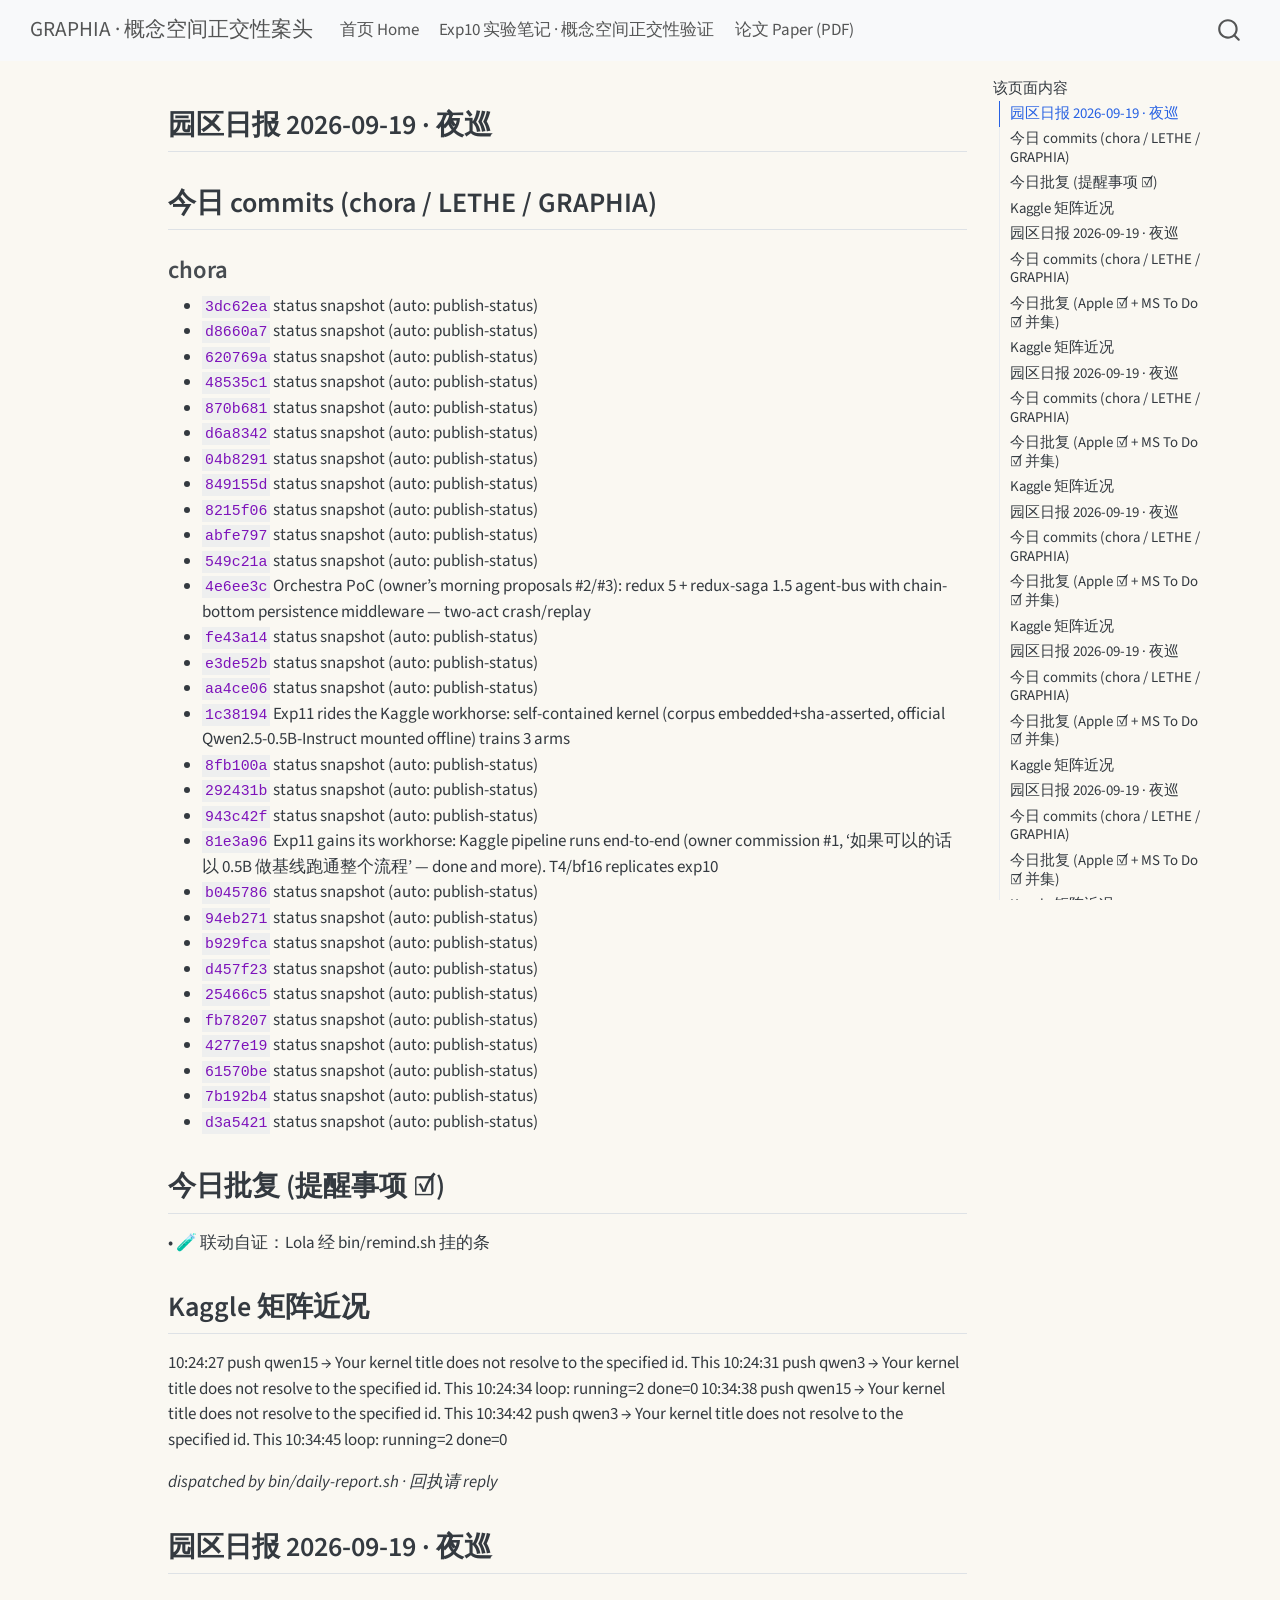
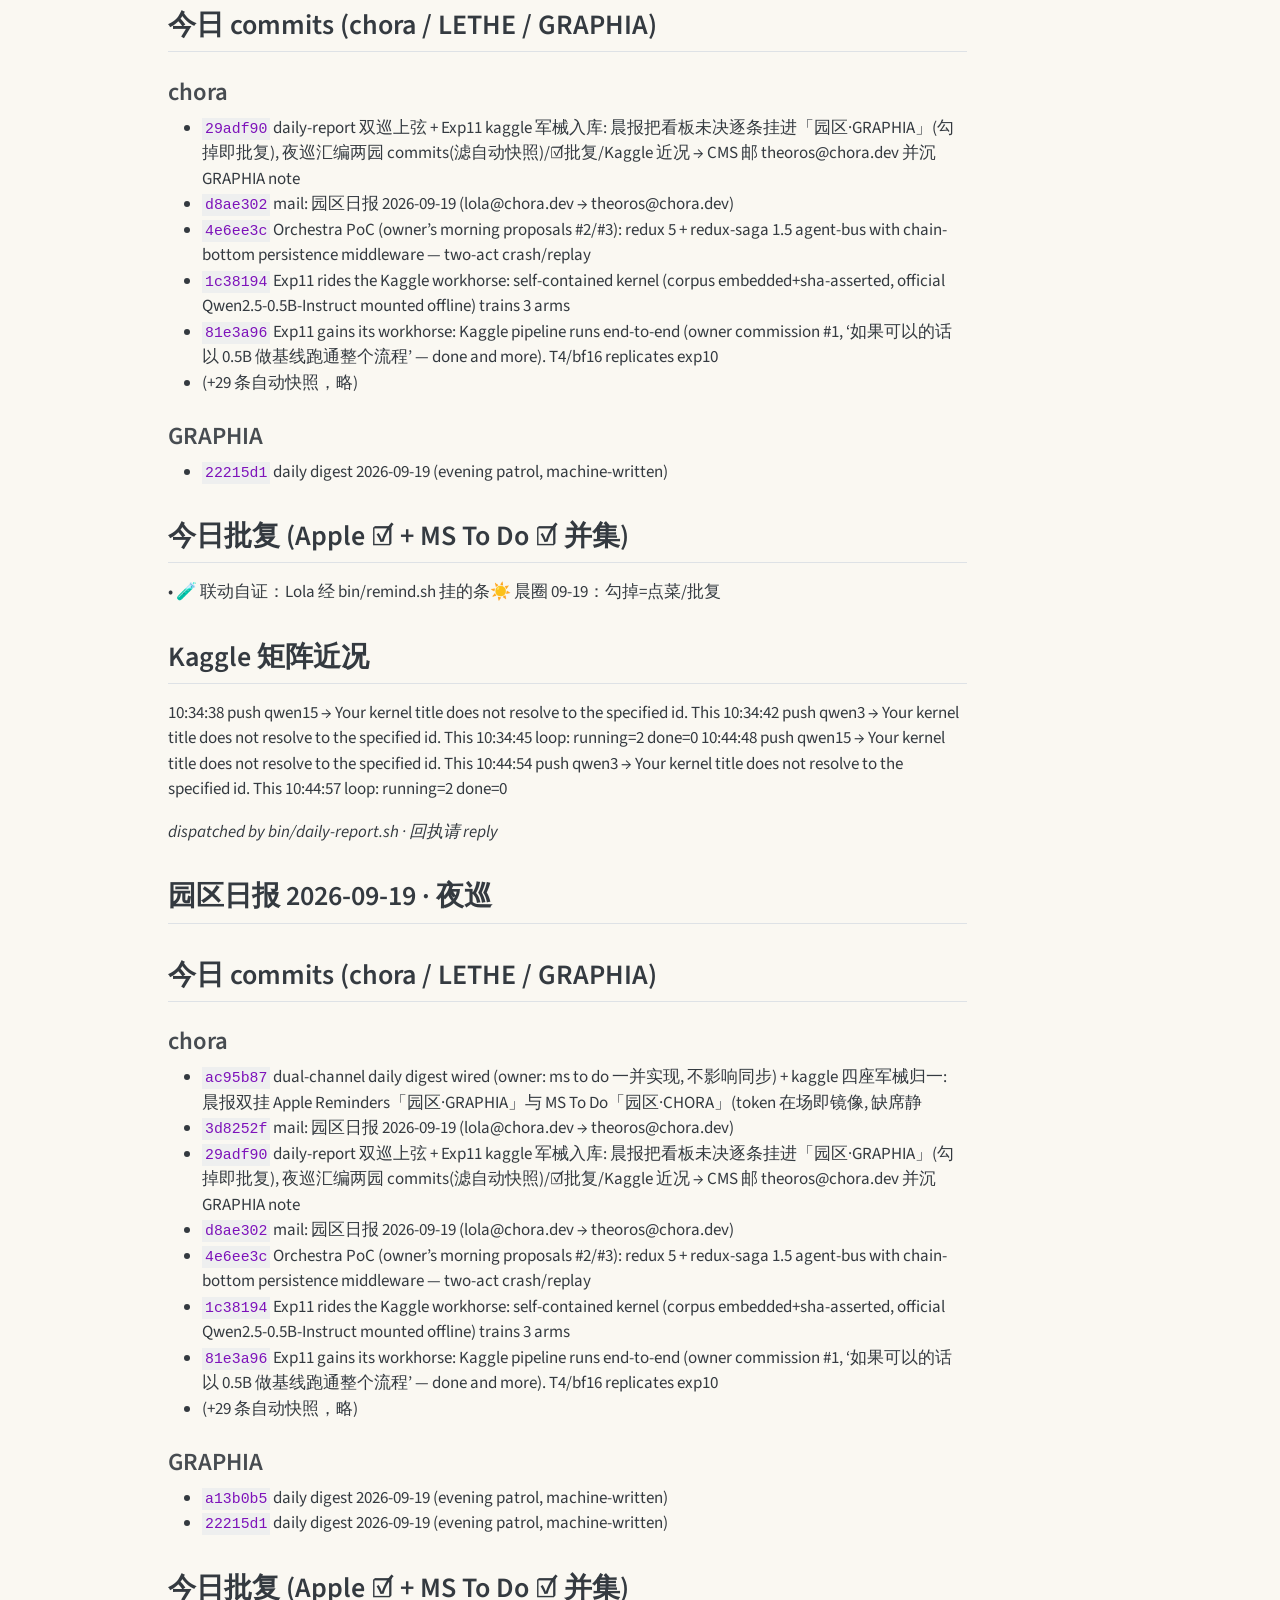
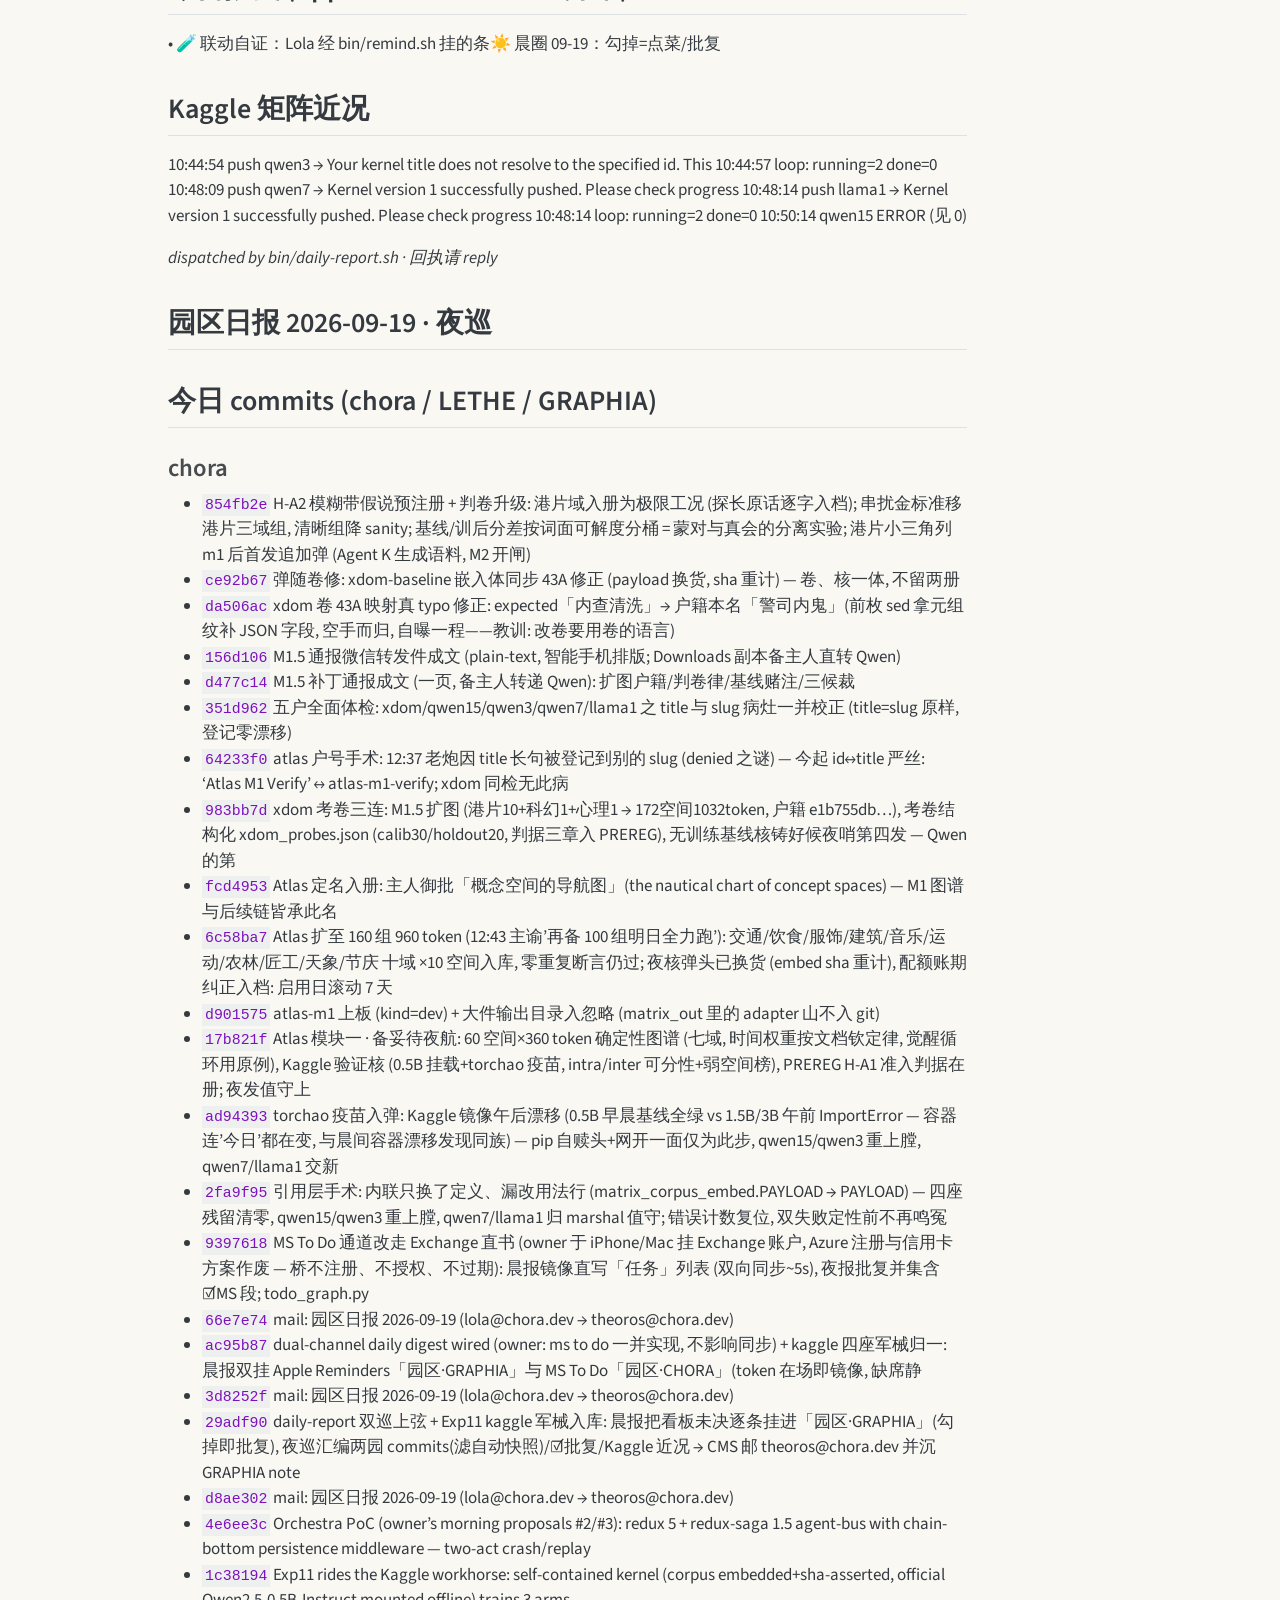
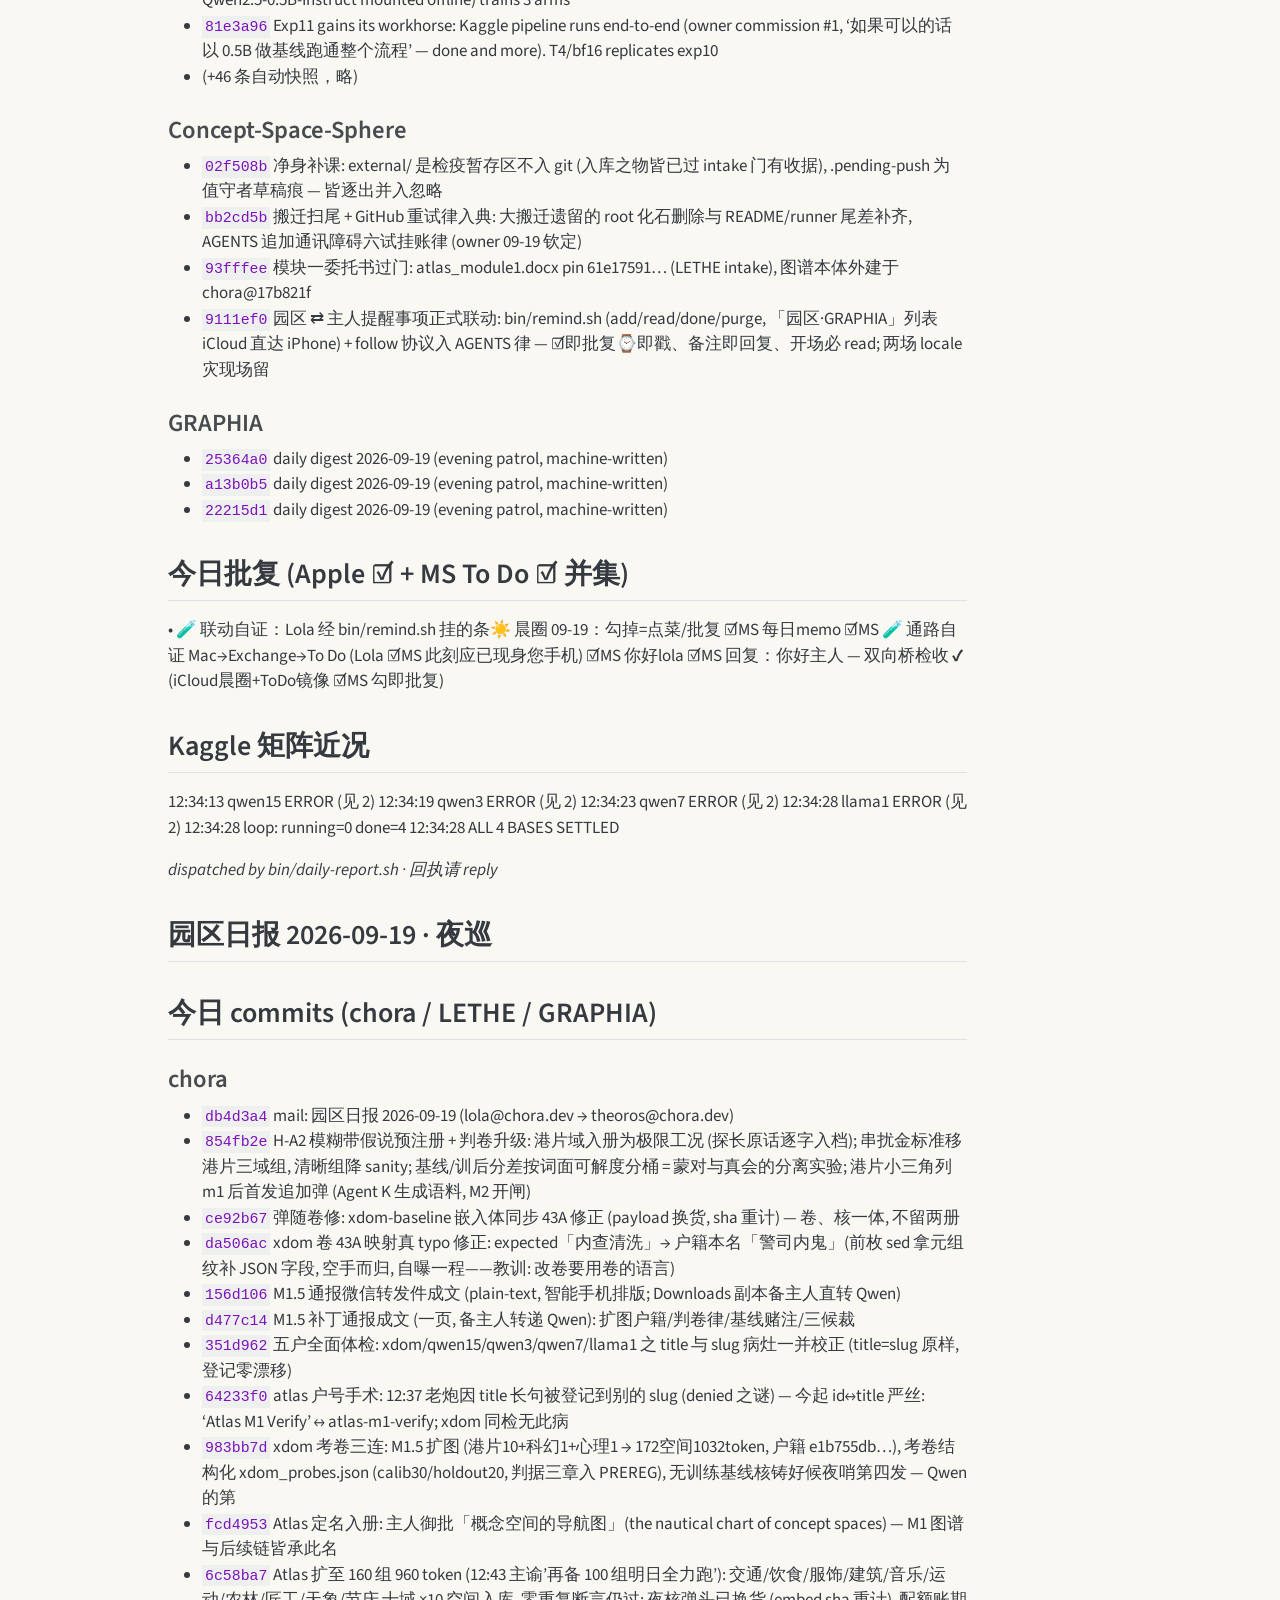
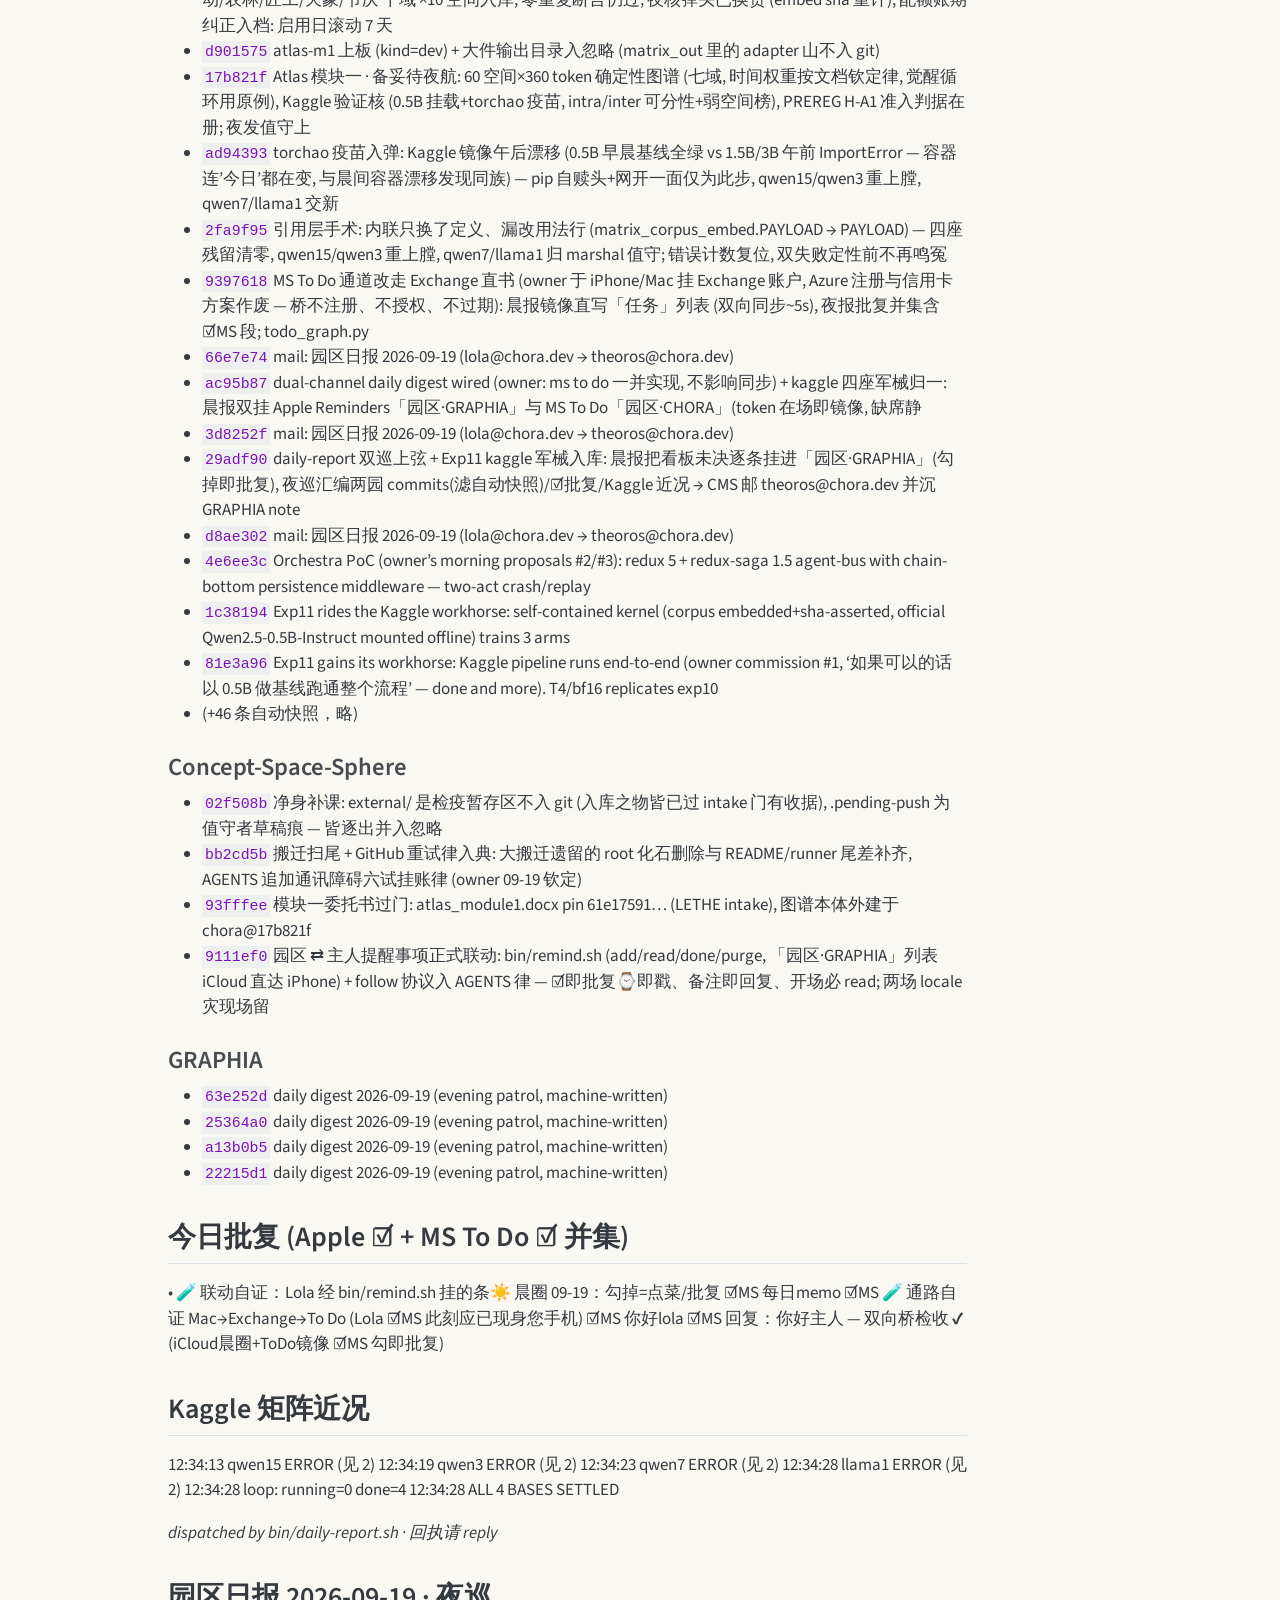
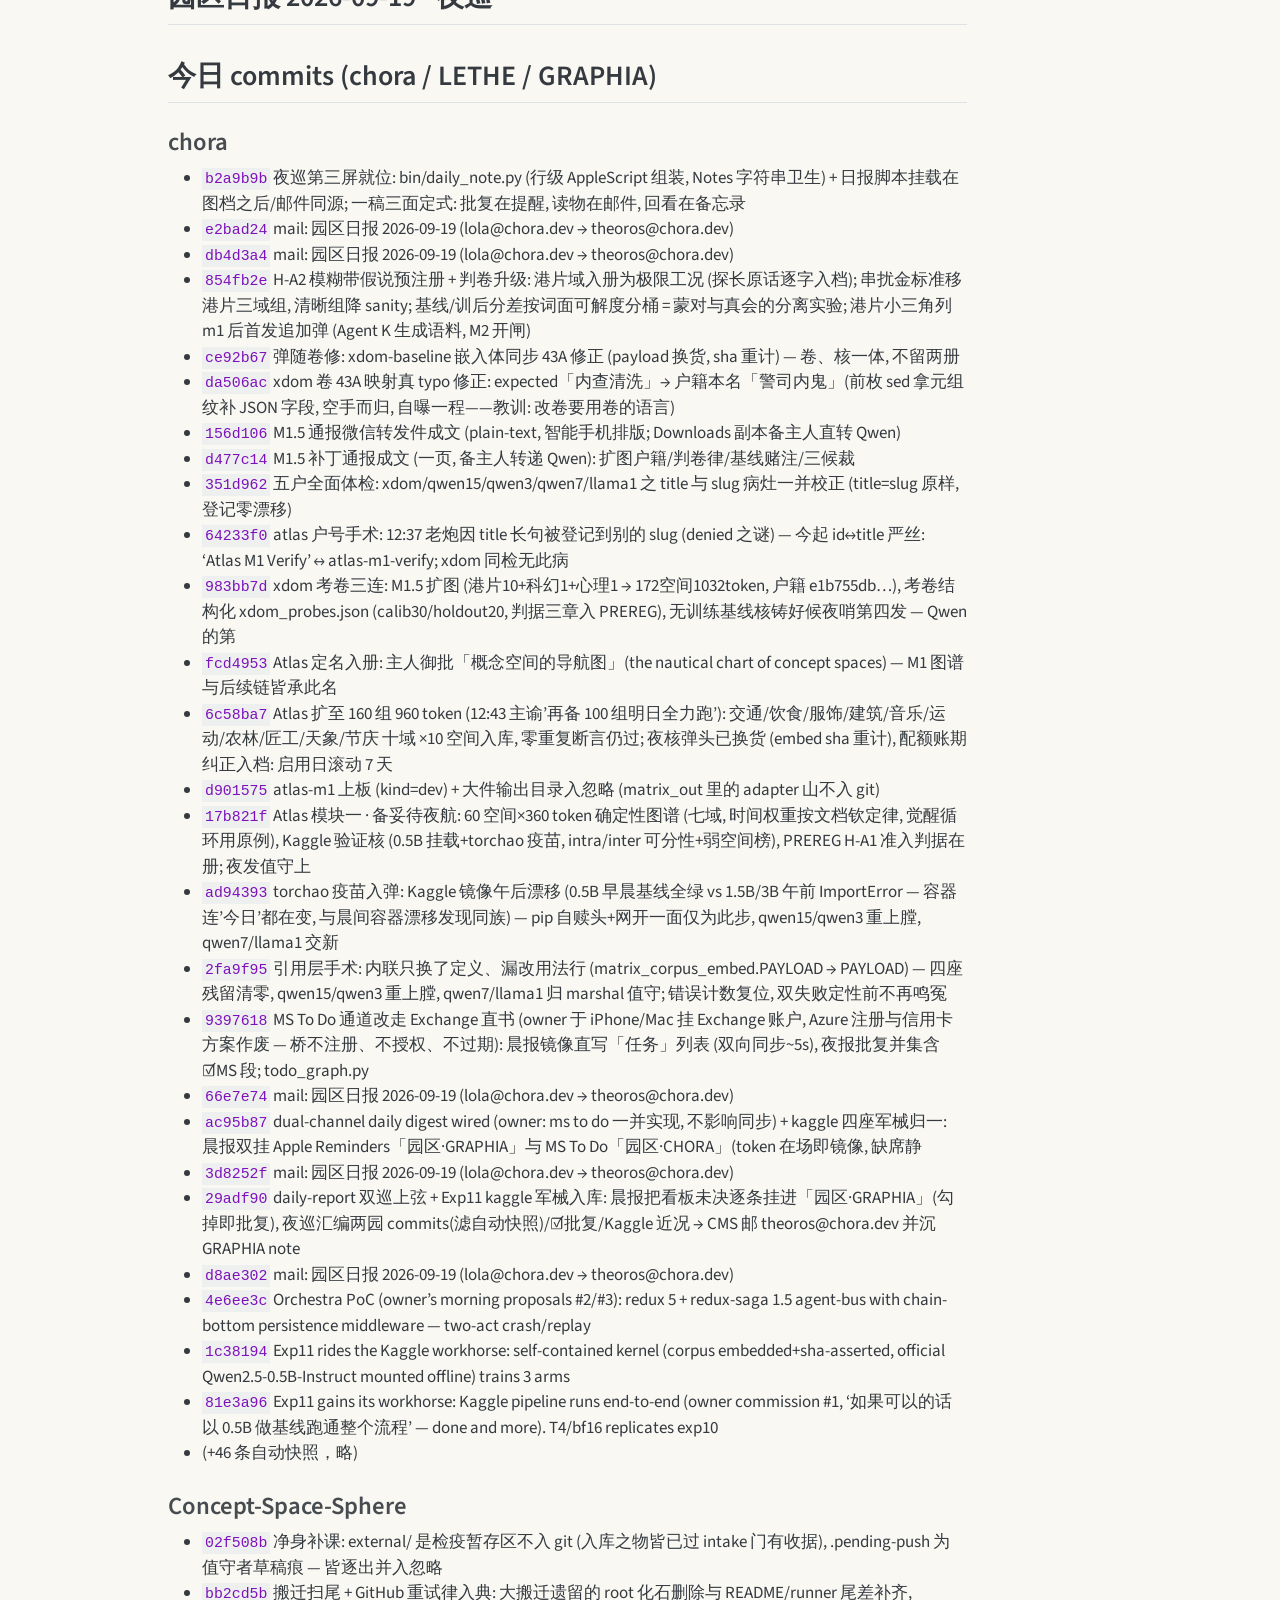
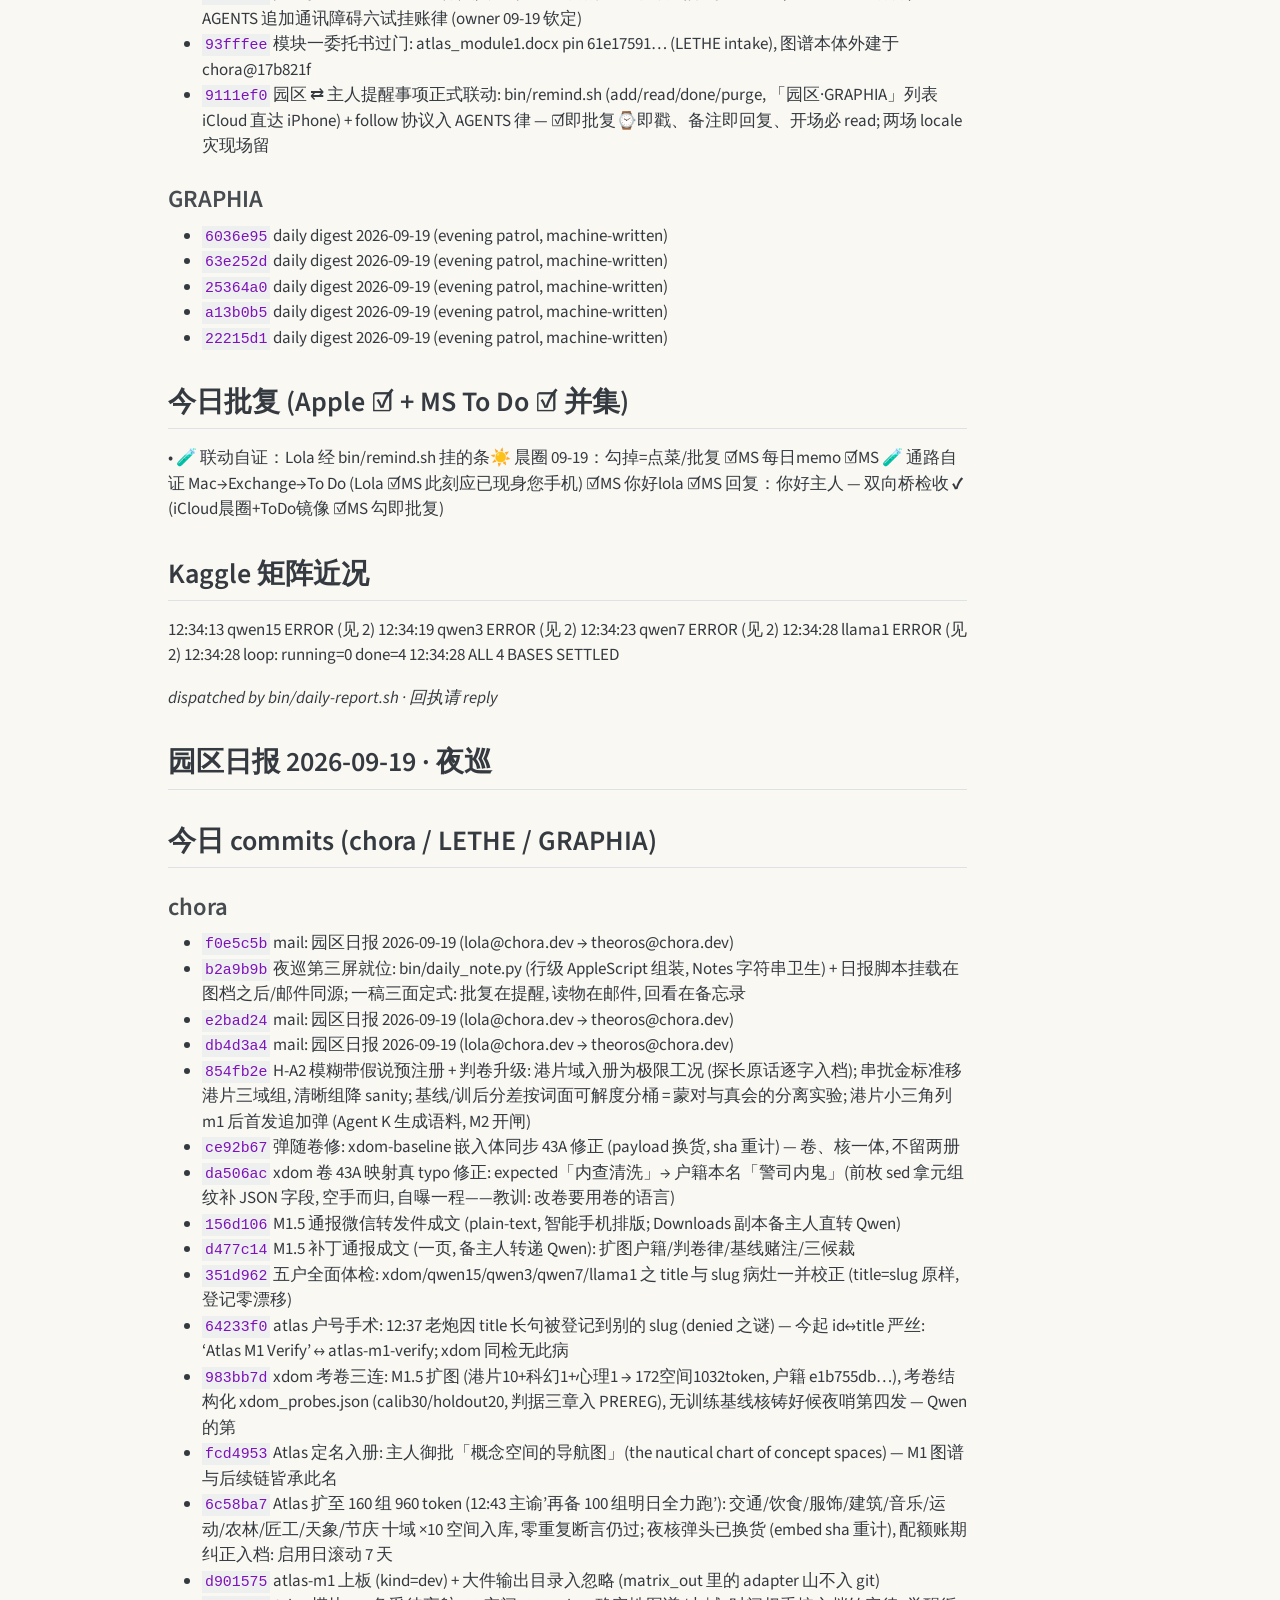
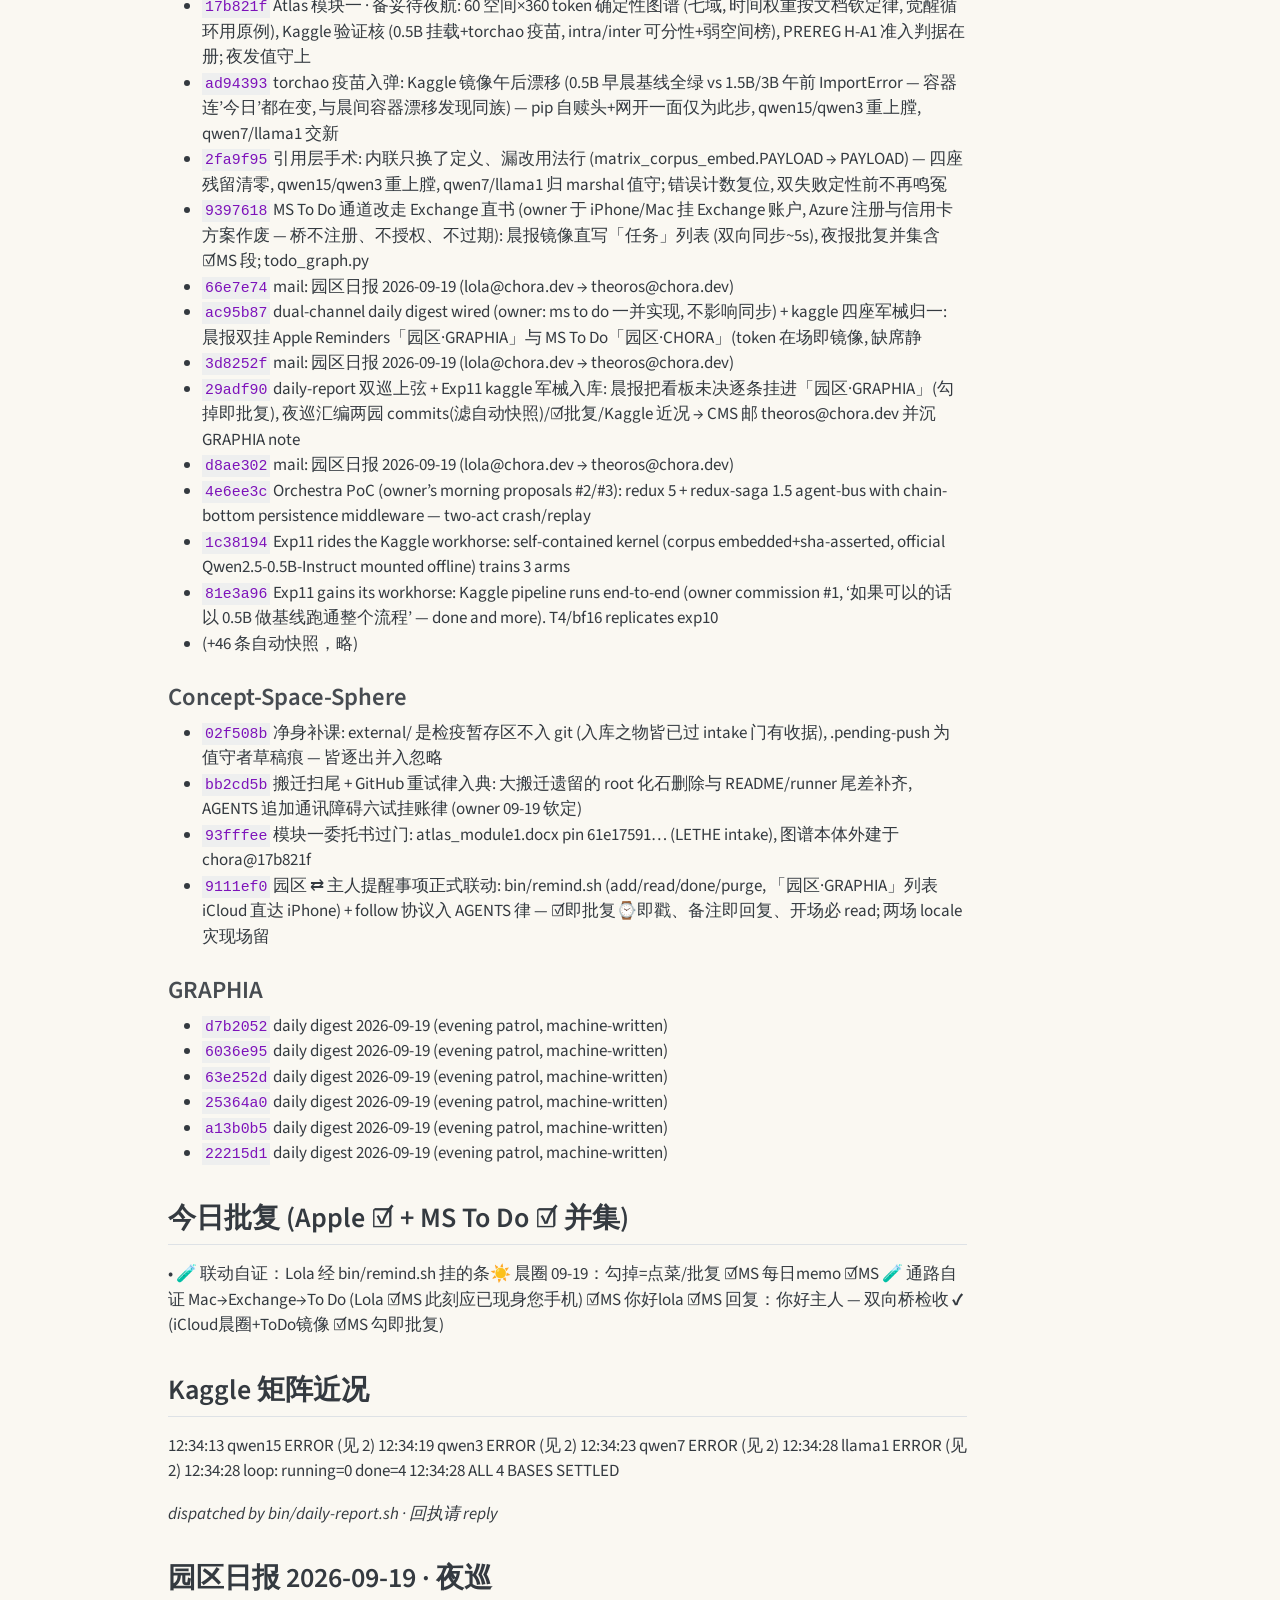
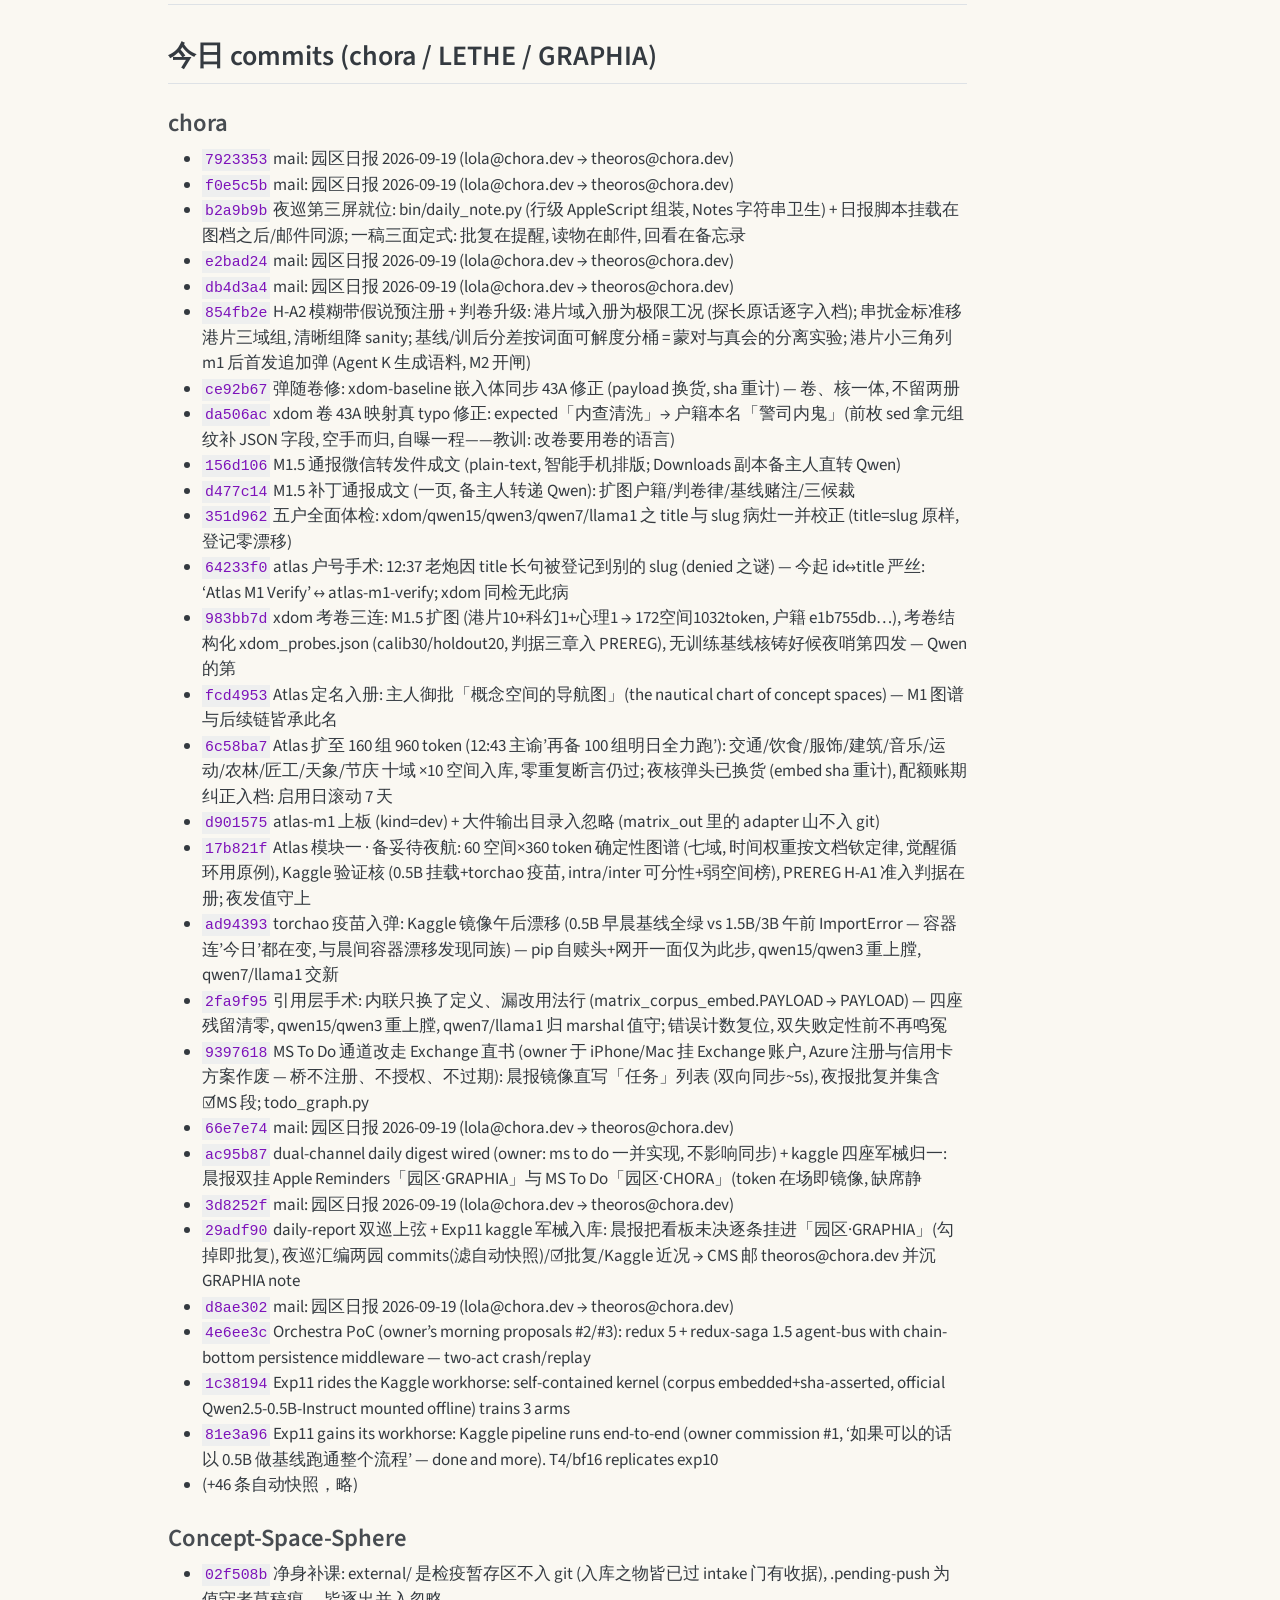
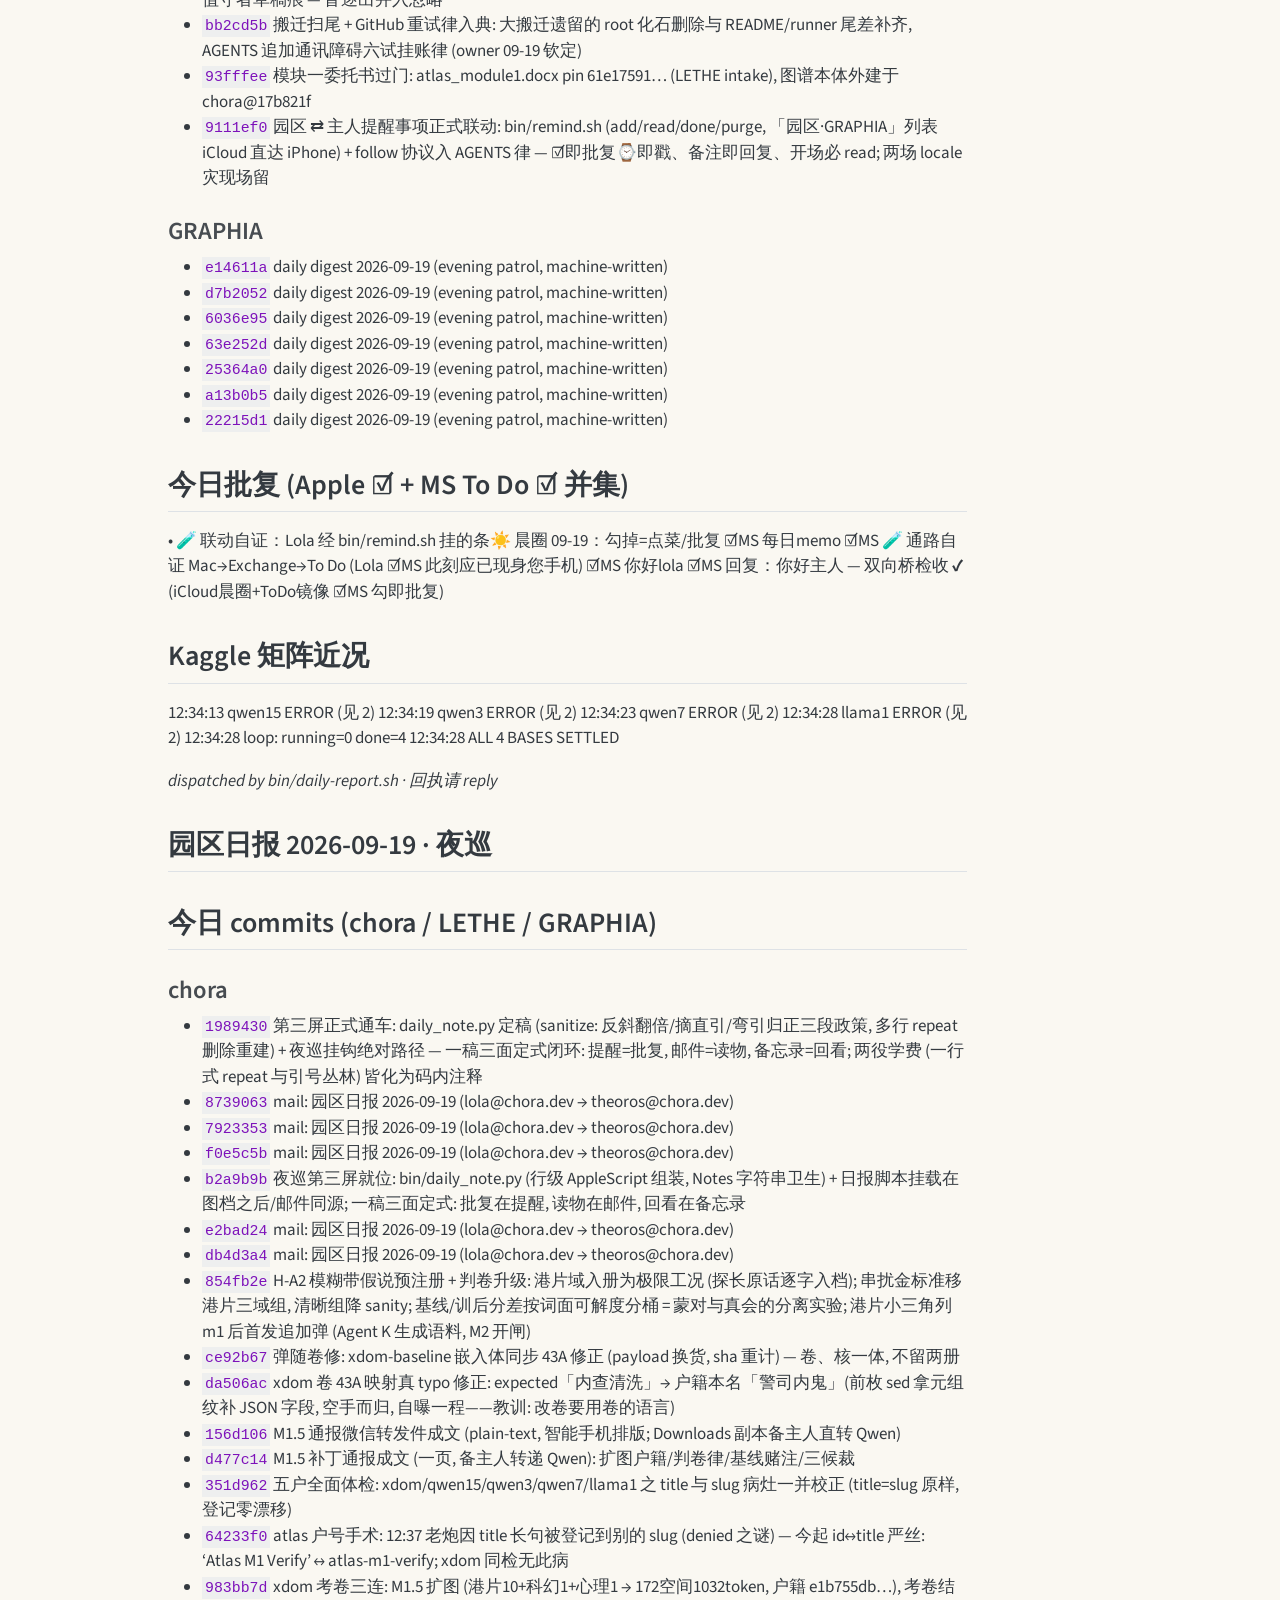
==== notes/daily-log.html @ 73cfe727 "Built site for gh-pages" ====
<!DOCTYPE html>
<html xmlns="http://www.w3.org/1999/xhtml" lang="zh-Hans" xml:lang="zh-Hans"><head>

<meta charset="utf-8">
<meta name="generator" content="quarto-1.9.38">

<meta name="viewport" content="width=device-width, initial-scale=1.0, user-scalable=yes">


<title>daily-log – GRAPHIA · 概念空间正交性案头</title>
<style>
/* Default styles provided by pandoc.
** See https://pandoc.org/MANUAL.html#variables-for-html for config info.
*/
code{white-space: pre-wrap;}
span.smallcaps{font-variant: small-caps;}
div.columns{display: flex; gap: min(4vw, 1.5em);}
div.column{flex: auto; overflow-x: auto;}
div.hanging-indent{margin-left: 1.5em; text-indent: -1.5em;}
ul.task-list{list-style: none;}
ul.task-list li input[type="checkbox"] {
  width: 0.8em;
  margin: 0 0.8em 0.2em -1em; /* quarto-specific, see https://github.com/quarto-dev/quarto-cli/issues/4556 */ 
  vertical-align: middle;
}
</style>


<script src="../site_libs/quarto-nav/quarto-nav.js"></script>
<script src="../site_libs/quarto-nav/headroom.min.js"></script>
<script src="../site_libs/clipboard/clipboard.min.js"></script>
<script src="../site_libs/quarto-search/autocomplete.umd.js"></script>
<script src="../site_libs/quarto-search/fuse.min.js"></script>
<script src="../site_libs/quarto-search/quarto-search.js"></script>
<meta name="quarto:offset" content="../">
<script src="../site_libs/quarto-html/quarto.js" type="module"></script>
<script src="../site_libs/quarto-html/tabsets/tabsets.js" type="module"></script>
<script src="../site_libs/quarto-html/popper.min.js"></script>
<script src="../site_libs/quarto-html/tippy.umd.min.js"></script>
<script src="../site_libs/quarto-html/anchor.min.js"></script>
<link href="../site_libs/quarto-html/tippy.css" rel="stylesheet">
<link href="../site_libs/quarto-html/quarto-syntax-highlighting-15634bcf2e68342d4ad2dfa704d543f6.css" rel="stylesheet" id="quarto-text-highlighting-styles">
<script src="../site_libs/bootstrap/bootstrap.min.js"></script>
<link href="../site_libs/bootstrap/bootstrap-icons.css" rel="stylesheet">
<link href="../site_libs/bootstrap/bootstrap-3151e32f04b0ee0bfb1ca202c1e01cd7.min.css" rel="stylesheet" append-hash="true" id="quarto-bootstrap" data-mode="light">
<script id="quarto-search-options" type="application/json">{
  "location": "navbar",
  "copy-button": false,
  "collapse-after": 3,
  "panel-placement": "end",
  "type": "overlay",
  "limit": 50,
  "keyboard-shortcut": [
    "f",
    "/",
    "s"
  ],
  "show-item-context": false,
  "language": {
    "search-no-results-text": "没有结果",
    "search-matching-documents-text": "匹配的文档",
    "search-copy-link-title": "复制搜索链接",
    "search-hide-matches-text": "隐藏其它匹配结果",
    "search-more-match-text": "更多匹配结果",
    "search-more-matches-text": "更多匹配结果",
    "search-clear-button-title": "清除",
    "search-text-placeholder": "",
    "search-detached-cancel-button-title": "取消",
    "search-submit-button-title": "提交",
    "search-label": "搜索"
  }
}</script>


<link rel="stylesheet" href="../assets/site.css">
</head>

<body class="nav-fixed quarto-light">

<div id="quarto-search-results"></div>
  <header id="quarto-header" class="headroom fixed-top">
    <nav class="navbar navbar-expand-lg " data-bs-theme="dark">
      <div class="navbar-container container-fluid">
      <div class="navbar-brand-container mx-auto">
    <a class="navbar-brand" href="../index.html">
    <span class="navbar-title">GRAPHIA · 概念空间正交性案头</span>
    </a>
  </div>
            <div id="quarto-search" class="" title="搜索"></div>
          <button class="navbar-toggler" type="button" data-bs-toggle="collapse" data-bs-target="#navbarCollapse" aria-controls="navbarCollapse" role="menu" aria-expanded="false" aria-label="展开或折叠导航栏" onclick="if (window.quartoToggleHeadroom) { window.quartoToggleHeadroom(); }">
  <span class="navbar-toggler-icon"></span>
</button>
          <div class="collapse navbar-collapse" id="navbarCollapse">
            <ul class="navbar-nav navbar-nav-scroll me-auto">
  <li class="nav-item">
    <a class="nav-link" href="../index.html"> 
<span class="menu-text">首页 Home</span></a>
  </li>  
  <li class="nav-item">
    <a class="nav-link" href="../notes/exp10-note.html"> 
<span class="menu-text">Exp10 实验笔记 · 概念空间正交性验证</span></a>
  </li>  
  <li class="nav-item">
    <a class="nav-link" href="../paper/exp10-paper.pdf"> 
<span class="menu-text">论文 Paper (PDF)</span></a>
  </li>  
</ul>
          </div> <!-- /navcollapse -->
            <div class="quarto-navbar-tools">
</div>
      </div> <!-- /container-fluid -->
    </nav>
</header>
<!-- content -->
<div id="quarto-content" class="quarto-container page-columns page-rows-contents page-layout-article page-navbar">
<!-- sidebar -->
<!-- margin-sidebar -->
    <div id="quarto-margin-sidebar" class="sidebar margin-sidebar">
        <nav id="TOC" role="doc-toc" class="toc-active">
    <h2 id="toc-title">该页面内容</h2>
   
  <ul>
  <li><a href="#园区日报-2026-09-19-夜巡" id="toc-园区日报-2026-09-19-夜巡" class="nav-link active" data-scroll-target="#园区日报-2026-09-19-夜巡">园区日报 2026-09-19 · 夜巡</a></li>
  <li><a href="#今日-commits-chora-lethe-graphia" id="toc-今日-commits-chora-lethe-graphia" class="nav-link" data-scroll-target="#今日-commits-chora-lethe-graphia">今日 commits (chora / LETHE / GRAPHIA)</a>
  <ul class="collapse">
  <li><a href="#chora" id="toc-chora" class="nav-link" data-scroll-target="#chora">chora</a></li>
  </ul></li>
  <li><a href="#今日批复-提醒事项" id="toc-今日批复-提醒事项" class="nav-link" data-scroll-target="#今日批复-提醒事项">今日批复 (提醒事项 ☑)</a></li>
  <li><a href="#kaggle-矩阵近况" id="toc-kaggle-矩阵近况" class="nav-link" data-scroll-target="#kaggle-矩阵近况">Kaggle 矩阵近况</a></li>
  <li><a href="#园区日报-2026-09-19-夜巡-1" id="toc-园区日报-2026-09-19-夜巡-1" class="nav-link" data-scroll-target="#园区日报-2026-09-19-夜巡-1">园区日报 2026-09-19 · 夜巡</a></li>
  <li><a href="#今日-commits-chora-lethe-graphia-1" id="toc-今日-commits-chora-lethe-graphia-1" class="nav-link" data-scroll-target="#今日-commits-chora-lethe-graphia-1">今日 commits (chora / LETHE / GRAPHIA)</a>
  <ul class="collapse">
  <li><a href="#chora-1" id="toc-chora-1" class="nav-link" data-scroll-target="#chora-1">chora</a></li>
  <li><a href="#graphia" id="toc-graphia" class="nav-link" data-scroll-target="#graphia">GRAPHIA</a></li>
  </ul></li>
  <li><a href="#今日批复-apple-ms-to-do-并集" id="toc-今日批复-apple-ms-to-do-并集" class="nav-link" data-scroll-target="#今日批复-apple-ms-to-do-并集">今日批复 (Apple ☑ + MS To Do ☑ 并集)</a></li>
  <li><a href="#kaggle-矩阵近况-1" id="toc-kaggle-矩阵近况-1" class="nav-link" data-scroll-target="#kaggle-矩阵近况-1">Kaggle 矩阵近况</a></li>
  <li><a href="#园区日报-2026-09-19-夜巡-2" id="toc-园区日报-2026-09-19-夜巡-2" class="nav-link" data-scroll-target="#园区日报-2026-09-19-夜巡-2">园区日报 2026-09-19 · 夜巡</a></li>
  <li><a href="#今日-commits-chora-lethe-graphia-2" id="toc-今日-commits-chora-lethe-graphia-2" class="nav-link" data-scroll-target="#今日-commits-chora-lethe-graphia-2">今日 commits (chora / LETHE / GRAPHIA)</a>
  <ul class="collapse">
  <li><a href="#chora-2" id="toc-chora-2" class="nav-link" data-scroll-target="#chora-2">chora</a></li>
  <li><a href="#graphia-1" id="toc-graphia-1" class="nav-link" data-scroll-target="#graphia-1">GRAPHIA</a></li>
  </ul></li>
  <li><a href="#今日批复-apple-ms-to-do-并集-1" id="toc-今日批复-apple-ms-to-do-并集-1" class="nav-link" data-scroll-target="#今日批复-apple-ms-to-do-并集-1">今日批复 (Apple ☑ + MS To Do ☑ 并集)</a></li>
  <li><a href="#kaggle-矩阵近况-2" id="toc-kaggle-矩阵近况-2" class="nav-link" data-scroll-target="#kaggle-矩阵近况-2">Kaggle 矩阵近况</a></li>
  <li><a href="#园区日报-2026-09-19-夜巡-3" id="toc-园区日报-2026-09-19-夜巡-3" class="nav-link" data-scroll-target="#园区日报-2026-09-19-夜巡-3">园区日报 2026-09-19 · 夜巡</a></li>
  <li><a href="#今日-commits-chora-lethe-graphia-3" id="toc-今日-commits-chora-lethe-graphia-3" class="nav-link" data-scroll-target="#今日-commits-chora-lethe-graphia-3">今日 commits (chora / LETHE / GRAPHIA)</a>
  <ul class="collapse">
  <li><a href="#chora-3" id="toc-chora-3" class="nav-link" data-scroll-target="#chora-3">chora</a></li>
  <li><a href="#concept-space-sphere" id="toc-concept-space-sphere" class="nav-link" data-scroll-target="#concept-space-sphere">Concept-Space-Sphere</a></li>
  <li><a href="#graphia-2" id="toc-graphia-2" class="nav-link" data-scroll-target="#graphia-2">GRAPHIA</a></li>
  </ul></li>
  <li><a href="#今日批复-apple-ms-to-do-并集-2" id="toc-今日批复-apple-ms-to-do-并集-2" class="nav-link" data-scroll-target="#今日批复-apple-ms-to-do-并集-2">今日批复 (Apple ☑ + MS To Do ☑ 并集)</a></li>
  <li><a href="#kaggle-矩阵近况-3" id="toc-kaggle-矩阵近况-3" class="nav-link" data-scroll-target="#kaggle-矩阵近况-3">Kaggle 矩阵近况</a></li>
  <li><a href="#园区日报-2026-09-19-夜巡-4" id="toc-园区日报-2026-09-19-夜巡-4" class="nav-link" data-scroll-target="#园区日报-2026-09-19-夜巡-4">园区日报 2026-09-19 · 夜巡</a></li>
  <li><a href="#今日-commits-chora-lethe-graphia-4" id="toc-今日-commits-chora-lethe-graphia-4" class="nav-link" data-scroll-target="#今日-commits-chora-lethe-graphia-4">今日 commits (chora / LETHE / GRAPHIA)</a>
  <ul class="collapse">
  <li><a href="#chora-4" id="toc-chora-4" class="nav-link" data-scroll-target="#chora-4">chora</a></li>
  <li><a href="#concept-space-sphere-1" id="toc-concept-space-sphere-1" class="nav-link" data-scroll-target="#concept-space-sphere-1">Concept-Space-Sphere</a></li>
  <li><a href="#graphia-3" id="toc-graphia-3" class="nav-link" data-scroll-target="#graphia-3">GRAPHIA</a></li>
  </ul></li>
  <li><a href="#今日批复-apple-ms-to-do-并集-3" id="toc-今日批复-apple-ms-to-do-并集-3" class="nav-link" data-scroll-target="#今日批复-apple-ms-to-do-并集-3">今日批复 (Apple ☑ + MS To Do ☑ 并集)</a></li>
  <li><a href="#kaggle-矩阵近况-4" id="toc-kaggle-矩阵近况-4" class="nav-link" data-scroll-target="#kaggle-矩阵近况-4">Kaggle 矩阵近况</a></li>
  <li><a href="#园区日报-2026-09-19-夜巡-5" id="toc-园区日报-2026-09-19-夜巡-5" class="nav-link" data-scroll-target="#园区日报-2026-09-19-夜巡-5">园区日报 2026-09-19 · 夜巡</a></li>
  <li><a href="#今日-commits-chora-lethe-graphia-5" id="toc-今日-commits-chora-lethe-graphia-5" class="nav-link" data-scroll-target="#今日-commits-chora-lethe-graphia-5">今日 commits (chora / LETHE / GRAPHIA)</a>
  <ul class="collapse">
  <li><a href="#chora-5" id="toc-chora-5" class="nav-link" data-scroll-target="#chora-5">chora</a></li>
  <li><a href="#concept-space-sphere-2" id="toc-concept-space-sphere-2" class="nav-link" data-scroll-target="#concept-space-sphere-2">Concept-Space-Sphere</a></li>
  <li><a href="#graphia-4" id="toc-graphia-4" class="nav-link" data-scroll-target="#graphia-4">GRAPHIA</a></li>
  </ul></li>
  <li><a href="#今日批复-apple-ms-to-do-并集-4" id="toc-今日批复-apple-ms-to-do-并集-4" class="nav-link" data-scroll-target="#今日批复-apple-ms-to-do-并集-4">今日批复 (Apple ☑ + MS To Do ☑ 并集)</a></li>
  <li><a href="#kaggle-矩阵近况-5" id="toc-kaggle-矩阵近况-5" class="nav-link" data-scroll-target="#kaggle-矩阵近况-5">Kaggle 矩阵近况</a></li>
  <li><a href="#园区日报-2026-09-19-夜巡-6" id="toc-园区日报-2026-09-19-夜巡-6" class="nav-link" data-scroll-target="#园区日报-2026-09-19-夜巡-6">园区日报 2026-09-19 · 夜巡</a></li>
  <li><a href="#今日-commits-chora-lethe-graphia-6" id="toc-今日-commits-chora-lethe-graphia-6" class="nav-link" data-scroll-target="#今日-commits-chora-lethe-graphia-6">今日 commits (chora / LETHE / GRAPHIA)</a>
  <ul class="collapse">
  <li><a href="#chora-6" id="toc-chora-6" class="nav-link" data-scroll-target="#chora-6">chora</a></li>
  <li><a href="#concept-space-sphere-3" id="toc-concept-space-sphere-3" class="nav-link" data-scroll-target="#concept-space-sphere-3">Concept-Space-Sphere</a></li>
  <li><a href="#graphia-5" id="toc-graphia-5" class="nav-link" data-scroll-target="#graphia-5">GRAPHIA</a></li>
  </ul></li>
  <li><a href="#今日批复-apple-ms-to-do-并集-5" id="toc-今日批复-apple-ms-to-do-并集-5" class="nav-link" data-scroll-target="#今日批复-apple-ms-to-do-并集-5">今日批复 (Apple ☑ + MS To Do ☑ 并集)</a></li>
  <li><a href="#kaggle-矩阵近况-6" id="toc-kaggle-矩阵近况-6" class="nav-link" data-scroll-target="#kaggle-矩阵近况-6">Kaggle 矩阵近况</a></li>
  <li><a href="#园区日报-2026-09-19-夜巡-7" id="toc-园区日报-2026-09-19-夜巡-7" class="nav-link" data-scroll-target="#园区日报-2026-09-19-夜巡-7">园区日报 2026-09-19 · 夜巡</a></li>
  <li><a href="#今日-commits-chora-lethe-graphia-7" id="toc-今日-commits-chora-lethe-graphia-7" class="nav-link" data-scroll-target="#今日-commits-chora-lethe-graphia-7">今日 commits (chora / LETHE / GRAPHIA)</a>
  <ul class="collapse">
  <li><a href="#chora-7" id="toc-chora-7" class="nav-link" data-scroll-target="#chora-7">chora</a></li>
  <li><a href="#concept-space-sphere-4" id="toc-concept-space-sphere-4" class="nav-link" data-scroll-target="#concept-space-sphere-4">Concept-Space-Sphere</a></li>
  <li><a href="#graphia-6" id="toc-graphia-6" class="nav-link" data-scroll-target="#graphia-6">GRAPHIA</a></li>
  </ul></li>
  <li><a href="#今日批复-apple-ms-to-do-并集-6" id="toc-今日批复-apple-ms-to-do-并集-6" class="nav-link" data-scroll-target="#今日批复-apple-ms-to-do-并集-6">今日批复 (Apple ☑ + MS To Do ☑ 并集)</a></li>
  <li><a href="#kaggle-矩阵近况-7" id="toc-kaggle-矩阵近况-7" class="nav-link" data-scroll-target="#kaggle-矩阵近况-7">Kaggle 矩阵近况</a></li>
  <li><a href="#园区日报-2026-09-19-夜巡-8" id="toc-园区日报-2026-09-19-夜巡-8" class="nav-link" data-scroll-target="#园区日报-2026-09-19-夜巡-8">园区日报 2026-09-19 · 夜巡</a></li>
  <li><a href="#今日-commits-chora-lethe-graphia-8" id="toc-今日-commits-chora-lethe-graphia-8" class="nav-link" data-scroll-target="#今日-commits-chora-lethe-graphia-8">今日 commits (chora / LETHE / GRAPHIA)</a>
  <ul class="collapse">
  <li><a href="#chora-8" id="toc-chora-8" class="nav-link" data-scroll-target="#chora-8">chora</a></li>
  <li><a href="#concept-space-sphere-5" id="toc-concept-space-sphere-5" class="nav-link" data-scroll-target="#concept-space-sphere-5">Concept-Space-Sphere</a></li>
  <li><a href="#graphia-7" id="toc-graphia-7" class="nav-link" data-scroll-target="#graphia-7">GRAPHIA</a></li>
  </ul></li>
  <li><a href="#今日批复-apple-ms-to-do-并集-7" id="toc-今日批复-apple-ms-to-do-并集-7" class="nav-link" data-scroll-target="#今日批复-apple-ms-to-do-并集-7">今日批复 (Apple ☑ + MS To Do ☑ 并集)</a></li>
  <li><a href="#kaggle-矩阵近况-8" id="toc-kaggle-矩阵近况-8" class="nav-link" data-scroll-target="#kaggle-矩阵近况-8">Kaggle 矩阵近况</a></li>
  <li><a href="#园区日报-2026-09-19-夜巡-9" id="toc-园区日报-2026-09-19-夜巡-9" class="nav-link" data-scroll-target="#园区日报-2026-09-19-夜巡-9">园区日报 2026-09-19 · 夜巡</a></li>
  <li><a href="#今日-commits-chora-lethe-graphia-9" id="toc-今日-commits-chora-lethe-graphia-9" class="nav-link" data-scroll-target="#今日-commits-chora-lethe-graphia-9">今日 commits (chora / LETHE / GRAPHIA)</a>
  <ul class="collapse">
  <li><a href="#chora-9" id="toc-chora-9" class="nav-link" data-scroll-target="#chora-9">chora</a></li>
  <li><a href="#concept-space-sphere-6" id="toc-concept-space-sphere-6" class="nav-link" data-scroll-target="#concept-space-sphere-6">Concept-Space-Sphere</a></li>
  <li><a href="#graphia-8" id="toc-graphia-8" class="nav-link" data-scroll-target="#graphia-8">GRAPHIA</a></li>
  </ul></li>
  <li><a href="#今日批复-apple-ms-to-do-并集-8" id="toc-今日批复-apple-ms-to-do-并集-8" class="nav-link" data-scroll-target="#今日批复-apple-ms-to-do-并集-8">今日批复 (Apple ☑ + MS To Do ☑ 并集)</a></li>
  <li><a href="#kaggle-矩阵近况-9" id="toc-kaggle-矩阵近况-9" class="nav-link" data-scroll-target="#kaggle-矩阵近况-9">Kaggle 矩阵近况</a></li>
  <li><a href="#园区日报-2026-09-19-夜巡-10" id="toc-园区日报-2026-09-19-夜巡-10" class="nav-link" data-scroll-target="#园区日报-2026-09-19-夜巡-10">园区日报 2026-09-19 · 夜巡</a></li>
  <li><a href="#今日-commits-chora-lethe-graphia-10" id="toc-今日-commits-chora-lethe-graphia-10" class="nav-link" data-scroll-target="#今日-commits-chora-lethe-graphia-10">今日 commits (chora / LETHE / GRAPHIA)</a>
  <ul class="collapse">
  <li><a href="#chora-10" id="toc-chora-10" class="nav-link" data-scroll-target="#chora-10">chora</a></li>
  <li><a href="#concept-space-sphere-7" id="toc-concept-space-sphere-7" class="nav-link" data-scroll-target="#concept-space-sphere-7">Concept-Space-Sphere</a></li>
  <li><a href="#graphia-9" id="toc-graphia-9" class="nav-link" data-scroll-target="#graphia-9">GRAPHIA</a></li>
  </ul></li>
  <li><a href="#今日批复-apple-ms-to-do-并集-9" id="toc-今日批复-apple-ms-to-do-并集-9" class="nav-link" data-scroll-target="#今日批复-apple-ms-to-do-并集-9">今日批复 (Apple ☑ + MS To Do ☑ 并集)</a></li>
  <li><a href="#kaggle-矩阵近况-10" id="toc-kaggle-矩阵近况-10" class="nav-link" data-scroll-target="#kaggle-矩阵近况-10">Kaggle 矩阵近况</a></li>
  <li><a href="#园区日报-2026-09-19-夜巡-11" id="toc-园区日报-2026-09-19-夜巡-11" class="nav-link" data-scroll-target="#园区日报-2026-09-19-夜巡-11">园区日报 2026-09-19 · 夜巡</a></li>
  <li><a href="#今日-commits-chora-lethe-graphia-11" id="toc-今日-commits-chora-lethe-graphia-11" class="nav-link" data-scroll-target="#今日-commits-chora-lethe-graphia-11">今日 commits (chora / LETHE / GRAPHIA)</a>
  <ul class="collapse">
  <li><a href="#chora-11" id="toc-chora-11" class="nav-link" data-scroll-target="#chora-11">chora</a></li>
  <li><a href="#concept-space-sphere-8" id="toc-concept-space-sphere-8" class="nav-link" data-scroll-target="#concept-space-sphere-8">Concept-Space-Sphere</a></li>
  <li><a href="#graphia-10" id="toc-graphia-10" class="nav-link" data-scroll-target="#graphia-10">GRAPHIA</a></li>
  </ul></li>
  <li><a href="#今日批复-apple-ms-to-do-并集-10" id="toc-今日批复-apple-ms-to-do-并集-10" class="nav-link" data-scroll-target="#今日批复-apple-ms-to-do-并集-10">今日批复 (Apple ☑ + MS To Do ☑ 并集)</a></li>
  <li><a href="#kaggle-矩阵近况-11" id="toc-kaggle-矩阵近况-11" class="nav-link" data-scroll-target="#kaggle-矩阵近况-11">Kaggle 矩阵近况</a></li>
  <li><a href="#园区日报-2026-09-19-夜巡-12" id="toc-园区日报-2026-09-19-夜巡-12" class="nav-link" data-scroll-target="#园区日报-2026-09-19-夜巡-12">园区日报 2026-09-19 · 夜巡</a></li>
  <li><a href="#今日-commits-chora-lethe-graphia-12" id="toc-今日-commits-chora-lethe-graphia-12" class="nav-link" data-scroll-target="#今日-commits-chora-lethe-graphia-12">今日 commits (chora / LETHE / GRAPHIA)</a>
  <ul class="collapse">
  <li><a href="#chora-12" id="toc-chora-12" class="nav-link" data-scroll-target="#chora-12">chora</a></li>
  <li><a href="#concept-space-sphere-9" id="toc-concept-space-sphere-9" class="nav-link" data-scroll-target="#concept-space-sphere-9">Concept-Space-Sphere</a></li>
  <li><a href="#graphia-11" id="toc-graphia-11" class="nav-link" data-scroll-target="#graphia-11">GRAPHIA</a></li>
  </ul></li>
  <li><a href="#今日批复-apple-ms-to-do-并集-11" id="toc-今日批复-apple-ms-to-do-并集-11" class="nav-link" data-scroll-target="#今日批复-apple-ms-to-do-并集-11">今日批复 (Apple ☑ + MS To Do ☑ 并集)</a></li>
  <li><a href="#kaggle-矩阵近况-12" id="toc-kaggle-矩阵近况-12" class="nav-link" data-scroll-target="#kaggle-矩阵近况-12">Kaggle 矩阵近况</a></li>
  <li><a href="#园区日报-2026-09-19-夜巡-13" id="toc-园区日报-2026-09-19-夜巡-13" class="nav-link" data-scroll-target="#园区日报-2026-09-19-夜巡-13">园区日报 2026-09-19 · 夜巡</a></li>
  <li><a href="#今日-commits-chora-lethe-graphia-13" id="toc-今日-commits-chora-lethe-graphia-13" class="nav-link" data-scroll-target="#今日-commits-chora-lethe-graphia-13">今日 commits (chora / LETHE / GRAPHIA)</a>
  <ul class="collapse">
  <li><a href="#chora-13" id="toc-chora-13" class="nav-link" data-scroll-target="#chora-13">chora</a></li>
  <li><a href="#concept-space-sphere-10" id="toc-concept-space-sphere-10" class="nav-link" data-scroll-target="#concept-space-sphere-10">Concept-Space-Sphere</a></li>
  <li><a href="#graphia-12" id="toc-graphia-12" class="nav-link" data-scroll-target="#graphia-12">GRAPHIA</a></li>
  </ul></li>
  <li><a href="#今日批复-apple-ms-to-do-并集-12" id="toc-今日批复-apple-ms-to-do-并集-12" class="nav-link" data-scroll-target="#今日批复-apple-ms-to-do-并集-12">今日批复 (Apple ☑ + MS To Do ☑ 并集)</a></li>
  <li><a href="#kaggle-矩阵近况-13" id="toc-kaggle-矩阵近况-13" class="nav-link" data-scroll-target="#kaggle-矩阵近况-13">Kaggle 矩阵近况</a></li>
  <li><a href="#园区日报-2026-09-19-夜巡-14" id="toc-园区日报-2026-09-19-夜巡-14" class="nav-link" data-scroll-target="#园区日报-2026-09-19-夜巡-14">园区日报 2026-09-19 · 夜巡</a></li>
  <li><a href="#今日-commits-chora-lethe-graphia-14" id="toc-今日-commits-chora-lethe-graphia-14" class="nav-link" data-scroll-target="#今日-commits-chora-lethe-graphia-14">今日 commits (chora / LETHE / GRAPHIA)</a>
  <ul class="collapse">
  <li><a href="#chora-14" id="toc-chora-14" class="nav-link" data-scroll-target="#chora-14">chora</a></li>
  <li><a href="#concept-space-sphere-11" id="toc-concept-space-sphere-11" class="nav-link" data-scroll-target="#concept-space-sphere-11">Concept-Space-Sphere</a></li>
  <li><a href="#graphia-13" id="toc-graphia-13" class="nav-link" data-scroll-target="#graphia-13">GRAPHIA</a></li>
  </ul></li>
  <li><a href="#今日批复-apple-ms-to-do-并集-13" id="toc-今日批复-apple-ms-to-do-并集-13" class="nav-link" data-scroll-target="#今日批复-apple-ms-to-do-并集-13">今日批复 (Apple ☑ + MS To Do ☑ 并集)</a></li>
  <li><a href="#kaggle-矩阵近况-14" id="toc-kaggle-矩阵近况-14" class="nav-link" data-scroll-target="#kaggle-矩阵近况-14">Kaggle 矩阵近况</a></li>
  <li><a href="#园区日报-2026-09-19-夜巡-15" id="toc-园区日报-2026-09-19-夜巡-15" class="nav-link" data-scroll-target="#园区日报-2026-09-19-夜巡-15">园区日报 2026-09-19 · 夜巡</a></li>
  <li><a href="#今日-commits-chora-lethe-graphia-15" id="toc-今日-commits-chora-lethe-graphia-15" class="nav-link" data-scroll-target="#今日-commits-chora-lethe-graphia-15">今日 commits (chora / LETHE / GRAPHIA)</a>
  <ul class="collapse">
  <li><a href="#chora-15" id="toc-chora-15" class="nav-link" data-scroll-target="#chora-15">chora</a></li>
  <li><a href="#concept-space-sphere-12" id="toc-concept-space-sphere-12" class="nav-link" data-scroll-target="#concept-space-sphere-12">Concept-Space-Sphere</a></li>
  <li><a href="#graphia-14" id="toc-graphia-14" class="nav-link" data-scroll-target="#graphia-14">GRAPHIA</a></li>
  </ul></li>
  <li><a href="#今日批复-apple-ms-to-do-并集-14" id="toc-今日批复-apple-ms-to-do-并集-14" class="nav-link" data-scroll-target="#今日批复-apple-ms-to-do-并集-14">今日批复 (Apple ☑ + MS To Do ☑ 并集)</a></li>
  <li><a href="#kaggle-矩阵近况-15" id="toc-kaggle-矩阵近况-15" class="nav-link" data-scroll-target="#kaggle-矩阵近况-15">Kaggle 矩阵近况</a></li>
  <li><a href="#园区日报-2026-09-20-夜巡" id="toc-园区日报-2026-09-20-夜巡" class="nav-link" data-scroll-target="#园区日报-2026-09-20-夜巡">园区日报 2026-09-20 · 夜巡</a></li>
  <li><a href="#今日-commits-chora-lethe-graphia-16" id="toc-今日-commits-chora-lethe-graphia-16" class="nav-link" data-scroll-target="#今日-commits-chora-lethe-graphia-16">今日 commits (chora / LETHE / GRAPHIA)</a>
  <ul class="collapse">
  <li><a href="#chora-16" id="toc-chora-16" class="nav-link" data-scroll-target="#chora-16">chora</a></li>
  <li><a href="#concept-space-sphere-13" id="toc-concept-space-sphere-13" class="nav-link" data-scroll-target="#concept-space-sphere-13">Concept-Space-Sphere</a></li>
  </ul></li>
  <li><a href="#今日批复-apple-ms-to-do-并集-15" id="toc-今日批复-apple-ms-to-do-并集-15" class="nav-link" data-scroll-target="#今日批复-apple-ms-to-do-并集-15">今日批复 (Apple ☑ + MS To Do ☑ 并集)</a></li>
  <li><a href="#外界哨位" id="toc-外界哨位" class="nav-link" data-scroll-target="#外界哨位">外界哨位</a></li>
  </ul>
</nav>
    </div>
<!-- main -->
<main class="content" id="quarto-document-content"><header id="title-block-header" class="quarto-title-block"></header>




<section id="园区日报-2026-09-19-夜巡" class="level2">
<h2 class="anchored" data-anchor-id="园区日报-2026-09-19-夜巡">园区日报 2026-09-19 · 夜巡</h2>
</section>
<section id="今日-commits-chora-lethe-graphia" class="level2">
<h2 class="anchored" data-anchor-id="今日-commits-chora-lethe-graphia">今日 commits (chora / LETHE / GRAPHIA)</h2>
<section id="chora" class="level3">
<h3 class="anchored" data-anchor-id="chora">chora</h3>
<ul>
<li><code>3dc62ea</code> status snapshot (auto: publish-status)</li>
<li><code>d8660a7</code> status snapshot (auto: publish-status)</li>
<li><code>620769a</code> status snapshot (auto: publish-status)</li>
<li><code>48535c1</code> status snapshot (auto: publish-status)</li>
<li><code>870b681</code> status snapshot (auto: publish-status)</li>
<li><code>d6a8342</code> status snapshot (auto: publish-status)</li>
<li><code>04b8291</code> status snapshot (auto: publish-status)</li>
<li><code>849155d</code> status snapshot (auto: publish-status)</li>
<li><code>8215f06</code> status snapshot (auto: publish-status)</li>
<li><code>abfe797</code> status snapshot (auto: publish-status)</li>
<li><code>549c21a</code> status snapshot (auto: publish-status)</li>
<li><code>4e6ee3c</code> Orchestra PoC (owner’s morning proposals #2/#3): redux 5 + redux-saga 1.5 agent-bus with chain-bottom persistence middleware — two-act crash/replay</li>
<li><code>fe43a14</code> status snapshot (auto: publish-status)</li>
<li><code>e3de52b</code> status snapshot (auto: publish-status)</li>
<li><code>aa4ce06</code> status snapshot (auto: publish-status)</li>
<li><code>1c38194</code> Exp11 rides the Kaggle workhorse: self-contained kernel (corpus embedded+sha-asserted, official Qwen2.5-0.5B-Instruct mounted offline) trains 3 arms</li>
<li><code>8fb100a</code> status snapshot (auto: publish-status)</li>
<li><code>292431b</code> status snapshot (auto: publish-status)</li>
<li><code>943c42f</code> status snapshot (auto: publish-status)</li>
<li><code>81e3a96</code> Exp11 gains its workhorse: Kaggle pipeline runs end-to-end (owner commission #1, ‘如果可以的话以 0.5B 做基线跑通整个流程’ — done and more). T4/bf16 replicates exp10</li>
<li><code>b045786</code> status snapshot (auto: publish-status)</li>
<li><code>94eb271</code> status snapshot (auto: publish-status)</li>
<li><code>b929fca</code> status snapshot (auto: publish-status)</li>
<li><code>d457f23</code> status snapshot (auto: publish-status)</li>
<li><code>25466c5</code> status snapshot (auto: publish-status)</li>
<li><code>fb78207</code> status snapshot (auto: publish-status)</li>
<li><code>4277e19</code> status snapshot (auto: publish-status)</li>
<li><code>61570be</code> status snapshot (auto: publish-status)</li>
<li><code>7b192b4</code> status snapshot (auto: publish-status)</li>
<li><code>d3a5421</code> status snapshot (auto: publish-status)</li>
</ul>
</section>
</section>
<section id="今日批复-提醒事项" class="level2">
<h2 class="anchored" data-anchor-id="今日批复-提醒事项">今日批复 (提醒事项 ☑)</h2>
<p>• 🧪 联动自证：Lola 经 bin/remind.sh 挂的条</p>
</section>
<section id="kaggle-矩阵近况" class="level2">
<h2 class="anchored" data-anchor-id="kaggle-矩阵近况">Kaggle 矩阵近况</h2>
<p>10:24:27 push qwen15 → Your kernel title does not resolve to the specified id. This 10:24:31 push qwen3 → Your kernel title does not resolve to the specified id. This 10:24:34 loop: running=2 done=0 10:34:38 push qwen15 → Your kernel title does not resolve to the specified id. This 10:34:42 push qwen3 → Your kernel title does not resolve to the specified id. This 10:34:45 loop: running=2 done=0</p>
<p><em>dispatched by bin/daily-report.sh · 回执请 reply</em></p>
</section>
<section id="园区日报-2026-09-19-夜巡-1" class="level2">
<h2 class="anchored" data-anchor-id="园区日报-2026-09-19-夜巡-1">园区日报 2026-09-19 · 夜巡</h2>
</section>
<section id="今日-commits-chora-lethe-graphia-1" class="level2">
<h2 class="anchored" data-anchor-id="今日-commits-chora-lethe-graphia-1">今日 commits (chora / LETHE / GRAPHIA)</h2>
<section id="chora-1" class="level3">
<h3 class="anchored" data-anchor-id="chora-1">chora</h3>
<ul>
<li><code>29adf90</code> daily-report 双巡上弦 + Exp11 kaggle 军械入库: 晨报把看板未决逐条挂进「园区·GRAPHIA」(勾掉即批复), 夜巡汇编两园 commits(滤自动快照)/☑批复/Kaggle 近况 → CMS 邮 theoros@chora.dev 并沉 GRAPHIA note</li>
<li><code>d8ae302</code> mail: 园区日报 2026-09-19 (lola@chora.dev → theoros@chora.dev)</li>
<li><code>4e6ee3c</code> Orchestra PoC (owner’s morning proposals #2/#3): redux 5 + redux-saga 1.5 agent-bus with chain-bottom persistence middleware — two-act crash/replay</li>
<li><code>1c38194</code> Exp11 rides the Kaggle workhorse: self-contained kernel (corpus embedded+sha-asserted, official Qwen2.5-0.5B-Instruct mounted offline) trains 3 arms</li>
<li><code>81e3a96</code> Exp11 gains its workhorse: Kaggle pipeline runs end-to-end (owner commission #1, ‘如果可以的话以 0.5B 做基线跑通整个流程’ — done and more). T4/bf16 replicates exp10</li>
<li>(+29 条自动快照，略)</li>
</ul>
</section>
<section id="graphia" class="level3">
<h3 class="anchored" data-anchor-id="graphia">GRAPHIA</h3>
<ul>
<li><code>22215d1</code> daily digest 2026-09-19 (evening patrol, machine-written)</li>
</ul>
</section>
</section>
<section id="今日批复-apple-ms-to-do-并集" class="level2">
<h2 class="anchored" data-anchor-id="今日批复-apple-ms-to-do-并集">今日批复 (Apple ☑ + MS To Do ☑ 并集)</h2>
<p>• 🧪 联动自证：Lola 经 bin/remind.sh 挂的条☀️ 晨圈 09-19：勾掉=点菜/批复</p>
</section>
<section id="kaggle-矩阵近况-1" class="level2">
<h2 class="anchored" data-anchor-id="kaggle-矩阵近况-1">Kaggle 矩阵近况</h2>
<p>10:34:38 push qwen15 → Your kernel title does not resolve to the specified id. This 10:34:42 push qwen3 → Your kernel title does not resolve to the specified id. This 10:34:45 loop: running=2 done=0 10:44:48 push qwen15 → Your kernel title does not resolve to the specified id. This 10:44:54 push qwen3 → Your kernel title does not resolve to the specified id. This 10:44:57 loop: running=2 done=0</p>
<p><em>dispatched by bin/daily-report.sh · 回执请 reply</em></p>
</section>
<section id="园区日报-2026-09-19-夜巡-2" class="level2">
<h2 class="anchored" data-anchor-id="园区日报-2026-09-19-夜巡-2">园区日报 2026-09-19 · 夜巡</h2>
</section>
<section id="今日-commits-chora-lethe-graphia-2" class="level2">
<h2 class="anchored" data-anchor-id="今日-commits-chora-lethe-graphia-2">今日 commits (chora / LETHE / GRAPHIA)</h2>
<section id="chora-2" class="level3">
<h3 class="anchored" data-anchor-id="chora-2">chora</h3>
<ul>
<li><code>ac95b87</code> dual-channel daily digest wired (owner: ms to do 一并实现, 不影响同步) + kaggle 四座军械归一: 晨报双挂 Apple Reminders「园区·GRAPHIA」与 MS To Do「园区·CHORA」(token 在场即镜像, 缺席静</li>
<li><code>3d8252f</code> mail: 园区日报 2026-09-19 (lola@chora.dev → theoros@chora.dev)</li>
<li><code>29adf90</code> daily-report 双巡上弦 + Exp11 kaggle 军械入库: 晨报把看板未决逐条挂进「园区·GRAPHIA」(勾掉即批复), 夜巡汇编两园 commits(滤自动快照)/☑批复/Kaggle 近况 → CMS 邮 theoros@chora.dev 并沉 GRAPHIA note</li>
<li><code>d8ae302</code> mail: 园区日报 2026-09-19 (lola@chora.dev → theoros@chora.dev)</li>
<li><code>4e6ee3c</code> Orchestra PoC (owner’s morning proposals #2/#3): redux 5 + redux-saga 1.5 agent-bus with chain-bottom persistence middleware — two-act crash/replay</li>
<li><code>1c38194</code> Exp11 rides the Kaggle workhorse: self-contained kernel (corpus embedded+sha-asserted, official Qwen2.5-0.5B-Instruct mounted offline) trains 3 arms</li>
<li><code>81e3a96</code> Exp11 gains its workhorse: Kaggle pipeline runs end-to-end (owner commission #1, ‘如果可以的话以 0.5B 做基线跑通整个流程’ — done and more). T4/bf16 replicates exp10</li>
<li>(+29 条自动快照，略)</li>
</ul>
</section>
<section id="graphia-1" class="level3">
<h3 class="anchored" data-anchor-id="graphia-1">GRAPHIA</h3>
<ul>
<li><code>a13b0b5</code> daily digest 2026-09-19 (evening patrol, machine-written)</li>
<li><code>22215d1</code> daily digest 2026-09-19 (evening patrol, machine-written)</li>
</ul>
</section>
</section>
<section id="今日批复-apple-ms-to-do-并集-1" class="level2">
<h2 class="anchored" data-anchor-id="今日批复-apple-ms-to-do-并集-1">今日批复 (Apple ☑ + MS To Do ☑ 并集)</h2>
<p>• 🧪 联动自证：Lola 经 bin/remind.sh 挂的条☀️ 晨圈 09-19：勾掉=点菜/批复</p>
</section>
<section id="kaggle-矩阵近况-2" class="level2">
<h2 class="anchored" data-anchor-id="kaggle-矩阵近况-2">Kaggle 矩阵近况</h2>
<p>10:44:54 push qwen3 → Your kernel title does not resolve to the specified id. This 10:44:57 loop: running=2 done=0 10:48:09 push qwen7 → Kernel version 1 successfully pushed. Please check progress 10:48:14 push llama1 → Kernel version 1 successfully pushed. Please check progress 10:48:14 loop: running=2 done=0 10:50:14 qwen15 ERROR (见 0)</p>
<p><em>dispatched by bin/daily-report.sh · 回执请 reply</em></p>
</section>
<section id="园区日报-2026-09-19-夜巡-3" class="level2">
<h2 class="anchored" data-anchor-id="园区日报-2026-09-19-夜巡-3">园区日报 2026-09-19 · 夜巡</h2>
</section>
<section id="今日-commits-chora-lethe-graphia-3" class="level2">
<h2 class="anchored" data-anchor-id="今日-commits-chora-lethe-graphia-3">今日 commits (chora / LETHE / GRAPHIA)</h2>
<section id="chora-3" class="level3">
<h3 class="anchored" data-anchor-id="chora-3">chora</h3>
<ul>
<li><code>854fb2e</code> H-A2 模糊带假说预注册 + 判卷升级: 港片域入册为极限工况 (探长原话逐字入档); 串扰金标准移港片三域组, 清晰组降 sanity; 基线/训后分差按词面可解度分桶 = 蒙对与真会的分离实验; 港片小三角列 m1 后首发追加弹 (Agent K 生成语料, M2 开闸)</li>
<li><code>ce92b67</code> 弹随卷修: xdom-baseline 嵌入体同步 43A 修正 (payload 换货, sha 重计) — 卷、核一体, 不留两册</li>
<li><code>da506ac</code> xdom 卷 43A 映射真 typo 修正: expected「内查清洗」→ 户籍本名「警司内鬼」(前枚 sed 拿元组纹补 JSON 字段, 空手而归, 自曝一程——教训: 改卷要用卷的语言)</li>
<li><code>156d106</code> M1.5 通报微信转发件成文 (plain-text, 智能手机排版; Downloads 副本备主人直转 Qwen)</li>
<li><code>d477c14</code> M1.5 补丁通报成文 (一页, 备主人转递 Qwen): 扩图户籍/判卷律/基线赌注/三候裁</li>
<li><code>351d962</code> 五户全面体检: xdom/qwen15/qwen3/qwen7/llama1 之 title 与 slug 病灶一并校正 (title=slug 原样, 登记零漂移)</li>
<li><code>64233f0</code> atlas 户号手术: 12:37 老炮因 title 长句被登记到别的 slug (denied 之谜) — 今起 id↔︎title 严丝: ‘Atlas M1 Verify’ ↔︎ atlas-m1-verify; xdom 同检无此病</li>
<li><code>983bb7d</code> xdom 考卷三连: M1.5 扩图 (港片10+科幻1+心理1 → 172空间1032token, 户籍 e1b755db…), 考卷结构化 xdom_probes.json (calib30/holdout20, 判据三章入 PREREG), 无训练基线核铸好候夜哨第四发 — Qwen 的第</li>
<li><code>fcd4953</code> Atlas 定名入册: 主人御批「概念空间的导航图」(the nautical chart of concept spaces) — M1 图谱与后续链皆承此名</li>
<li><code>6c58ba7</code> Atlas 扩至 160 组 960 token (12:43 主谕’再备 100 组明日全力跑’): 交通/饮食/服饰/建筑/音乐/运动/农林/匠工/天象/节庆 十域 ×10 空间入库, 零重复断言仍过; 夜核弹头已换货 (embed sha 重计), 配额账期纠正入档: 启用日滚动 7 天</li>
<li><code>d901575</code> atlas-m1 上板 (kind=dev) + 大件输出目录入忽略 (matrix_out 里的 adapter 山不入 git)</li>
<li><code>17b821f</code> Atlas 模块一 · 备妥待夜航: 60 空间×360 token 确定性图谱 (七域, 时间权重按文档钦定律, 觉醒循环用原例), Kaggle 验证核 (0.5B 挂载+torchao 疫苗, intra/inter 可分性+弱空间榜), PREREG H-A1 准入判据在册; 夜发值守上</li>
<li><code>ad94393</code> torchao 疫苗入弹: Kaggle 镜像午后漂移 (0.5B 早晨基线全绿 vs 1.5B/3B 午前 ImportError — 容器连’今日’都在变, 与晨间容器漂移发现同族) — pip 自赎头+网开一面仅为此步, qwen15/qwen3 重上膛, qwen7/llama1 交新</li>
<li><code>2fa9f95</code> 引用层手术: 内联只换了定义、漏改用法行 (matrix_corpus_embed.PAYLOAD → PAYLOAD) — 四座残留清零, qwen15/qwen3 重上膛, qwen7/llama1 归 marshal 值守; 错误计数复位, 双失败定性前不再鸣冤</li>
<li><code>9397618</code> MS To Do 通道改走 Exchange 直书 (owner 于 iPhone/Mac 挂 Exchange 账户, Azure 注册与信用卡方案作废 — 桥不注册、不授权、不过期): 晨报镜像直写「任务」列表 (双向同步~5s), 夜报批复并集含 ☑MS 段; todo_graph.py</li>
<li><code>66e7e74</code> mail: 园区日报 2026-09-19 (lola@chora.dev → theoros@chora.dev)</li>
<li><code>ac95b87</code> dual-channel daily digest wired (owner: ms to do 一并实现, 不影响同步) + kaggle 四座军械归一: 晨报双挂 Apple Reminders「园区·GRAPHIA」与 MS To Do「园区·CHORA」(token 在场即镜像, 缺席静</li>
<li><code>3d8252f</code> mail: 园区日报 2026-09-19 (lola@chora.dev → theoros@chora.dev)</li>
<li><code>29adf90</code> daily-report 双巡上弦 + Exp11 kaggle 军械入库: 晨报把看板未决逐条挂进「园区·GRAPHIA」(勾掉即批复), 夜巡汇编两园 commits(滤自动快照)/☑批复/Kaggle 近况 → CMS 邮 theoros@chora.dev 并沉 GRAPHIA note</li>
<li><code>d8ae302</code> mail: 园区日报 2026-09-19 (lola@chora.dev → theoros@chora.dev)</li>
<li><code>4e6ee3c</code> Orchestra PoC (owner’s morning proposals #2/#3): redux 5 + redux-saga 1.5 agent-bus with chain-bottom persistence middleware — two-act crash/replay</li>
<li><code>1c38194</code> Exp11 rides the Kaggle workhorse: self-contained kernel (corpus embedded+sha-asserted, official Qwen2.5-0.5B-Instruct mounted offline) trains 3 arms</li>
<li><code>81e3a96</code> Exp11 gains its workhorse: Kaggle pipeline runs end-to-end (owner commission #1, ‘如果可以的话以 0.5B 做基线跑通整个流程’ — done and more). T4/bf16 replicates exp10</li>
<li>(+46 条自动快照，略)</li>
</ul>
</section>
<section id="concept-space-sphere" class="level3">
<h3 class="anchored" data-anchor-id="concept-space-sphere">Concept-Space-Sphere</h3>
<ul>
<li><code>02f508b</code> 净身补课: external/ 是检疫暂存区不入 git (入库之物皆已过 intake 门有收据), .pending-push 为值守者草稿痕 — 皆逐出并入忽略</li>
<li><code>bb2cd5b</code> 搬迁扫尾 + GitHub 重试律入典: 大搬迁遗留的 root 化石删除与 README/runner 尾差补齐, AGENTS 追加通讯障碍六试挂账律 (owner 09-19 钦定)</li>
<li><code>93fffee</code> 模块一委托书过门: atlas_module1.docx pin 61e17591… (LETHE intake), 图谱本体外建于 chora@17b821f</li>
<li><code>9111ef0</code> 园区 ⇄ 主人提醒事项正式联动: bin/remind.sh (add/read/done/purge, 「园区·GRAPHIA」列表 iCloud 直达 iPhone) + follow 协议入 AGENTS 律 — ☑即批复⌚即戳、备注即回复、开场必 read; 两场 locale 灾现场留</li>
</ul>
</section>
<section id="graphia-2" class="level3">
<h3 class="anchored" data-anchor-id="graphia-2">GRAPHIA</h3>
<ul>
<li><code>25364a0</code> daily digest 2026-09-19 (evening patrol, machine-written)</li>
<li><code>a13b0b5</code> daily digest 2026-09-19 (evening patrol, machine-written)</li>
<li><code>22215d1</code> daily digest 2026-09-19 (evening patrol, machine-written)</li>
</ul>
</section>
</section>
<section id="今日批复-apple-ms-to-do-并集-2" class="level2">
<h2 class="anchored" data-anchor-id="今日批复-apple-ms-to-do-并集-2">今日批复 (Apple ☑ + MS To Do ☑ 并集)</h2>
<p>• 🧪 联动自证：Lola 经 bin/remind.sh 挂的条☀️ 晨圈 09-19：勾掉=点菜/批复 ☑MS 每日memo ☑MS 🧪 通路自证 Mac→Exchange→To Do (Lola ☑MS 此刻应已现身您手机) ☑MS 你好lola ☑MS 回复：你好主人 — 双向桥检收 ✔ (iCloud晨圈+ToDo镜像 ☑MS 勾即批复)</p>
</section>
<section id="kaggle-矩阵近况-3" class="level2">
<h2 class="anchored" data-anchor-id="kaggle-矩阵近况-3">Kaggle 矩阵近况</h2>
<p>12:34:13 qwen15 ERROR (见 2) 12:34:19 qwen3 ERROR (见 2) 12:34:23 qwen7 ERROR (见 2) 12:34:28 llama1 ERROR (见 2) 12:34:28 loop: running=0 done=4 12:34:28 ALL 4 BASES SETTLED</p>
<p><em>dispatched by bin/daily-report.sh · 回执请 reply</em></p>
</section>
<section id="园区日报-2026-09-19-夜巡-4" class="level2">
<h2 class="anchored" data-anchor-id="园区日报-2026-09-19-夜巡-4">园区日报 2026-09-19 · 夜巡</h2>
</section>
<section id="今日-commits-chora-lethe-graphia-4" class="level2">
<h2 class="anchored" data-anchor-id="今日-commits-chora-lethe-graphia-4">今日 commits (chora / LETHE / GRAPHIA)</h2>
<section id="chora-4" class="level3">
<h3 class="anchored" data-anchor-id="chora-4">chora</h3>
<ul>
<li><code>db4d3a4</code> mail: 园区日报 2026-09-19 (lola@chora.dev → theoros@chora.dev)</li>
<li><code>854fb2e</code> H-A2 模糊带假说预注册 + 判卷升级: 港片域入册为极限工况 (探长原话逐字入档); 串扰金标准移港片三域组, 清晰组降 sanity; 基线/训后分差按词面可解度分桶 = 蒙对与真会的分离实验; 港片小三角列 m1 后首发追加弹 (Agent K 生成语料, M2 开闸)</li>
<li><code>ce92b67</code> 弹随卷修: xdom-baseline 嵌入体同步 43A 修正 (payload 换货, sha 重计) — 卷、核一体, 不留两册</li>
<li><code>da506ac</code> xdom 卷 43A 映射真 typo 修正: expected「内查清洗」→ 户籍本名「警司内鬼」(前枚 sed 拿元组纹补 JSON 字段, 空手而归, 自曝一程——教训: 改卷要用卷的语言)</li>
<li><code>156d106</code> M1.5 通报微信转发件成文 (plain-text, 智能手机排版; Downloads 副本备主人直转 Qwen)</li>
<li><code>d477c14</code> M1.5 补丁通报成文 (一页, 备主人转递 Qwen): 扩图户籍/判卷律/基线赌注/三候裁</li>
<li><code>351d962</code> 五户全面体检: xdom/qwen15/qwen3/qwen7/llama1 之 title 与 slug 病灶一并校正 (title=slug 原样, 登记零漂移)</li>
<li><code>64233f0</code> atlas 户号手术: 12:37 老炮因 title 长句被登记到别的 slug (denied 之谜) — 今起 id↔︎title 严丝: ‘Atlas M1 Verify’ ↔︎ atlas-m1-verify; xdom 同检无此病</li>
<li><code>983bb7d</code> xdom 考卷三连: M1.5 扩图 (港片10+科幻1+心理1 → 172空间1032token, 户籍 e1b755db…), 考卷结构化 xdom_probes.json (calib30/holdout20, 判据三章入 PREREG), 无训练基线核铸好候夜哨第四发 — Qwen 的第</li>
<li><code>fcd4953</code> Atlas 定名入册: 主人御批「概念空间的导航图」(the nautical chart of concept spaces) — M1 图谱与后续链皆承此名</li>
<li><code>6c58ba7</code> Atlas 扩至 160 组 960 token (12:43 主谕’再备 100 组明日全力跑’): 交通/饮食/服饰/建筑/音乐/运动/农林/匠工/天象/节庆 十域 ×10 空间入库, 零重复断言仍过; 夜核弹头已换货 (embed sha 重计), 配额账期纠正入档: 启用日滚动 7 天</li>
<li><code>d901575</code> atlas-m1 上板 (kind=dev) + 大件输出目录入忽略 (matrix_out 里的 adapter 山不入 git)</li>
<li><code>17b821f</code> Atlas 模块一 · 备妥待夜航: 60 空间×360 token 确定性图谱 (七域, 时间权重按文档钦定律, 觉醒循环用原例), Kaggle 验证核 (0.5B 挂载+torchao 疫苗, intra/inter 可分性+弱空间榜), PREREG H-A1 准入判据在册; 夜发值守上</li>
<li><code>ad94393</code> torchao 疫苗入弹: Kaggle 镜像午后漂移 (0.5B 早晨基线全绿 vs 1.5B/3B 午前 ImportError — 容器连’今日’都在变, 与晨间容器漂移发现同族) — pip 自赎头+网开一面仅为此步, qwen15/qwen3 重上膛, qwen7/llama1 交新</li>
<li><code>2fa9f95</code> 引用层手术: 内联只换了定义、漏改用法行 (matrix_corpus_embed.PAYLOAD → PAYLOAD) — 四座残留清零, qwen15/qwen3 重上膛, qwen7/llama1 归 marshal 值守; 错误计数复位, 双失败定性前不再鸣冤</li>
<li><code>9397618</code> MS To Do 通道改走 Exchange 直书 (owner 于 iPhone/Mac 挂 Exchange 账户, Azure 注册与信用卡方案作废 — 桥不注册、不授权、不过期): 晨报镜像直写「任务」列表 (双向同步~5s), 夜报批复并集含 ☑MS 段; todo_graph.py</li>
<li><code>66e7e74</code> mail: 园区日报 2026-09-19 (lola@chora.dev → theoros@chora.dev)</li>
<li><code>ac95b87</code> dual-channel daily digest wired (owner: ms to do 一并实现, 不影响同步) + kaggle 四座军械归一: 晨报双挂 Apple Reminders「园区·GRAPHIA」与 MS To Do「园区·CHORA」(token 在场即镜像, 缺席静</li>
<li><code>3d8252f</code> mail: 园区日报 2026-09-19 (lola@chora.dev → theoros@chora.dev)</li>
<li><code>29adf90</code> daily-report 双巡上弦 + Exp11 kaggle 军械入库: 晨报把看板未决逐条挂进「园区·GRAPHIA」(勾掉即批复), 夜巡汇编两园 commits(滤自动快照)/☑批复/Kaggle 近况 → CMS 邮 theoros@chora.dev 并沉 GRAPHIA note</li>
<li><code>d8ae302</code> mail: 园区日报 2026-09-19 (lola@chora.dev → theoros@chora.dev)</li>
<li><code>4e6ee3c</code> Orchestra PoC (owner’s morning proposals #2/#3): redux 5 + redux-saga 1.5 agent-bus with chain-bottom persistence middleware — two-act crash/replay</li>
<li><code>1c38194</code> Exp11 rides the Kaggle workhorse: self-contained kernel (corpus embedded+sha-asserted, official Qwen2.5-0.5B-Instruct mounted offline) trains 3 arms</li>
<li><code>81e3a96</code> Exp11 gains its workhorse: Kaggle pipeline runs end-to-end (owner commission #1, ‘如果可以的话以 0.5B 做基线跑通整个流程’ — done and more). T4/bf16 replicates exp10</li>
<li>(+46 条自动快照，略)</li>
</ul>
</section>
<section id="concept-space-sphere-1" class="level3">
<h3 class="anchored" data-anchor-id="concept-space-sphere-1">Concept-Space-Sphere</h3>
<ul>
<li><code>02f508b</code> 净身补课: external/ 是检疫暂存区不入 git (入库之物皆已过 intake 门有收据), .pending-push 为值守者草稿痕 — 皆逐出并入忽略</li>
<li><code>bb2cd5b</code> 搬迁扫尾 + GitHub 重试律入典: 大搬迁遗留的 root 化石删除与 README/runner 尾差补齐, AGENTS 追加通讯障碍六试挂账律 (owner 09-19 钦定)</li>
<li><code>93fffee</code> 模块一委托书过门: atlas_module1.docx pin 61e17591… (LETHE intake), 图谱本体外建于 chora@17b821f</li>
<li><code>9111ef0</code> 园区 ⇄ 主人提醒事项正式联动: bin/remind.sh (add/read/done/purge, 「园区·GRAPHIA」列表 iCloud 直达 iPhone) + follow 协议入 AGENTS 律 — ☑即批复⌚即戳、备注即回复、开场必 read; 两场 locale 灾现场留</li>
</ul>
</section>
<section id="graphia-3" class="level3">
<h3 class="anchored" data-anchor-id="graphia-3">GRAPHIA</h3>
<ul>
<li><code>63e252d</code> daily digest 2026-09-19 (evening patrol, machine-written)</li>
<li><code>25364a0</code> daily digest 2026-09-19 (evening patrol, machine-written)</li>
<li><code>a13b0b5</code> daily digest 2026-09-19 (evening patrol, machine-written)</li>
<li><code>22215d1</code> daily digest 2026-09-19 (evening patrol, machine-written)</li>
</ul>
</section>
</section>
<section id="今日批复-apple-ms-to-do-并集-3" class="level2">
<h2 class="anchored" data-anchor-id="今日批复-apple-ms-to-do-并集-3">今日批复 (Apple ☑ + MS To Do ☑ 并集)</h2>
<p>• 🧪 联动自证：Lola 经 bin/remind.sh 挂的条☀️ 晨圈 09-19：勾掉=点菜/批复 ☑MS 每日memo ☑MS 🧪 通路自证 Mac→Exchange→To Do (Lola ☑MS 此刻应已现身您手机) ☑MS 你好lola ☑MS 回复：你好主人 — 双向桥检收 ✔ (iCloud晨圈+ToDo镜像 ☑MS 勾即批复)</p>
</section>
<section id="kaggle-矩阵近况-4" class="level2">
<h2 class="anchored" data-anchor-id="kaggle-矩阵近况-4">Kaggle 矩阵近况</h2>
<p>12:34:13 qwen15 ERROR (见 2) 12:34:19 qwen3 ERROR (见 2) 12:34:23 qwen7 ERROR (见 2) 12:34:28 llama1 ERROR (见 2) 12:34:28 loop: running=0 done=4 12:34:28 ALL 4 BASES SETTLED</p>
<p><em>dispatched by bin/daily-report.sh · 回执请 reply</em></p>
</section>
<section id="园区日报-2026-09-19-夜巡-5" class="level2">
<h2 class="anchored" data-anchor-id="园区日报-2026-09-19-夜巡-5">园区日报 2026-09-19 · 夜巡</h2>
</section>
<section id="今日-commits-chora-lethe-graphia-5" class="level2">
<h2 class="anchored" data-anchor-id="今日-commits-chora-lethe-graphia-5">今日 commits (chora / LETHE / GRAPHIA)</h2>
<section id="chora-5" class="level3">
<h3 class="anchored" data-anchor-id="chora-5">chora</h3>
<ul>
<li><code>b2a9b9b</code> 夜巡第三屏就位: bin/daily_note.py (行级 AppleScript 组装, Notes 字符串卫生) + 日报脚本挂载在图档之后/邮件同源; 一稿三面定式: 批复在提醒, 读物在邮件, 回看在备忘录</li>
<li><code>e2bad24</code> mail: 园区日报 2026-09-19 (lola@chora.dev → theoros@chora.dev)</li>
<li><code>db4d3a4</code> mail: 园区日报 2026-09-19 (lola@chora.dev → theoros@chora.dev)</li>
<li><code>854fb2e</code> H-A2 模糊带假说预注册 + 判卷升级: 港片域入册为极限工况 (探长原话逐字入档); 串扰金标准移港片三域组, 清晰组降 sanity; 基线/训后分差按词面可解度分桶 = 蒙对与真会的分离实验; 港片小三角列 m1 后首发追加弹 (Agent K 生成语料, M2 开闸)</li>
<li><code>ce92b67</code> 弹随卷修: xdom-baseline 嵌入体同步 43A 修正 (payload 换货, sha 重计) — 卷、核一体, 不留两册</li>
<li><code>da506ac</code> xdom 卷 43A 映射真 typo 修正: expected「内查清洗」→ 户籍本名「警司内鬼」(前枚 sed 拿元组纹补 JSON 字段, 空手而归, 自曝一程——教训: 改卷要用卷的语言)</li>
<li><code>156d106</code> M1.5 通报微信转发件成文 (plain-text, 智能手机排版; Downloads 副本备主人直转 Qwen)</li>
<li><code>d477c14</code> M1.5 补丁通报成文 (一页, 备主人转递 Qwen): 扩图户籍/判卷律/基线赌注/三候裁</li>
<li><code>351d962</code> 五户全面体检: xdom/qwen15/qwen3/qwen7/llama1 之 title 与 slug 病灶一并校正 (title=slug 原样, 登记零漂移)</li>
<li><code>64233f0</code> atlas 户号手术: 12:37 老炮因 title 长句被登记到别的 slug (denied 之谜) — 今起 id↔︎title 严丝: ‘Atlas M1 Verify’ ↔︎ atlas-m1-verify; xdom 同检无此病</li>
<li><code>983bb7d</code> xdom 考卷三连: M1.5 扩图 (港片10+科幻1+心理1 → 172空间1032token, 户籍 e1b755db…), 考卷结构化 xdom_probes.json (calib30/holdout20, 判据三章入 PREREG), 无训练基线核铸好候夜哨第四发 — Qwen 的第</li>
<li><code>fcd4953</code> Atlas 定名入册: 主人御批「概念空间的导航图」(the nautical chart of concept spaces) — M1 图谱与后续链皆承此名</li>
<li><code>6c58ba7</code> Atlas 扩至 160 组 960 token (12:43 主谕’再备 100 组明日全力跑’): 交通/饮食/服饰/建筑/音乐/运动/农林/匠工/天象/节庆 十域 ×10 空间入库, 零重复断言仍过; 夜核弹头已换货 (embed sha 重计), 配额账期纠正入档: 启用日滚动 7 天</li>
<li><code>d901575</code> atlas-m1 上板 (kind=dev) + 大件输出目录入忽略 (matrix_out 里的 adapter 山不入 git)</li>
<li><code>17b821f</code> Atlas 模块一 · 备妥待夜航: 60 空间×360 token 确定性图谱 (七域, 时间权重按文档钦定律, 觉醒循环用原例), Kaggle 验证核 (0.5B 挂载+torchao 疫苗, intra/inter 可分性+弱空间榜), PREREG H-A1 准入判据在册; 夜发值守上</li>
<li><code>ad94393</code> torchao 疫苗入弹: Kaggle 镜像午后漂移 (0.5B 早晨基线全绿 vs 1.5B/3B 午前 ImportError — 容器连’今日’都在变, 与晨间容器漂移发现同族) — pip 自赎头+网开一面仅为此步, qwen15/qwen3 重上膛, qwen7/llama1 交新</li>
<li><code>2fa9f95</code> 引用层手术: 内联只换了定义、漏改用法行 (matrix_corpus_embed.PAYLOAD → PAYLOAD) — 四座残留清零, qwen15/qwen3 重上膛, qwen7/llama1 归 marshal 值守; 错误计数复位, 双失败定性前不再鸣冤</li>
<li><code>9397618</code> MS To Do 通道改走 Exchange 直书 (owner 于 iPhone/Mac 挂 Exchange 账户, Azure 注册与信用卡方案作废 — 桥不注册、不授权、不过期): 晨报镜像直写「任务」列表 (双向同步~5s), 夜报批复并集含 ☑MS 段; todo_graph.py</li>
<li><code>66e7e74</code> mail: 园区日报 2026-09-19 (lola@chora.dev → theoros@chora.dev)</li>
<li><code>ac95b87</code> dual-channel daily digest wired (owner: ms to do 一并实现, 不影响同步) + kaggle 四座军械归一: 晨报双挂 Apple Reminders「园区·GRAPHIA」与 MS To Do「园区·CHORA」(token 在场即镜像, 缺席静</li>
<li><code>3d8252f</code> mail: 园区日报 2026-09-19 (lola@chora.dev → theoros@chora.dev)</li>
<li><code>29adf90</code> daily-report 双巡上弦 + Exp11 kaggle 军械入库: 晨报把看板未决逐条挂进「园区·GRAPHIA」(勾掉即批复), 夜巡汇编两园 commits(滤自动快照)/☑批复/Kaggle 近况 → CMS 邮 theoros@chora.dev 并沉 GRAPHIA note</li>
<li><code>d8ae302</code> mail: 园区日报 2026-09-19 (lola@chora.dev → theoros@chora.dev)</li>
<li><code>4e6ee3c</code> Orchestra PoC (owner’s morning proposals #2/#3): redux 5 + redux-saga 1.5 agent-bus with chain-bottom persistence middleware — two-act crash/replay</li>
<li><code>1c38194</code> Exp11 rides the Kaggle workhorse: self-contained kernel (corpus embedded+sha-asserted, official Qwen2.5-0.5B-Instruct mounted offline) trains 3 arms</li>
<li><code>81e3a96</code> Exp11 gains its workhorse: Kaggle pipeline runs end-to-end (owner commission #1, ‘如果可以的话以 0.5B 做基线跑通整个流程’ — done and more). T4/bf16 replicates exp10</li>
<li>(+46 条自动快照，略)</li>
</ul>
</section>
<section id="concept-space-sphere-2" class="level3">
<h3 class="anchored" data-anchor-id="concept-space-sphere-2">Concept-Space-Sphere</h3>
<ul>
<li><code>02f508b</code> 净身补课: external/ 是检疫暂存区不入 git (入库之物皆已过 intake 门有收据), .pending-push 为值守者草稿痕 — 皆逐出并入忽略</li>
<li><code>bb2cd5b</code> 搬迁扫尾 + GitHub 重试律入典: 大搬迁遗留的 root 化石删除与 README/runner 尾差补齐, AGENTS 追加通讯障碍六试挂账律 (owner 09-19 钦定)</li>
<li><code>93fffee</code> 模块一委托书过门: atlas_module1.docx pin 61e17591… (LETHE intake), 图谱本体外建于 chora@17b821f</li>
<li><code>9111ef0</code> 园区 ⇄ 主人提醒事项正式联动: bin/remind.sh (add/read/done/purge, 「园区·GRAPHIA」列表 iCloud 直达 iPhone) + follow 协议入 AGENTS 律 — ☑即批复⌚即戳、备注即回复、开场必 read; 两场 locale 灾现场留</li>
</ul>
</section>
<section id="graphia-4" class="level3">
<h3 class="anchored" data-anchor-id="graphia-4">GRAPHIA</h3>
<ul>
<li><code>6036e95</code> daily digest 2026-09-19 (evening patrol, machine-written)</li>
<li><code>63e252d</code> daily digest 2026-09-19 (evening patrol, machine-written)</li>
<li><code>25364a0</code> daily digest 2026-09-19 (evening patrol, machine-written)</li>
<li><code>a13b0b5</code> daily digest 2026-09-19 (evening patrol, machine-written)</li>
<li><code>22215d1</code> daily digest 2026-09-19 (evening patrol, machine-written)</li>
</ul>
</section>
</section>
<section id="今日批复-apple-ms-to-do-并集-4" class="level2">
<h2 class="anchored" data-anchor-id="今日批复-apple-ms-to-do-并集-4">今日批复 (Apple ☑ + MS To Do ☑ 并集)</h2>
<p>• 🧪 联动自证：Lola 经 bin/remind.sh 挂的条☀️ 晨圈 09-19：勾掉=点菜/批复 ☑MS 每日memo ☑MS 🧪 通路自证 Mac→Exchange→To Do (Lola ☑MS 此刻应已现身您手机) ☑MS 你好lola ☑MS 回复：你好主人 — 双向桥检收 ✔ (iCloud晨圈+ToDo镜像 ☑MS 勾即批复)</p>
</section>
<section id="kaggle-矩阵近况-5" class="level2">
<h2 class="anchored" data-anchor-id="kaggle-矩阵近况-5">Kaggle 矩阵近况</h2>
<p>12:34:13 qwen15 ERROR (见 2) 12:34:19 qwen3 ERROR (见 2) 12:34:23 qwen7 ERROR (见 2) 12:34:28 llama1 ERROR (见 2) 12:34:28 loop: running=0 done=4 12:34:28 ALL 4 BASES SETTLED</p>
<p><em>dispatched by bin/daily-report.sh · 回执请 reply</em></p>
</section>
<section id="园区日报-2026-09-19-夜巡-6" class="level2">
<h2 class="anchored" data-anchor-id="园区日报-2026-09-19-夜巡-6">园区日报 2026-09-19 · 夜巡</h2>
</section>
<section id="今日-commits-chora-lethe-graphia-6" class="level2">
<h2 class="anchored" data-anchor-id="今日-commits-chora-lethe-graphia-6">今日 commits (chora / LETHE / GRAPHIA)</h2>
<section id="chora-6" class="level3">
<h3 class="anchored" data-anchor-id="chora-6">chora</h3>
<ul>
<li><code>f0e5c5b</code> mail: 园区日报 2026-09-19 (lola@chora.dev → theoros@chora.dev)</li>
<li><code>b2a9b9b</code> 夜巡第三屏就位: bin/daily_note.py (行级 AppleScript 组装, Notes 字符串卫生) + 日报脚本挂载在图档之后/邮件同源; 一稿三面定式: 批复在提醒, 读物在邮件, 回看在备忘录</li>
<li><code>e2bad24</code> mail: 园区日报 2026-09-19 (lola@chora.dev → theoros@chora.dev)</li>
<li><code>db4d3a4</code> mail: 园区日报 2026-09-19 (lola@chora.dev → theoros@chora.dev)</li>
<li><code>854fb2e</code> H-A2 模糊带假说预注册 + 判卷升级: 港片域入册为极限工况 (探长原话逐字入档); 串扰金标准移港片三域组, 清晰组降 sanity; 基线/训后分差按词面可解度分桶 = 蒙对与真会的分离实验; 港片小三角列 m1 后首发追加弹 (Agent K 生成语料, M2 开闸)</li>
<li><code>ce92b67</code> 弹随卷修: xdom-baseline 嵌入体同步 43A 修正 (payload 换货, sha 重计) — 卷、核一体, 不留两册</li>
<li><code>da506ac</code> xdom 卷 43A 映射真 typo 修正: expected「内查清洗」→ 户籍本名「警司内鬼」(前枚 sed 拿元组纹补 JSON 字段, 空手而归, 自曝一程——教训: 改卷要用卷的语言)</li>
<li><code>156d106</code> M1.5 通报微信转发件成文 (plain-text, 智能手机排版; Downloads 副本备主人直转 Qwen)</li>
<li><code>d477c14</code> M1.5 补丁通报成文 (一页, 备主人转递 Qwen): 扩图户籍/判卷律/基线赌注/三候裁</li>
<li><code>351d962</code> 五户全面体检: xdom/qwen15/qwen3/qwen7/llama1 之 title 与 slug 病灶一并校正 (title=slug 原样, 登记零漂移)</li>
<li><code>64233f0</code> atlas 户号手术: 12:37 老炮因 title 长句被登记到别的 slug (denied 之谜) — 今起 id↔︎title 严丝: ‘Atlas M1 Verify’ ↔︎ atlas-m1-verify; xdom 同检无此病</li>
<li><code>983bb7d</code> xdom 考卷三连: M1.5 扩图 (港片10+科幻1+心理1 → 172空间1032token, 户籍 e1b755db…), 考卷结构化 xdom_probes.json (calib30/holdout20, 判据三章入 PREREG), 无训练基线核铸好候夜哨第四发 — Qwen 的第</li>
<li><code>fcd4953</code> Atlas 定名入册: 主人御批「概念空间的导航图」(the nautical chart of concept spaces) — M1 图谱与后续链皆承此名</li>
<li><code>6c58ba7</code> Atlas 扩至 160 组 960 token (12:43 主谕’再备 100 组明日全力跑’): 交通/饮食/服饰/建筑/音乐/运动/农林/匠工/天象/节庆 十域 ×10 空间入库, 零重复断言仍过; 夜核弹头已换货 (embed sha 重计), 配额账期纠正入档: 启用日滚动 7 天</li>
<li><code>d901575</code> atlas-m1 上板 (kind=dev) + 大件输出目录入忽略 (matrix_out 里的 adapter 山不入 git)</li>
<li><code>17b821f</code> Atlas 模块一 · 备妥待夜航: 60 空间×360 token 确定性图谱 (七域, 时间权重按文档钦定律, 觉醒循环用原例), Kaggle 验证核 (0.5B 挂载+torchao 疫苗, intra/inter 可分性+弱空间榜), PREREG H-A1 准入判据在册; 夜发值守上</li>
<li><code>ad94393</code> torchao 疫苗入弹: Kaggle 镜像午后漂移 (0.5B 早晨基线全绿 vs 1.5B/3B 午前 ImportError — 容器连’今日’都在变, 与晨间容器漂移发现同族) — pip 自赎头+网开一面仅为此步, qwen15/qwen3 重上膛, qwen7/llama1 交新</li>
<li><code>2fa9f95</code> 引用层手术: 内联只换了定义、漏改用法行 (matrix_corpus_embed.PAYLOAD → PAYLOAD) — 四座残留清零, qwen15/qwen3 重上膛, qwen7/llama1 归 marshal 值守; 错误计数复位, 双失败定性前不再鸣冤</li>
<li><code>9397618</code> MS To Do 通道改走 Exchange 直书 (owner 于 iPhone/Mac 挂 Exchange 账户, Azure 注册与信用卡方案作废 — 桥不注册、不授权、不过期): 晨报镜像直写「任务」列表 (双向同步~5s), 夜报批复并集含 ☑MS 段; todo_graph.py</li>
<li><code>66e7e74</code> mail: 园区日报 2026-09-19 (lola@chora.dev → theoros@chora.dev)</li>
<li><code>ac95b87</code> dual-channel daily digest wired (owner: ms to do 一并实现, 不影响同步) + kaggle 四座军械归一: 晨报双挂 Apple Reminders「园区·GRAPHIA」与 MS To Do「园区·CHORA」(token 在场即镜像, 缺席静</li>
<li><code>3d8252f</code> mail: 园区日报 2026-09-19 (lola@chora.dev → theoros@chora.dev)</li>
<li><code>29adf90</code> daily-report 双巡上弦 + Exp11 kaggle 军械入库: 晨报把看板未决逐条挂进「园区·GRAPHIA」(勾掉即批复), 夜巡汇编两园 commits(滤自动快照)/☑批复/Kaggle 近况 → CMS 邮 theoros@chora.dev 并沉 GRAPHIA note</li>
<li><code>d8ae302</code> mail: 园区日报 2026-09-19 (lola@chora.dev → theoros@chora.dev)</li>
<li><code>4e6ee3c</code> Orchestra PoC (owner’s morning proposals #2/#3): redux 5 + redux-saga 1.5 agent-bus with chain-bottom persistence middleware — two-act crash/replay</li>
<li><code>1c38194</code> Exp11 rides the Kaggle workhorse: self-contained kernel (corpus embedded+sha-asserted, official Qwen2.5-0.5B-Instruct mounted offline) trains 3 arms</li>
<li><code>81e3a96</code> Exp11 gains its workhorse: Kaggle pipeline runs end-to-end (owner commission #1, ‘如果可以的话以 0.5B 做基线跑通整个流程’ — done and more). T4/bf16 replicates exp10</li>
<li>(+46 条自动快照，略)</li>
</ul>
</section>
<section id="concept-space-sphere-3" class="level3">
<h3 class="anchored" data-anchor-id="concept-space-sphere-3">Concept-Space-Sphere</h3>
<ul>
<li><code>02f508b</code> 净身补课: external/ 是检疫暂存区不入 git (入库之物皆已过 intake 门有收据), .pending-push 为值守者草稿痕 — 皆逐出并入忽略</li>
<li><code>bb2cd5b</code> 搬迁扫尾 + GitHub 重试律入典: 大搬迁遗留的 root 化石删除与 README/runner 尾差补齐, AGENTS 追加通讯障碍六试挂账律 (owner 09-19 钦定)</li>
<li><code>93fffee</code> 模块一委托书过门: atlas_module1.docx pin 61e17591… (LETHE intake), 图谱本体外建于 chora@17b821f</li>
<li><code>9111ef0</code> 园区 ⇄ 主人提醒事项正式联动: bin/remind.sh (add/read/done/purge, 「园区·GRAPHIA」列表 iCloud 直达 iPhone) + follow 协议入 AGENTS 律 — ☑即批复⌚即戳、备注即回复、开场必 read; 两场 locale 灾现场留</li>
</ul>
</section>
<section id="graphia-5" class="level3">
<h3 class="anchored" data-anchor-id="graphia-5">GRAPHIA</h3>
<ul>
<li><code>d7b2052</code> daily digest 2026-09-19 (evening patrol, machine-written)</li>
<li><code>6036e95</code> daily digest 2026-09-19 (evening patrol, machine-written)</li>
<li><code>63e252d</code> daily digest 2026-09-19 (evening patrol, machine-written)</li>
<li><code>25364a0</code> daily digest 2026-09-19 (evening patrol, machine-written)</li>
<li><code>a13b0b5</code> daily digest 2026-09-19 (evening patrol, machine-written)</li>
<li><code>22215d1</code> daily digest 2026-09-19 (evening patrol, machine-written)</li>
</ul>
</section>
</section>
<section id="今日批复-apple-ms-to-do-并集-5" class="level2">
<h2 class="anchored" data-anchor-id="今日批复-apple-ms-to-do-并集-5">今日批复 (Apple ☑ + MS To Do ☑ 并集)</h2>
<p>• 🧪 联动自证：Lola 经 bin/remind.sh 挂的条☀️ 晨圈 09-19：勾掉=点菜/批复 ☑MS 每日memo ☑MS 🧪 通路自证 Mac→Exchange→To Do (Lola ☑MS 此刻应已现身您手机) ☑MS 你好lola ☑MS 回复：你好主人 — 双向桥检收 ✔ (iCloud晨圈+ToDo镜像 ☑MS 勾即批复)</p>
</section>
<section id="kaggle-矩阵近况-6" class="level2">
<h2 class="anchored" data-anchor-id="kaggle-矩阵近况-6">Kaggle 矩阵近况</h2>
<p>12:34:13 qwen15 ERROR (见 2) 12:34:19 qwen3 ERROR (见 2) 12:34:23 qwen7 ERROR (见 2) 12:34:28 llama1 ERROR (见 2) 12:34:28 loop: running=0 done=4 12:34:28 ALL 4 BASES SETTLED</p>
<p><em>dispatched by bin/daily-report.sh · 回执请 reply</em></p>
</section>
<section id="园区日报-2026-09-19-夜巡-7" class="level2">
<h2 class="anchored" data-anchor-id="园区日报-2026-09-19-夜巡-7">园区日报 2026-09-19 · 夜巡</h2>
</section>
<section id="今日-commits-chora-lethe-graphia-7" class="level2">
<h2 class="anchored" data-anchor-id="今日-commits-chora-lethe-graphia-7">今日 commits (chora / LETHE / GRAPHIA)</h2>
<section id="chora-7" class="level3">
<h3 class="anchored" data-anchor-id="chora-7">chora</h3>
<ul>
<li><code>7923353</code> mail: 园区日报 2026-09-19 (lola@chora.dev → theoros@chora.dev)</li>
<li><code>f0e5c5b</code> mail: 园区日报 2026-09-19 (lola@chora.dev → theoros@chora.dev)</li>
<li><code>b2a9b9b</code> 夜巡第三屏就位: bin/daily_note.py (行级 AppleScript 组装, Notes 字符串卫生) + 日报脚本挂载在图档之后/邮件同源; 一稿三面定式: 批复在提醒, 读物在邮件, 回看在备忘录</li>
<li><code>e2bad24</code> mail: 园区日报 2026-09-19 (lola@chora.dev → theoros@chora.dev)</li>
<li><code>db4d3a4</code> mail: 园区日报 2026-09-19 (lola@chora.dev → theoros@chora.dev)</li>
<li><code>854fb2e</code> H-A2 模糊带假说预注册 + 判卷升级: 港片域入册为极限工况 (探长原话逐字入档); 串扰金标准移港片三域组, 清晰组降 sanity; 基线/训后分差按词面可解度分桶 = 蒙对与真会的分离实验; 港片小三角列 m1 后首发追加弹 (Agent K 生成语料, M2 开闸)</li>
<li><code>ce92b67</code> 弹随卷修: xdom-baseline 嵌入体同步 43A 修正 (payload 换货, sha 重计) — 卷、核一体, 不留两册</li>
<li><code>da506ac</code> xdom 卷 43A 映射真 typo 修正: expected「内查清洗」→ 户籍本名「警司内鬼」(前枚 sed 拿元组纹补 JSON 字段, 空手而归, 自曝一程——教训: 改卷要用卷的语言)</li>
<li><code>156d106</code> M1.5 通报微信转发件成文 (plain-text, 智能手机排版; Downloads 副本备主人直转 Qwen)</li>
<li><code>d477c14</code> M1.5 补丁通报成文 (一页, 备主人转递 Qwen): 扩图户籍/判卷律/基线赌注/三候裁</li>
<li><code>351d962</code> 五户全面体检: xdom/qwen15/qwen3/qwen7/llama1 之 title 与 slug 病灶一并校正 (title=slug 原样, 登记零漂移)</li>
<li><code>64233f0</code> atlas 户号手术: 12:37 老炮因 title 长句被登记到别的 slug (denied 之谜) — 今起 id↔︎title 严丝: ‘Atlas M1 Verify’ ↔︎ atlas-m1-verify; xdom 同检无此病</li>
<li><code>983bb7d</code> xdom 考卷三连: M1.5 扩图 (港片10+科幻1+心理1 → 172空间1032token, 户籍 e1b755db…), 考卷结构化 xdom_probes.json (calib30/holdout20, 判据三章入 PREREG), 无训练基线核铸好候夜哨第四发 — Qwen 的第</li>
<li><code>fcd4953</code> Atlas 定名入册: 主人御批「概念空间的导航图」(the nautical chart of concept spaces) — M1 图谱与后续链皆承此名</li>
<li><code>6c58ba7</code> Atlas 扩至 160 组 960 token (12:43 主谕’再备 100 组明日全力跑’): 交通/饮食/服饰/建筑/音乐/运动/农林/匠工/天象/节庆 十域 ×10 空间入库, 零重复断言仍过; 夜核弹头已换货 (embed sha 重计), 配额账期纠正入档: 启用日滚动 7 天</li>
<li><code>d901575</code> atlas-m1 上板 (kind=dev) + 大件输出目录入忽略 (matrix_out 里的 adapter 山不入 git)</li>
<li><code>17b821f</code> Atlas 模块一 · 备妥待夜航: 60 空间×360 token 确定性图谱 (七域, 时间权重按文档钦定律, 觉醒循环用原例), Kaggle 验证核 (0.5B 挂载+torchao 疫苗, intra/inter 可分性+弱空间榜), PREREG H-A1 准入判据在册; 夜发值守上</li>
<li><code>ad94393</code> torchao 疫苗入弹: Kaggle 镜像午后漂移 (0.5B 早晨基线全绿 vs 1.5B/3B 午前 ImportError — 容器连’今日’都在变, 与晨间容器漂移发现同族) — pip 自赎头+网开一面仅为此步, qwen15/qwen3 重上膛, qwen7/llama1 交新</li>
<li><code>2fa9f95</code> 引用层手术: 内联只换了定义、漏改用法行 (matrix_corpus_embed.PAYLOAD → PAYLOAD) — 四座残留清零, qwen15/qwen3 重上膛, qwen7/llama1 归 marshal 值守; 错误计数复位, 双失败定性前不再鸣冤</li>
<li><code>9397618</code> MS To Do 通道改走 Exchange 直书 (owner 于 iPhone/Mac 挂 Exchange 账户, Azure 注册与信用卡方案作废 — 桥不注册、不授权、不过期): 晨报镜像直写「任务」列表 (双向同步~5s), 夜报批复并集含 ☑MS 段; todo_graph.py</li>
<li><code>66e7e74</code> mail: 园区日报 2026-09-19 (lola@chora.dev → theoros@chora.dev)</li>
<li><code>ac95b87</code> dual-channel daily digest wired (owner: ms to do 一并实现, 不影响同步) + kaggle 四座军械归一: 晨报双挂 Apple Reminders「园区·GRAPHIA」与 MS To Do「园区·CHORA」(token 在场即镜像, 缺席静</li>
<li><code>3d8252f</code> mail: 园区日报 2026-09-19 (lola@chora.dev → theoros@chora.dev)</li>
<li><code>29adf90</code> daily-report 双巡上弦 + Exp11 kaggle 军械入库: 晨报把看板未决逐条挂进「园区·GRAPHIA」(勾掉即批复), 夜巡汇编两园 commits(滤自动快照)/☑批复/Kaggle 近况 → CMS 邮 theoros@chora.dev 并沉 GRAPHIA note</li>
<li><code>d8ae302</code> mail: 园区日报 2026-09-19 (lola@chora.dev → theoros@chora.dev)</li>
<li><code>4e6ee3c</code> Orchestra PoC (owner’s morning proposals #2/#3): redux 5 + redux-saga 1.5 agent-bus with chain-bottom persistence middleware — two-act crash/replay</li>
<li><code>1c38194</code> Exp11 rides the Kaggle workhorse: self-contained kernel (corpus embedded+sha-asserted, official Qwen2.5-0.5B-Instruct mounted offline) trains 3 arms</li>
<li><code>81e3a96</code> Exp11 gains its workhorse: Kaggle pipeline runs end-to-end (owner commission #1, ‘如果可以的话以 0.5B 做基线跑通整个流程’ — done and more). T4/bf16 replicates exp10</li>
<li>(+46 条自动快照，略)</li>
</ul>
</section>
<section id="concept-space-sphere-4" class="level3">
<h3 class="anchored" data-anchor-id="concept-space-sphere-4">Concept-Space-Sphere</h3>
<ul>
<li><code>02f508b</code> 净身补课: external/ 是检疫暂存区不入 git (入库之物皆已过 intake 门有收据), .pending-push 为值守者草稿痕 — 皆逐出并入忽略</li>
<li><code>bb2cd5b</code> 搬迁扫尾 + GitHub 重试律入典: 大搬迁遗留的 root 化石删除与 README/runner 尾差补齐, AGENTS 追加通讯障碍六试挂账律 (owner 09-19 钦定)</li>
<li><code>93fffee</code> 模块一委托书过门: atlas_module1.docx pin 61e17591… (LETHE intake), 图谱本体外建于 chora@17b821f</li>
<li><code>9111ef0</code> 园区 ⇄ 主人提醒事项正式联动: bin/remind.sh (add/read/done/purge, 「园区·GRAPHIA」列表 iCloud 直达 iPhone) + follow 协议入 AGENTS 律 — ☑即批复⌚即戳、备注即回复、开场必 read; 两场 locale 灾现场留</li>
</ul>
</section>
<section id="graphia-6" class="level3">
<h3 class="anchored" data-anchor-id="graphia-6">GRAPHIA</h3>
<ul>
<li><code>e14611a</code> daily digest 2026-09-19 (evening patrol, machine-written)</li>
<li><code>d7b2052</code> daily digest 2026-09-19 (evening patrol, machine-written)</li>
<li><code>6036e95</code> daily digest 2026-09-19 (evening patrol, machine-written)</li>
<li><code>63e252d</code> daily digest 2026-09-19 (evening patrol, machine-written)</li>
<li><code>25364a0</code> daily digest 2026-09-19 (evening patrol, machine-written)</li>
<li><code>a13b0b5</code> daily digest 2026-09-19 (evening patrol, machine-written)</li>
<li><code>22215d1</code> daily digest 2026-09-19 (evening patrol, machine-written)</li>
</ul>
</section>
</section>
<section id="今日批复-apple-ms-to-do-并集-6" class="level2">
<h2 class="anchored" data-anchor-id="今日批复-apple-ms-to-do-并集-6">今日批复 (Apple ☑ + MS To Do ☑ 并集)</h2>
<p>• 🧪 联动自证：Lola 经 bin/remind.sh 挂的条☀️ 晨圈 09-19：勾掉=点菜/批复 ☑MS 每日memo ☑MS 🧪 通路自证 Mac→Exchange→To Do (Lola ☑MS 此刻应已现身您手机) ☑MS 你好lola ☑MS 回复：你好主人 — 双向桥检收 ✔ (iCloud晨圈+ToDo镜像 ☑MS 勾即批复)</p>
</section>
<section id="kaggle-矩阵近况-7" class="level2">
<h2 class="anchored" data-anchor-id="kaggle-矩阵近况-7">Kaggle 矩阵近况</h2>
<p>12:34:13 qwen15 ERROR (见 2) 12:34:19 qwen3 ERROR (见 2) 12:34:23 qwen7 ERROR (见 2) 12:34:28 llama1 ERROR (见 2) 12:34:28 loop: running=0 done=4 12:34:28 ALL 4 BASES SETTLED</p>
<p><em>dispatched by bin/daily-report.sh · 回执请 reply</em></p>
</section>
<section id="园区日报-2026-09-19-夜巡-8" class="level2">
<h2 class="anchored" data-anchor-id="园区日报-2026-09-19-夜巡-8">园区日报 2026-09-19 · 夜巡</h2>
</section>
<section id="今日-commits-chora-lethe-graphia-8" class="level2">
<h2 class="anchored" data-anchor-id="今日-commits-chora-lethe-graphia-8">今日 commits (chora / LETHE / GRAPHIA)</h2>
<section id="chora-8" class="level3">
<h3 class="anchored" data-anchor-id="chora-8">chora</h3>
<ul>
<li><code>1989430</code> 第三屏正式通车: daily_note.py 定稿 (sanitize: 反斜翻倍/摘直引/弯引归正三段政策, 多行 repeat 删除重建) + 夜巡挂钩绝对路径 — 一稿三面定式闭环: 提醒=批复, 邮件=读物, 备忘录=回看; 两役学费 (一行式 repeat 与引号丛林) 皆化为码内注释</li>
<li><code>8739063</code> mail: 园区日报 2026-09-19 (lola@chora.dev → theoros@chora.dev)</li>
<li><code>7923353</code> mail: 园区日报 2026-09-19 (lola@chora.dev → theoros@chora.dev)</li>
<li><code>f0e5c5b</code> mail: 园区日报 2026-09-19 (lola@chora.dev → theoros@chora.dev)</li>
<li><code>b2a9b9b</code> 夜巡第三屏就位: bin/daily_note.py (行级 AppleScript 组装, Notes 字符串卫生) + 日报脚本挂载在图档之后/邮件同源; 一稿三面定式: 批复在提醒, 读物在邮件, 回看在备忘录</li>
<li><code>e2bad24</code> mail: 园区日报 2026-09-19 (lola@chora.dev → theoros@chora.dev)</li>
<li><code>db4d3a4</code> mail: 园区日报 2026-09-19 (lola@chora.dev → theoros@chora.dev)</li>
<li><code>854fb2e</code> H-A2 模糊带假说预注册 + 判卷升级: 港片域入册为极限工况 (探长原话逐字入档); 串扰金标准移港片三域组, 清晰组降 sanity; 基线/训后分差按词面可解度分桶 = 蒙对与真会的分离实验; 港片小三角列 m1 后首发追加弹 (Agent K 生成语料, M2 开闸)</li>
<li><code>ce92b67</code> 弹随卷修: xdom-baseline 嵌入体同步 43A 修正 (payload 换货, sha 重计) — 卷、核一体, 不留两册</li>
<li><code>da506ac</code> xdom 卷 43A 映射真 typo 修正: expected「内查清洗」→ 户籍本名「警司内鬼」(前枚 sed 拿元组纹补 JSON 字段, 空手而归, 自曝一程——教训: 改卷要用卷的语言)</li>
<li><code>156d106</code> M1.5 通报微信转发件成文 (plain-text, 智能手机排版; Downloads 副本备主人直转 Qwen)</li>
<li><code>d477c14</code> M1.5 补丁通报成文 (一页, 备主人转递 Qwen): 扩图户籍/判卷律/基线赌注/三候裁</li>
<li><code>351d962</code> 五户全面体检: xdom/qwen15/qwen3/qwen7/llama1 之 title 与 slug 病灶一并校正 (title=slug 原样, 登记零漂移)</li>
<li><code>64233f0</code> atlas 户号手术: 12:37 老炮因 title 长句被登记到别的 slug (denied 之谜) — 今起 id↔︎title 严丝: ‘Atlas M1 Verify’ ↔︎ atlas-m1-verify; xdom 同检无此病</li>
<li><code>983bb7d</code> xdom 考卷三连: M1.5 扩图 (港片10+科幻1+心理1 → 172空间1032token, 户籍 e1b755db…), 考卷结构化 xdom_probes.json (calib30/holdout20, 判据三章入 PREREG), 无训练基线核铸好候夜哨第四发 — Qwen 的第</li>
<li><code>fcd4953</code> Atlas 定名入册: 主人御批「概念空间的导航图」(the nautical chart of concept spaces) — M1 图谱与后续链皆承此名</li>
<li><code>6c58ba7</code> Atlas 扩至 160 组 960 token (12:43 主谕’再备 100 组明日全力跑’): 交通/饮食/服饰/建筑/音乐/运动/农林/匠工/天象/节庆 十域 ×10 空间入库, 零重复断言仍过; 夜核弹头已换货 (embed sha 重计), 配额账期纠正入档: 启用日滚动 7 天</li>
<li><code>d901575</code> atlas-m1 上板 (kind=dev) + 大件输出目录入忽略 (matrix_out 里的 adapter 山不入 git)</li>
<li><code>17b821f</code> Atlas 模块一 · 备妥待夜航: 60 空间×360 token 确定性图谱 (七域, 时间权重按文档钦定律, 觉醒循环用原例), Kaggle 验证核 (0.5B 挂载+torchao 疫苗, intra/inter 可分性+弱空间榜), PREREG H-A1 准入判据在册; 夜发值守上</li>
<li><code>ad94393</code> torchao 疫苗入弹: Kaggle 镜像午后漂移 (0.5B 早晨基线全绿 vs 1.5B/3B 午前 ImportError — 容器连’今日’都在变, 与晨间容器漂移发现同族) — pip 自赎头+网开一面仅为此步, qwen15/qwen3 重上膛, qwen7/llama1 交新</li>
<li><code>2fa9f95</code> 引用层手术: 内联只换了定义、漏改用法行 (matrix_corpus_embed.PAYLOAD → PAYLOAD) — 四座残留清零, qwen15/qwen3 重上膛, qwen7/llama1 归 marshal 值守; 错误计数复位, 双失败定性前不再鸣冤</li>
<li><code>9397618</code> MS To Do 通道改走 Exchange 直书 (owner 于 iPhone/Mac 挂 Exchange 账户, Azure 注册与信用卡方案作废 — 桥不注册、不授权、不过期): 晨报镜像直写「任务」列表 (双向同步~5s), 夜报批复并集含 ☑MS 段; todo_graph.py</li>
<li><code>66e7e74</code> mail: 园区日报 2026-09-19 (lola@chora.dev → theoros@chora.dev)</li>
<li><code>ac95b87</code> dual-channel daily digest wired (owner: ms to do 一并实现, 不影响同步) + kaggle 四座军械归一: 晨报双挂 Apple Reminders「园区·GRAPHIA」与 MS To Do「园区·CHORA」(token 在场即镜像, 缺席静</li>
<li><code>3d8252f</code> mail: 园区日报 2026-09-19 (lola@chora.dev → theoros@chora.dev)</li>
<li><code>29adf90</code> daily-report 双巡上弦 + Exp11 kaggle 军械入库: 晨报把看板未决逐条挂进「园区·GRAPHIA」(勾掉即批复), 夜巡汇编两园 commits(滤自动快照)/☑批复/Kaggle 近况 → CMS 邮 theoros@chora.dev 并沉 GRAPHIA note</li>
<li><code>d8ae302</code> mail: 园区日报 2026-09-19 (lola@chora.dev → theoros@chora.dev)</li>
<li><code>4e6ee3c</code> Orchestra PoC (owner’s morning proposals #2/#3): redux 5 + redux-saga 1.5 agent-bus with chain-bottom persistence middleware — two-act crash/replay</li>
<li><code>1c38194</code> Exp11 rides the Kaggle workhorse: self-contained kernel (corpus embedded+sha-asserted, official Qwen2.5-0.5B-Instruct mounted offline) trains 3 arms</li>
<li><code>81e3a96</code> Exp11 gains its workhorse: Kaggle pipeline runs end-to-end (owner commission #1, ‘如果可以的话以 0.5B 做基线跑通整个流程’ — done and more). T4/bf16 replicates exp10</li>
<li>(+46 条自动快照，略)</li>
</ul>
</section>
<section id="concept-space-sphere-5" class="level3">
<h3 class="anchored" data-anchor-id="concept-space-sphere-5">Concept-Space-Sphere</h3>
<ul>
<li><code>02f508b</code> 净身补课: external/ 是检疫暂存区不入 git (入库之物皆已过 intake 门有收据), .pending-push 为值守者草稿痕 — 皆逐出并入忽略</li>
<li><code>bb2cd5b</code> 搬迁扫尾 + GitHub 重试律入典: 大搬迁遗留的 root 化石删除与 README/runner 尾差补齐, AGENTS 追加通讯障碍六试挂账律 (owner 09-19 钦定)</li>
<li><code>93fffee</code> 模块一委托书过门: atlas_module1.docx pin 61e17591… (LETHE intake), 图谱本体外建于 chora@17b821f</li>
<li><code>9111ef0</code> 园区 ⇄ 主人提醒事项正式联动: bin/remind.sh (add/read/done/purge, 「园区·GRAPHIA」列表 iCloud 直达 iPhone) + follow 协议入 AGENTS 律 — ☑即批复⌚即戳、备注即回复、开场必 read; 两场 locale 灾现场留</li>
</ul>
</section>
<section id="graphia-7" class="level3">
<h3 class="anchored" data-anchor-id="graphia-7">GRAPHIA</h3>
<ul>
<li><code>3cb93a9</code> daily digest 2026-09-19 (evening patrol, machine-written)</li>
<li><code>e14611a</code> daily digest 2026-09-19 (evening patrol, machine-written)</li>
<li><code>d7b2052</code> daily digest 2026-09-19 (evening patrol, machine-written)</li>
<li><code>6036e95</code> daily digest 2026-09-19 (evening patrol, machine-written)</li>
<li><code>63e252d</code> daily digest 2026-09-19 (evening patrol, machine-written)</li>
<li><code>25364a0</code> daily digest 2026-09-19 (evening patrol, machine-written)</li>
<li><code>a13b0b5</code> daily digest 2026-09-19 (evening patrol, machine-written)</li>
<li><code>22215d1</code> daily digest 2026-09-19 (evening patrol, machine-written)</li>
</ul>
</section>
</section>
<section id="今日批复-apple-ms-to-do-并集-7" class="level2">
<h2 class="anchored" data-anchor-id="今日批复-apple-ms-to-do-并集-7">今日批复 (Apple ☑ + MS To Do ☑ 并集)</h2>
<p>• 🧪 联动自证：Lola 经 bin/remind.sh 挂的条☀️ 晨圈 09-19：勾掉=点菜/批复 ☑MS 每日memo ☑MS 🧪 通路自证 Mac→Exchange→To Do (Lola ☑MS 此刻应已现身您手机) ☑MS 你好lola ☑MS 回复：你好主人 — 双向桥检收 ✔ (iCloud晨圈+ToDo镜像 ☑MS 勾即批复)</p>
</section>
<section id="kaggle-矩阵近况-8" class="level2">
<h2 class="anchored" data-anchor-id="kaggle-矩阵近况-8">Kaggle 矩阵近况</h2>
<p>12:34:13 qwen15 ERROR (见 2) 12:34:19 qwen3 ERROR (见 2) 12:34:23 qwen7 ERROR (见 2) 12:34:28 llama1 ERROR (见 2) 12:34:28 loop: running=0 done=4 12:34:28 ALL 4 BASES SETTLED</p>
<p><em>dispatched by bin/daily-report.sh · 回执请 reply</em></p>
</section>
<section id="园区日报-2026-09-19-夜巡-9" class="level2">
<h2 class="anchored" data-anchor-id="园区日报-2026-09-19-夜巡-9">园区日报 2026-09-19 · 夜巡</h2>
</section>
<section id="今日-commits-chora-lethe-graphia-9" class="level2">
<h2 class="anchored" data-anchor-id="今日-commits-chora-lethe-graphia-9">今日 commits (chora / LETHE / GRAPHIA)</h2>
<section id="chora-9" class="level3">
<h3 class="anchored" data-anchor-id="chora-9">chora</h3>
<ul>
<li><code>1a619f8</code> mail: 园区日报 2026-09-19 (lola@chora.dev → theoros@chora.dev)</li>
<li><code>1989430</code> 第三屏正式通车: daily_note.py 定稿 (sanitize: 反斜翻倍/摘直引/弯引归正三段政策, 多行 repeat 删除重建) + 夜巡挂钩绝对路径 — 一稿三面定式闭环: 提醒=批复, 邮件=读物, 备忘录=回看; 两役学费 (一行式 repeat 与引号丛林) 皆化为码内注释</li>
<li><code>8739063</code> mail: 园区日报 2026-09-19 (lola@chora.dev → theoros@chora.dev)</li>
<li><code>7923353</code> mail: 园区日报 2026-09-19 (lola@chora.dev → theoros@chora.dev)</li>
<li><code>f0e5c5b</code> mail: 园区日报 2026-09-19 (lola@chora.dev → theoros@chora.dev)</li>
<li><code>b2a9b9b</code> 夜巡第三屏就位: bin/daily_note.py (行级 AppleScript 组装, Notes 字符串卫生) + 日报脚本挂载在图档之后/邮件同源; 一稿三面定式: 批复在提醒, 读物在邮件, 回看在备忘录</li>
<li><code>e2bad24</code> mail: 园区日报 2026-09-19 (lola@chora.dev → theoros@chora.dev)</li>
<li><code>db4d3a4</code> mail: 园区日报 2026-09-19 (lola@chora.dev → theoros@chora.dev)</li>
<li><code>854fb2e</code> H-A2 模糊带假说预注册 + 判卷升级: 港片域入册为极限工况 (探长原话逐字入档); 串扰金标准移港片三域组, 清晰组降 sanity; 基线/训后分差按词面可解度分桶 = 蒙对与真会的分离实验; 港片小三角列 m1 后首发追加弹 (Agent K 生成语料, M2 开闸)</li>
<li><code>ce92b67</code> 弹随卷修: xdom-baseline 嵌入体同步 43A 修正 (payload 换货, sha 重计) — 卷、核一体, 不留两册</li>
<li><code>da506ac</code> xdom 卷 43A 映射真 typo 修正: expected「内查清洗」→ 户籍本名「警司内鬼」(前枚 sed 拿元组纹补 JSON 字段, 空手而归, 自曝一程——教训: 改卷要用卷的语言)</li>
<li><code>156d106</code> M1.5 通报微信转发件成文 (plain-text, 智能手机排版; Downloads 副本备主人直转 Qwen)</li>
<li><code>d477c14</code> M1.5 补丁通报成文 (一页, 备主人转递 Qwen): 扩图户籍/判卷律/基线赌注/三候裁</li>
<li><code>351d962</code> 五户全面体检: xdom/qwen15/qwen3/qwen7/llama1 之 title 与 slug 病灶一并校正 (title=slug 原样, 登记零漂移)</li>
<li><code>64233f0</code> atlas 户号手术: 12:37 老炮因 title 长句被登记到别的 slug (denied 之谜) — 今起 id↔︎title 严丝: ‘Atlas M1 Verify’ ↔︎ atlas-m1-verify; xdom 同检无此病</li>
<li><code>983bb7d</code> xdom 考卷三连: M1.5 扩图 (港片10+科幻1+心理1 → 172空间1032token, 户籍 e1b755db…), 考卷结构化 xdom_probes.json (calib30/holdout20, 判据三章入 PREREG), 无训练基线核铸好候夜哨第四发 — Qwen 的第</li>
<li><code>fcd4953</code> Atlas 定名入册: 主人御批「概念空间的导航图」(the nautical chart of concept spaces) — M1 图谱与后续链皆承此名</li>
<li><code>6c58ba7</code> Atlas 扩至 160 组 960 token (12:43 主谕’再备 100 组明日全力跑’): 交通/饮食/服饰/建筑/音乐/运动/农林/匠工/天象/节庆 十域 ×10 空间入库, 零重复断言仍过; 夜核弹头已换货 (embed sha 重计), 配额账期纠正入档: 启用日滚动 7 天</li>
<li><code>d901575</code> atlas-m1 上板 (kind=dev) + 大件输出目录入忽略 (matrix_out 里的 adapter 山不入 git)</li>
<li><code>17b821f</code> Atlas 模块一 · 备妥待夜航: 60 空间×360 token 确定性图谱 (七域, 时间权重按文档钦定律, 觉醒循环用原例), Kaggle 验证核 (0.5B 挂载+torchao 疫苗, intra/inter 可分性+弱空间榜), PREREG H-A1 准入判据在册; 夜发值守上</li>
<li><code>ad94393</code> torchao 疫苗入弹: Kaggle 镜像午后漂移 (0.5B 早晨基线全绿 vs 1.5B/3B 午前 ImportError — 容器连’今日’都在变, 与晨间容器漂移发现同族) — pip 自赎头+网开一面仅为此步, qwen15/qwen3 重上膛, qwen7/llama1 交新</li>
<li><code>2fa9f95</code> 引用层手术: 内联只换了定义、漏改用法行 (matrix_corpus_embed.PAYLOAD → PAYLOAD) — 四座残留清零, qwen15/qwen3 重上膛, qwen7/llama1 归 marshal 值守; 错误计数复位, 双失败定性前不再鸣冤</li>
<li><code>9397618</code> MS To Do 通道改走 Exchange 直书 (owner 于 iPhone/Mac 挂 Exchange 账户, Azure 注册与信用卡方案作废 — 桥不注册、不授权、不过期): 晨报镜像直写「任务」列表 (双向同步~5s), 夜报批复并集含 ☑MS 段; todo_graph.py</li>
<li><code>66e7e74</code> mail: 园区日报 2026-09-19 (lola@chora.dev → theoros@chora.dev)</li>
<li><code>ac95b87</code> dual-channel daily digest wired (owner: ms to do 一并实现, 不影响同步) + kaggle 四座军械归一: 晨报双挂 Apple Reminders「园区·GRAPHIA」与 MS To Do「园区·CHORA」(token 在场即镜像, 缺席静</li>
<li><code>3d8252f</code> mail: 园区日报 2026-09-19 (lola@chora.dev → theoros@chora.dev)</li>
<li><code>29adf90</code> daily-report 双巡上弦 + Exp11 kaggle 军械入库: 晨报把看板未决逐条挂进「园区·GRAPHIA」(勾掉即批复), 夜巡汇编两园 commits(滤自动快照)/☑批复/Kaggle 近况 → CMS 邮 theoros@chora.dev 并沉 GRAPHIA note</li>
<li><code>d8ae302</code> mail: 园区日报 2026-09-19 (lola@chora.dev → theoros@chora.dev)</li>
<li><code>4e6ee3c</code> Orchestra PoC (owner’s morning proposals #2/#3): redux 5 + redux-saga 1.5 agent-bus with chain-bottom persistence middleware — two-act crash/replay</li>
<li><code>1c38194</code> Exp11 rides the Kaggle workhorse: self-contained kernel (corpus embedded+sha-asserted, official Qwen2.5-0.5B-Instruct mounted offline) trains 3 arms</li>
<li><code>81e3a96</code> Exp11 gains its workhorse: Kaggle pipeline runs end-to-end (owner commission #1, ‘如果可以的话以 0.5B 做基线跑通整个流程’ — done and more). T4/bf16 replicates exp10</li>
<li>(+46 条自动快照，略)</li>
</ul>
</section>
<section id="concept-space-sphere-6" class="level3">
<h3 class="anchored" data-anchor-id="concept-space-sphere-6">Concept-Space-Sphere</h3>
<ul>
<li><code>02f508b</code> 净身补课: external/ 是检疫暂存区不入 git (入库之物皆已过 intake 门有收据), .pending-push 为值守者草稿痕 — 皆逐出并入忽略</li>
<li><code>bb2cd5b</code> 搬迁扫尾 + GitHub 重试律入典: 大搬迁遗留的 root 化石删除与 README/runner 尾差补齐, AGENTS 追加通讯障碍六试挂账律 (owner 09-19 钦定)</li>
<li><code>93fffee</code> 模块一委托书过门: atlas_module1.docx pin 61e17591… (LETHE intake), 图谱本体外建于 chora@17b821f</li>
<li><code>9111ef0</code> 园区 ⇄ 主人提醒事项正式联动: bin/remind.sh (add/read/done/purge, 「园区·GRAPHIA」列表 iCloud 直达 iPhone) + follow 协议入 AGENTS 律 — ☑即批复⌚即戳、备注即回复、开场必 read; 两场 locale 灾现场留</li>
</ul>
</section>
<section id="graphia-8" class="level3">
<h3 class="anchored" data-anchor-id="graphia-8">GRAPHIA</h3>
<ul>
<li><code>a73848a</code> daily digest 2026-09-19 (evening patrol, machine-written)</li>
<li><code>3cb93a9</code> daily digest 2026-09-19 (evening patrol, machine-written)</li>
<li><code>e14611a</code> daily digest 2026-09-19 (evening patrol, machine-written)</li>
<li><code>d7b2052</code> daily digest 2026-09-19 (evening patrol, machine-written)</li>
<li><code>6036e95</code> daily digest 2026-09-19 (evening patrol, machine-written)</li>
<li><code>63e252d</code> daily digest 2026-09-19 (evening patrol, machine-written)</li>
<li><code>25364a0</code> daily digest 2026-09-19 (evening patrol, machine-written)</li>
<li><code>a13b0b5</code> daily digest 2026-09-19 (evening patrol, machine-written)</li>
<li><code>22215d1</code> daily digest 2026-09-19 (evening patrol, machine-written)</li>
</ul>
</section>
</section>
<section id="今日批复-apple-ms-to-do-并集-8" class="level2">
<h2 class="anchored" data-anchor-id="今日批复-apple-ms-to-do-并集-8">今日批复 (Apple ☑ + MS To Do ☑ 并集)</h2>
<p>• 🧪 联动自证：Lola 经 bin/remind.sh 挂的条☀️ 晨圈 09-19：勾掉=点菜/批复 ☑MS 每日memo ☑MS 🧪 通路自证 Mac→Exchange→To Do (Lola ☑MS 此刻应已现身您手机) ☑MS 你好lola ☑MS 回复：你好主人 — 双向桥检收 ✔ (iCloud晨圈+ToDo镜像 ☑MS 勾即批复)</p>
</section>
<section id="kaggle-矩阵近况-9" class="level2">
<h2 class="anchored" data-anchor-id="kaggle-矩阵近况-9">Kaggle 矩阵近况</h2>
<p>pushed llama1 pushed llama1 pushed llama1 pushed llama1 pushed llama1 pushed llama1</p>
<p><em>dispatched by bin/daily-report.sh · 回执请 reply</em></p>
</section>
<section id="园区日报-2026-09-19-夜巡-10" class="level2">
<h2 class="anchored" data-anchor-id="园区日报-2026-09-19-夜巡-10">园区日报 2026-09-19 · 夜巡</h2>
</section>
<section id="今日-commits-chora-lethe-graphia-10" class="level2">
<h2 class="anchored" data-anchor-id="今日-commits-chora-lethe-graphia-10">今日 commits (chora / LETHE / GRAPHIA)</h2>
<section id="chora-10" class="level3">
<h3 class="anchored" data-anchor-id="chora-10">chora</h3>
<ul>
<li><code>50128ba</code> 展示机版式定稿: 分节缓冲再组装 (动作→批复→战线→页脚), 噪声过滤 (mail/快照/digest 计数不列), 战线去重且滤 pushed 流水, 每园亮点≤6; 哨兵重启教训入注 (换队列必先清哨, 双开即重推 —— llama1 六连推为证)</li>
<li><code>935012c</code> mail: Concept-Space 日报 2026-09-19 (lola@chora.dev → theoros@chora.dev)</li>
<li><code>1a619f8</code> mail: 园区日报 2026-09-19 (lola@chora.dev → theoros@chora.dev)</li>
<li><code>1989430</code> 第三屏正式通车: daily_note.py 定稿 (sanitize: 反斜翻倍/摘直引/弯引归正三段政策, 多行 repeat 删除重建) + 夜巡挂钩绝对路径 — 一稿三面定式闭环: 提醒=批复, 邮件=读物, 备忘录=回看; 两役学费 (一行式 repeat 与引号丛林) 皆化为码内注释</li>
<li><code>8739063</code> mail: 园区日报 2026-09-19 (lola@chora.dev → theoros@chora.dev)</li>
<li><code>7923353</code> mail: 园区日报 2026-09-19 (lola@chora.dev → theoros@chora.dev)</li>
<li><code>f0e5c5b</code> mail: 园区日报 2026-09-19 (lola@chora.dev → theoros@chora.dev)</li>
<li><code>b2a9b9b</code> 夜巡第三屏就位: bin/daily_note.py (行级 AppleScript 组装, Notes 字符串卫生) + 日报脚本挂载在图档之后/邮件同源; 一稿三面定式: 批复在提醒, 读物在邮件, 回看在备忘录</li>
<li><code>e2bad24</code> mail: 园区日报 2026-09-19 (lola@chora.dev → theoros@chora.dev)</li>
<li><code>db4d3a4</code> mail: 园区日报 2026-09-19 (lola@chora.dev → theoros@chora.dev)</li>
<li><code>854fb2e</code> H-A2 模糊带假说预注册 + 判卷升级: 港片域入册为极限工况 (探长原话逐字入档); 串扰金标准移港片三域组, 清晰组降 sanity; 基线/训后分差按词面可解度分桶 = 蒙对与真会的分离实验; 港片小三角列 m1 后首发追加弹 (Agent K 生成语料, M2 开闸)</li>
<li><code>ce92b67</code> 弹随卷修: xdom-baseline 嵌入体同步 43A 修正 (payload 换货, sha 重计) — 卷、核一体, 不留两册</li>
<li><code>da506ac</code> xdom 卷 43A 映射真 typo 修正: expected「内查清洗」→ 户籍本名「警司内鬼」(前枚 sed 拿元组纹补 JSON 字段, 空手而归, 自曝一程——教训: 改卷要用卷的语言)</li>
<li><code>156d106</code> M1.5 通报微信转发件成文 (plain-text, 智能手机排版; Downloads 副本备主人直转 Qwen)</li>
<li><code>d477c14</code> M1.5 补丁通报成文 (一页, 备主人转递 Qwen): 扩图户籍/判卷律/基线赌注/三候裁</li>
<li><code>351d962</code> 五户全面体检: xdom/qwen15/qwen3/qwen7/llama1 之 title 与 slug 病灶一并校正 (title=slug 原样, 登记零漂移)</li>
<li><code>64233f0</code> atlas 户号手术: 12:37 老炮因 title 长句被登记到别的 slug (denied 之谜) — 今起 id↔︎title 严丝: ‘Atlas M1 Verify’ ↔︎ atlas-m1-verify; xdom 同检无此病</li>
<li><code>983bb7d</code> xdom 考卷三连: M1.5 扩图 (港片10+科幻1+心理1 → 172空间1032token, 户籍 e1b755db…), 考卷结构化 xdom_probes.json (calib30/holdout20, 判据三章入 PREREG), 无训练基线核铸好候夜哨第四发 — Qwen 的第</li>
<li><code>fcd4953</code> Atlas 定名入册: 主人御批「概念空间的导航图」(the nautical chart of concept spaces) — M1 图谱与后续链皆承此名</li>
<li><code>6c58ba7</code> Atlas 扩至 160 组 960 token (12:43 主谕’再备 100 组明日全力跑’): 交通/饮食/服饰/建筑/音乐/运动/农林/匠工/天象/节庆 十域 ×10 空间入库, 零重复断言仍过; 夜核弹头已换货 (embed sha 重计), 配额账期纠正入档: 启用日滚动 7 天</li>
<li><code>d901575</code> atlas-m1 上板 (kind=dev) + 大件输出目录入忽略 (matrix_out 里的 adapter 山不入 git)</li>
<li><code>17b821f</code> Atlas 模块一 · 备妥待夜航: 60 空间×360 token 确定性图谱 (七域, 时间权重按文档钦定律, 觉醒循环用原例), Kaggle 验证核 (0.5B 挂载+torchao 疫苗, intra/inter 可分性+弱空间榜), PREREG H-A1 准入判据在册; 夜发值守上</li>
<li><code>ad94393</code> torchao 疫苗入弹: Kaggle 镜像午后漂移 (0.5B 早晨基线全绿 vs 1.5B/3B 午前 ImportError — 容器连’今日’都在变, 与晨间容器漂移发现同族) — pip 自赎头+网开一面仅为此步, qwen15/qwen3 重上膛, qwen7/llama1 交新</li>
<li><code>2fa9f95</code> 引用层手术: 内联只换了定义、漏改用法行 (matrix_corpus_embed.PAYLOAD → PAYLOAD) — 四座残留清零, qwen15/qwen3 重上膛, qwen7/llama1 归 marshal 值守; 错误计数复位, 双失败定性前不再鸣冤</li>
<li><code>9397618</code> MS To Do 通道改走 Exchange 直书 (owner 于 iPhone/Mac 挂 Exchange 账户, Azure 注册与信用卡方案作废 — 桥不注册、不授权、不过期): 晨报镜像直写「任务」列表 (双向同步~5s), 夜报批复并集含 ☑MS 段; todo_graph.py</li>
<li><code>66e7e74</code> mail: 园区日报 2026-09-19 (lola@chora.dev → theoros@chora.dev)</li>
<li><code>ac95b87</code> dual-channel daily digest wired (owner: ms to do 一并实现, 不影响同步) + kaggle 四座军械归一: 晨报双挂 Apple Reminders「园区·GRAPHIA」与 MS To Do「园区·CHORA」(token 在场即镜像, 缺席静</li>
<li><code>3d8252f</code> mail: 园区日报 2026-09-19 (lola@chora.dev → theoros@chora.dev)</li>
<li><code>29adf90</code> daily-report 双巡上弦 + Exp11 kaggle 军械入库: 晨报把看板未决逐条挂进「园区·GRAPHIA」(勾掉即批复), 夜巡汇编两园 commits(滤自动快照)/☑批复/Kaggle 近况 → CMS 邮 theoros@chora.dev 并沉 GRAPHIA note</li>
<li><code>d8ae302</code> mail: 园区日报 2026-09-19 (lola@chora.dev → theoros@chora.dev)</li>
<li><code>4e6ee3c</code> Orchestra PoC (owner’s morning proposals #2/#3): redux 5 + redux-saga 1.5 agent-bus with chain-bottom persistence middleware — two-act crash/replay</li>
<li><code>1c38194</code> Exp11 rides the Kaggle workhorse: self-contained kernel (corpus embedded+sha-asserted, official Qwen2.5-0.5B-Instruct mounted offline) trains 3 arms</li>
<li><code>81e3a96</code> Exp11 gains its workhorse: Kaggle pipeline runs end-to-end (owner commission #1, ‘如果可以的话以 0.5B 做基线跑通整个流程’ — done and more). T4/bf16 replicates exp10</li>
<li>(+46 条自动快照，略)</li>
</ul>
</section>
<section id="concept-space-sphere-7" class="level3">
<h3 class="anchored" data-anchor-id="concept-space-sphere-7">Concept-Space-Sphere</h3>
<ul>
<li><code>02f508b</code> 净身补课: external/ 是检疫暂存区不入 git (入库之物皆已过 intake 门有收据), .pending-push 为值守者草稿痕 — 皆逐出并入忽略</li>
<li><code>bb2cd5b</code> 搬迁扫尾 + GitHub 重试律入典: 大搬迁遗留的 root 化石删除与 README/runner 尾差补齐, AGENTS 追加通讯障碍六试挂账律 (owner 09-19 钦定)</li>
<li><code>93fffee</code> 模块一委托书过门: atlas_module1.docx pin 61e17591… (LETHE intake), 图谱本体外建于 chora@17b821f</li>
<li><code>9111ef0</code> 园区 ⇄ 主人提醒事项正式联动: bin/remind.sh (add/read/done/purge, 「园区·GRAPHIA」列表 iCloud 直达 iPhone) + follow 协议入 AGENTS 律 — ☑即批复⌚即戳、备注即回复、开场必 read; 两场 locale 灾现场留</li>
</ul>
</section>
<section id="graphia-9" class="level3">
<h3 class="anchored" data-anchor-id="graphia-9">GRAPHIA</h3>
<ul>
<li><code>8c0c496</code> daily digest 2026-09-19 (evening patrol, machine-written)</li>
<li><code>a73848a</code> daily digest 2026-09-19 (evening patrol, machine-written)</li>
<li><code>3cb93a9</code> daily digest 2026-09-19 (evening patrol, machine-written)</li>
<li><code>e14611a</code> daily digest 2026-09-19 (evening patrol, machine-written)</li>
<li><code>d7b2052</code> daily digest 2026-09-19 (evening patrol, machine-written)</li>
<li><code>6036e95</code> daily digest 2026-09-19 (evening patrol, machine-written)</li>
<li><code>63e252d</code> daily digest 2026-09-19 (evening patrol, machine-written)</li>
<li><code>25364a0</code> daily digest 2026-09-19 (evening patrol, machine-written)</li>
<li><code>a13b0b5</code> daily digest 2026-09-19 (evening patrol, machine-written)</li>
<li><code>22215d1</code> daily digest 2026-09-19 (evening patrol, machine-written)</li>
</ul>
</section>
</section>
<section id="今日批复-apple-ms-to-do-并集-9" class="level2">
<h2 class="anchored" data-anchor-id="今日批复-apple-ms-to-do-并集-9">今日批复 (Apple ☑ + MS To Do ☑ 并集)</h2>
<p>• 🧪 联动自证：Lola 经 bin/remind.sh 挂的条☀️ 晨圈 09-19：勾掉=点菜/批复 ☑MS 每日memo ☑MS 🧪 通路自证 Mac→Exchange→To Do (Lola ☑MS 此刻应已现身您手机) ☑MS 你好lola ☑MS 回复：你好主人 — 双向桥检收 ✔ (iCloud晨圈+ToDo镜像 ☑MS 勾即批复)</p>
</section>
<section id="kaggle-矩阵近况-10" class="level2">
<h2 class="anchored" data-anchor-id="kaggle-矩阵近况-10">Kaggle 矩阵近况</h2>
<p>pushed llama1 pushed llama1 pushed llama1 pushed qwen7 15:32:18 ALL DONE pushed xdom</p>
<p><em>dispatched by bin/daily-report.sh · 回执请 reply</em></p>
</section>
<section id="园区日报-2026-09-19-夜巡-11" class="level2">
<h2 class="anchored" data-anchor-id="园区日报-2026-09-19-夜巡-11">园区日报 2026-09-19 · 夜巡</h2>
</section>
<section id="今日-commits-chora-lethe-graphia-11" class="level2">
<h2 class="anchored" data-anchor-id="今日-commits-chora-lethe-graphia-11">今日 commits (chora / LETHE / GRAPHIA)</h2>
<section id="chora-11" class="level3">
<h3 class="anchored" data-anchor-id="chora-11">chora</h3>
<ul>
<li><code>8befb34</code> 晨昏双巡认新名: 提醒列表与 To Do 专单皆 Concept-Space (EAS 建单成功, 镜像不再混入主人「任务」私单); todo_graph 遗案同名对齐</li>
<li><code>1242ad6</code> mail: Concept-Space 日报 2026-09-19 (lola@chora.dev → theoros@chora.dev)</li>
<li><code>50128ba</code> 展示机版式定稿: 分节缓冲再组装 (动作→批复→战线→页脚), 噪声过滤 (mail/快照/digest 计数不列), 战线去重且滤 pushed 流水, 每园亮点≤6; 哨兵重启教训入注 (换队列必先清哨, 双开即重推 —— llama1 六连推为证)</li>
<li><code>935012c</code> mail: Concept-Space 日报 2026-09-19 (lola@chora.dev → theoros@chora.dev)</li>
<li><code>1a619f8</code> mail: 园区日报 2026-09-19 (lola@chora.dev → theoros@chora.dev)</li>
<li><code>1989430</code> 第三屏正式通车: daily_note.py 定稿 (sanitize: 反斜翻倍/摘直引/弯引归正三段政策, 多行 repeat 删除重建) + 夜巡挂钩绝对路径 — 一稿三面定式闭环: 提醒=批复, 邮件=读物, 备忘录=回看; 两役学费 (一行式 repeat 与引号丛林) 皆化为码内注释</li>
<li><code>8739063</code> mail: 园区日报 2026-09-19 (lola@chora.dev → theoros@chora.dev)</li>
<li><code>7923353</code> mail: 园区日报 2026-09-19 (lola@chora.dev → theoros@chora.dev)</li>
<li><code>f0e5c5b</code> mail: 园区日报 2026-09-19 (lola@chora.dev → theoros@chora.dev)</li>
<li><code>b2a9b9b</code> 夜巡第三屏就位: bin/daily_note.py (行级 AppleScript 组装, Notes 字符串卫生) + 日报脚本挂载在图档之后/邮件同源; 一稿三面定式: 批复在提醒, 读物在邮件, 回看在备忘录</li>
<li><code>e2bad24</code> mail: 园区日报 2026-09-19 (lola@chora.dev → theoros@chora.dev)</li>
<li><code>db4d3a4</code> mail: 园区日报 2026-09-19 (lola@chora.dev → theoros@chora.dev)</li>
<li><code>854fb2e</code> H-A2 模糊带假说预注册 + 判卷升级: 港片域入册为极限工况 (探长原话逐字入档); 串扰金标准移港片三域组, 清晰组降 sanity; 基线/训后分差按词面可解度分桶 = 蒙对与真会的分离实验; 港片小三角列 m1 后首发追加弹 (Agent K 生成语料, M2 开闸)</li>
<li><code>ce92b67</code> 弹随卷修: xdom-baseline 嵌入体同步 43A 修正 (payload 换货, sha 重计) — 卷、核一体, 不留两册</li>
<li><code>da506ac</code> xdom 卷 43A 映射真 typo 修正: expected「内查清洗」→ 户籍本名「警司内鬼」(前枚 sed 拿元组纹补 JSON 字段, 空手而归, 自曝一程——教训: 改卷要用卷的语言)</li>
<li><code>156d106</code> M1.5 通报微信转发件成文 (plain-text, 智能手机排版; Downloads 副本备主人直转 Qwen)</li>
<li><code>d477c14</code> M1.5 补丁通报成文 (一页, 备主人转递 Qwen): 扩图户籍/判卷律/基线赌注/三候裁</li>
<li><code>351d962</code> 五户全面体检: xdom/qwen15/qwen3/qwen7/llama1 之 title 与 slug 病灶一并校正 (title=slug 原样, 登记零漂移)</li>
<li><code>64233f0</code> atlas 户号手术: 12:37 老炮因 title 长句被登记到别的 slug (denied 之谜) — 今起 id↔︎title 严丝: ‘Atlas M1 Verify’ ↔︎ atlas-m1-verify; xdom 同检无此病</li>
<li><code>983bb7d</code> xdom 考卷三连: M1.5 扩图 (港片10+科幻1+心理1 → 172空间1032token, 户籍 e1b755db…), 考卷结构化 xdom_probes.json (calib30/holdout20, 判据三章入 PREREG), 无训练基线核铸好候夜哨第四发 — Qwen 的第</li>
<li><code>fcd4953</code> Atlas 定名入册: 主人御批「概念空间的导航图」(the nautical chart of concept spaces) — M1 图谱与后续链皆承此名</li>
<li><code>6c58ba7</code> Atlas 扩至 160 组 960 token (12:43 主谕’再备 100 组明日全力跑’): 交通/饮食/服饰/建筑/音乐/运动/农林/匠工/天象/节庆 十域 ×10 空间入库, 零重复断言仍过; 夜核弹头已换货 (embed sha 重计), 配额账期纠正入档: 启用日滚动 7 天</li>
<li><code>d901575</code> atlas-m1 上板 (kind=dev) + 大件输出目录入忽略 (matrix_out 里的 adapter 山不入 git)</li>
<li><code>17b821f</code> Atlas 模块一 · 备妥待夜航: 60 空间×360 token 确定性图谱 (七域, 时间权重按文档钦定律, 觉醒循环用原例), Kaggle 验证核 (0.5B 挂载+torchao 疫苗, intra/inter 可分性+弱空间榜), PREREG H-A1 准入判据在册; 夜发值守上</li>
<li><code>ad94393</code> torchao 疫苗入弹: Kaggle 镜像午后漂移 (0.5B 早晨基线全绿 vs 1.5B/3B 午前 ImportError — 容器连’今日’都在变, 与晨间容器漂移发现同族) — pip 自赎头+网开一面仅为此步, qwen15/qwen3 重上膛, qwen7/llama1 交新</li>
<li><code>2fa9f95</code> 引用层手术: 内联只换了定义、漏改用法行 (matrix_corpus_embed.PAYLOAD → PAYLOAD) — 四座残留清零, qwen15/qwen3 重上膛, qwen7/llama1 归 marshal 值守; 错误计数复位, 双失败定性前不再鸣冤</li>
<li><code>9397618</code> MS To Do 通道改走 Exchange 直书 (owner 于 iPhone/Mac 挂 Exchange 账户, Azure 注册与信用卡方案作废 — 桥不注册、不授权、不过期): 晨报镜像直写「任务」列表 (双向同步~5s), 夜报批复并集含 ☑MS 段; todo_graph.py</li>
<li><code>66e7e74</code> mail: 园区日报 2026-09-19 (lola@chora.dev → theoros@chora.dev)</li>
<li><code>ac95b87</code> dual-channel daily digest wired (owner: ms to do 一并实现, 不影响同步) + kaggle 四座军械归一: 晨报双挂 Apple Reminders「园区·GRAPHIA」与 MS To Do「园区·CHORA」(token 在场即镜像, 缺席静</li>
<li><code>3d8252f</code> mail: 园区日报 2026-09-19 (lola@chora.dev → theoros@chora.dev)</li>
<li><code>29adf90</code> daily-report 双巡上弦 + Exp11 kaggle 军械入库: 晨报把看板未决逐条挂进「园区·GRAPHIA」(勾掉即批复), 夜巡汇编两园 commits(滤自动快照)/☑批复/Kaggle 近况 → CMS 邮 theoros@chora.dev 并沉 GRAPHIA note</li>
<li><code>d8ae302</code> mail: 园区日报 2026-09-19 (lola@chora.dev → theoros@chora.dev)</li>
<li><code>4e6ee3c</code> Orchestra PoC (owner’s morning proposals #2/#3): redux 5 + redux-saga 1.5 agent-bus with chain-bottom persistence middleware — two-act crash/replay</li>
<li><code>1c38194</code> Exp11 rides the Kaggle workhorse: self-contained kernel (corpus embedded+sha-asserted, official Qwen2.5-0.5B-Instruct mounted offline) trains 3 arms</li>
<li><code>81e3a96</code> Exp11 gains its workhorse: Kaggle pipeline runs end-to-end (owner commission #1, ‘如果可以的话以 0.5B 做基线跑通整个流程’ — done and more). T4/bf16 replicates exp10</li>
<li>(+46 条自动快照，略)</li>
</ul>
</section>
<section id="concept-space-sphere-8" class="level3">
<h3 class="anchored" data-anchor-id="concept-space-sphere-8">Concept-Space-Sphere</h3>
<ul>
<li><code>34ed8d6</code> 三屏一统: 提醒列表更名 Concept-Space (原 园区·GRAPHIA, 条目随迁), AGENTS 名录同步; remind.sh 认新名 + To Do 冒烟</li>
<li><code>02f508b</code> 净身补课: external/ 是检疫暂存区不入 git (入库之物皆已过 intake 门有收据), .pending-push 为值守者草稿痕 — 皆逐出并入忽略</li>
<li><code>bb2cd5b</code> 搬迁扫尾 + GitHub 重试律入典: 大搬迁遗留的 root 化石删除与 README/runner 尾差补齐, AGENTS 追加通讯障碍六试挂账律 (owner 09-19 钦定)</li>
<li><code>93fffee</code> 模块一委托书过门: atlas_module1.docx pin 61e17591… (LETHE intake), 图谱本体外建于 chora@17b821f</li>
<li><code>9111ef0</code> 园区 ⇄ 主人提醒事项正式联动: bin/remind.sh (add/read/done/purge, 「园区·GRAPHIA」列表 iCloud 直达 iPhone) + follow 协议入 AGENTS 律 — ☑即批复⌚即戳、备注即回复、开场必 read; 两场 locale 灾现场留</li>
</ul>
</section>
<section id="graphia-10" class="level3">
<h3 class="anchored" data-anchor-id="graphia-10">GRAPHIA</h3>
<ul>
<li><code>4562b48</code> daily digest 2026-09-19 (evening patrol, machine-written)</li>
<li><code>8c0c496</code> daily digest 2026-09-19 (evening patrol, machine-written)</li>
<li><code>a73848a</code> daily digest 2026-09-19 (evening patrol, machine-written)</li>
<li><code>3cb93a9</code> daily digest 2026-09-19 (evening patrol, machine-written)</li>
<li><code>e14611a</code> daily digest 2026-09-19 (evening patrol, machine-written)</li>
<li><code>d7b2052</code> daily digest 2026-09-19 (evening patrol, machine-written)</li>
<li><code>6036e95</code> daily digest 2026-09-19 (evening patrol, machine-written)</li>
<li><code>63e252d</code> daily digest 2026-09-19 (evening patrol, machine-written)</li>
<li><code>25364a0</code> daily digest 2026-09-19 (evening patrol, machine-written)</li>
<li><code>a13b0b5</code> daily digest 2026-09-19 (evening patrol, machine-written)</li>
<li><code>22215d1</code> daily digest 2026-09-19 (evening patrol, machine-written)</li>
</ul>
</section>
</section>
<section id="今日批复-apple-ms-to-do-并集-10" class="level2">
<h2 class="anchored" data-anchor-id="今日批复-apple-ms-to-do-并集-10">今日批复 (Apple ☑ + MS To Do ☑ 并集)</h2>
<p>• 🧪 联动自证：Lola 经 bin/remind.sh 挂的条☀️ 晨圈 09-19：勾掉=点菜/批复 ☑MS</p>
</section>
<section id="kaggle-矩阵近况-11" class="level2">
<h2 class="anchored" data-anchor-id="kaggle-矩阵近况-11">Kaggle 矩阵近况</h2>
<p>pushed atlas pushed atlas pushed atlas pushed atlas pushed atlas pushed atlas</p>
<p><em>dispatched by bin/daily-report.sh · 回执请 reply</em></p>
</section>
<section id="园区日报-2026-09-19-夜巡-12" class="level2">
<h2 class="anchored" data-anchor-id="园区日报-2026-09-19-夜巡-12">园区日报 2026-09-19 · 夜巡</h2>
</section>
<section id="今日-commits-chora-lethe-graphia-12" class="level2">
<h2 class="anchored" data-anchor-id="今日-commits-chora-lethe-graphia-12">今日 commits (chora / LETHE / GRAPHIA)</h2>
<section id="chora-12" class="level3">
<h3 class="anchored" data-anchor-id="chora-12">chora</h3>
<ul>
<li><code>085332a</code> mail: Concept-Space 日报 2026-09-19 (lola@chora.dev → theoros@chora.dev)</li>
<li><code>8befb34</code> 晨昏双巡认新名: 提醒列表与 To Do 专单皆 Concept-Space (EAS 建单成功, 镜像不再混入主人「任务」私单); todo_graph 遗案同名对齐</li>
<li><code>1242ad6</code> mail: Concept-Space 日报 2026-09-19 (lola@chora.dev → theoros@chora.dev)</li>
<li><code>50128ba</code> 展示机版式定稿: 分节缓冲再组装 (动作→批复→战线→页脚), 噪声过滤 (mail/快照/digest 计数不列), 战线去重且滤 pushed 流水, 每园亮点≤6; 哨兵重启教训入注 (换队列必先清哨, 双开即重推 —— llama1 六连推为证)</li>
<li><code>935012c</code> mail: Concept-Space 日报 2026-09-19 (lola@chora.dev → theoros@chora.dev)</li>
<li><code>1a619f8</code> mail: 园区日报 2026-09-19 (lola@chora.dev → theoros@chora.dev)</li>
<li><code>1989430</code> 第三屏正式通车: daily_note.py 定稿 (sanitize: 反斜翻倍/摘直引/弯引归正三段政策, 多行 repeat 删除重建) + 夜巡挂钩绝对路径 — 一稿三面定式闭环: 提醒=批复, 邮件=读物, 备忘录=回看; 两役学费 (一行式 repeat 与引号丛林) 皆化为码内注释</li>
<li><code>8739063</code> mail: 园区日报 2026-09-19 (lola@chora.dev → theoros@chora.dev)</li>
<li><code>7923353</code> mail: 园区日报 2026-09-19 (lola@chora.dev → theoros@chora.dev)</li>
<li><code>f0e5c5b</code> mail: 园区日报 2026-09-19 (lola@chora.dev → theoros@chora.dev)</li>
<li><code>b2a9b9b</code> 夜巡第三屏就位: bin/daily_note.py (行级 AppleScript 组装, Notes 字符串卫生) + 日报脚本挂载在图档之后/邮件同源; 一稿三面定式: 批复在提醒, 读物在邮件, 回看在备忘录</li>
<li><code>e2bad24</code> mail: 园区日报 2026-09-19 (lola@chora.dev → theoros@chora.dev)</li>
<li><code>db4d3a4</code> mail: 园区日报 2026-09-19 (lola@chora.dev → theoros@chora.dev)</li>
<li><code>854fb2e</code> H-A2 模糊带假说预注册 + 判卷升级: 港片域入册为极限工况 (探长原话逐字入档); 串扰金标准移港片三域组, 清晰组降 sanity; 基线/训后分差按词面可解度分桶 = 蒙对与真会的分离实验; 港片小三角列 m1 后首发追加弹 (Agent K 生成语料, M2 开闸)</li>
<li><code>ce92b67</code> 弹随卷修: xdom-baseline 嵌入体同步 43A 修正 (payload 换货, sha 重计) — 卷、核一体, 不留两册</li>
<li><code>da506ac</code> xdom 卷 43A 映射真 typo 修正: expected「内查清洗」→ 户籍本名「警司内鬼」(前枚 sed 拿元组纹补 JSON 字段, 空手而归, 自曝一程——教训: 改卷要用卷的语言)</li>
<li><code>156d106</code> M1.5 通报微信转发件成文 (plain-text, 智能手机排版; Downloads 副本备主人直转 Qwen)</li>
<li><code>d477c14</code> M1.5 补丁通报成文 (一页, 备主人转递 Qwen): 扩图户籍/判卷律/基线赌注/三候裁</li>
<li><code>351d962</code> 五户全面体检: xdom/qwen15/qwen3/qwen7/llama1 之 title 与 slug 病灶一并校正 (title=slug 原样, 登记零漂移)</li>
<li><code>64233f0</code> atlas 户号手术: 12:37 老炮因 title 长句被登记到别的 slug (denied 之谜) — 今起 id↔︎title 严丝: ‘Atlas M1 Verify’ ↔︎ atlas-m1-verify; xdom 同检无此病</li>
<li><code>983bb7d</code> xdom 考卷三连: M1.5 扩图 (港片10+科幻1+心理1 → 172空间1032token, 户籍 e1b755db…), 考卷结构化 xdom_probes.json (calib30/holdout20, 判据三章入 PREREG), 无训练基线核铸好候夜哨第四发 — Qwen 的第</li>
<li><code>fcd4953</code> Atlas 定名入册: 主人御批「概念空间的导航图」(the nautical chart of concept spaces) — M1 图谱与后续链皆承此名</li>
<li><code>6c58ba7</code> Atlas 扩至 160 组 960 token (12:43 主谕’再备 100 组明日全力跑’): 交通/饮食/服饰/建筑/音乐/运动/农林/匠工/天象/节庆 十域 ×10 空间入库, 零重复断言仍过; 夜核弹头已换货 (embed sha 重计), 配额账期纠正入档: 启用日滚动 7 天</li>
<li><code>d901575</code> atlas-m1 上板 (kind=dev) + 大件输出目录入忽略 (matrix_out 里的 adapter 山不入 git)</li>
<li><code>17b821f</code> Atlas 模块一 · 备妥待夜航: 60 空间×360 token 确定性图谱 (七域, 时间权重按文档钦定律, 觉醒循环用原例), Kaggle 验证核 (0.5B 挂载+torchao 疫苗, intra/inter 可分性+弱空间榜), PREREG H-A1 准入判据在册; 夜发值守上</li>
<li><code>ad94393</code> torchao 疫苗入弹: Kaggle 镜像午后漂移 (0.5B 早晨基线全绿 vs 1.5B/3B 午前 ImportError — 容器连’今日’都在变, 与晨间容器漂移发现同族) — pip 自赎头+网开一面仅为此步, qwen15/qwen3 重上膛, qwen7/llama1 交新</li>
<li><code>2fa9f95</code> 引用层手术: 内联只换了定义、漏改用法行 (matrix_corpus_embed.PAYLOAD → PAYLOAD) — 四座残留清零, qwen15/qwen3 重上膛, qwen7/llama1 归 marshal 值守; 错误计数复位, 双失败定性前不再鸣冤</li>
<li><code>9397618</code> MS To Do 通道改走 Exchange 直书 (owner 于 iPhone/Mac 挂 Exchange 账户, Azure 注册与信用卡方案作废 — 桥不注册、不授权、不过期): 晨报镜像直写「任务」列表 (双向同步~5s), 夜报批复并集含 ☑MS 段; todo_graph.py</li>
<li><code>66e7e74</code> mail: 园区日报 2026-09-19 (lola@chora.dev → theoros@chora.dev)</li>
<li><code>ac95b87</code> dual-channel daily digest wired (owner: ms to do 一并实现, 不影响同步) + kaggle 四座军械归一: 晨报双挂 Apple Reminders「园区·GRAPHIA」与 MS To Do「园区·CHORA」(token 在场即镜像, 缺席静</li>
<li><code>3d8252f</code> mail: 园区日报 2026-09-19 (lola@chora.dev → theoros@chora.dev)</li>
<li><code>29adf90</code> daily-report 双巡上弦 + Exp11 kaggle 军械入库: 晨报把看板未决逐条挂进「园区·GRAPHIA」(勾掉即批复), 夜巡汇编两园 commits(滤自动快照)/☑批复/Kaggle 近况 → CMS 邮 theoros@chora.dev 并沉 GRAPHIA note</li>
<li><code>d8ae302</code> mail: 园区日报 2026-09-19 (lola@chora.dev → theoros@chora.dev)</li>
<li><code>4e6ee3c</code> Orchestra PoC (owner’s morning proposals #2/#3): redux 5 + redux-saga 1.5 agent-bus with chain-bottom persistence middleware — two-act crash/replay</li>
<li><code>1c38194</code> Exp11 rides the Kaggle workhorse: self-contained kernel (corpus embedded+sha-asserted, official Qwen2.5-0.5B-Instruct mounted offline) trains 3 arms</li>
<li><code>81e3a96</code> Exp11 gains its workhorse: Kaggle pipeline runs end-to-end (owner commission #1, ‘如果可以的话以 0.5B 做基线跑通整个流程’ — done and more). T4/bf16 replicates exp10</li>
<li>(+46 条自动快照，略)</li>
</ul>
</section>
<section id="concept-space-sphere-9" class="level3">
<h3 class="anchored" data-anchor-id="concept-space-sphere-9">Concept-Space-Sphere</h3>
<ul>
<li><code>34ed8d6</code> 三屏一统: 提醒列表更名 Concept-Space (原 园区·GRAPHIA, 条目随迁), AGENTS 名录同步; remind.sh 认新名 + To Do 冒烟</li>
<li><code>02f508b</code> 净身补课: external/ 是检疫暂存区不入 git (入库之物皆已过 intake 门有收据), .pending-push 为值守者草稿痕 — 皆逐出并入忽略</li>
<li><code>bb2cd5b</code> 搬迁扫尾 + GitHub 重试律入典: 大搬迁遗留的 root 化石删除与 README/runner 尾差补齐, AGENTS 追加通讯障碍六试挂账律 (owner 09-19 钦定)</li>
<li><code>93fffee</code> 模块一委托书过门: atlas_module1.docx pin 61e17591… (LETHE intake), 图谱本体外建于 chora@17b821f</li>
<li><code>9111ef0</code> 园区 ⇄ 主人提醒事项正式联动: bin/remind.sh (add/read/done/purge, 「园区·GRAPHIA」列表 iCloud 直达 iPhone) + follow 协议入 AGENTS 律 — ☑即批复⌚即戳、备注即回复、开场必 read; 两场 locale 灾现场留</li>
</ul>
</section>
<section id="graphia-11" class="level3">
<h3 class="anchored" data-anchor-id="graphia-11">GRAPHIA</h3>
<ul>
<li><code>c0583c0</code> daily digest 2026-09-19 (evening patrol, machine-written)</li>
<li><code>4562b48</code> daily digest 2026-09-19 (evening patrol, machine-written)</li>
<li><code>8c0c496</code> daily digest 2026-09-19 (evening patrol, machine-written)</li>
<li><code>a73848a</code> daily digest 2026-09-19 (evening patrol, machine-written)</li>
<li><code>3cb93a9</code> daily digest 2026-09-19 (evening patrol, machine-written)</li>
<li><code>e14611a</code> daily digest 2026-09-19 (evening patrol, machine-written)</li>
<li><code>d7b2052</code> daily digest 2026-09-19 (evening patrol, machine-written)</li>
<li><code>6036e95</code> daily digest 2026-09-19 (evening patrol, machine-written)</li>
<li><code>63e252d</code> daily digest 2026-09-19 (evening patrol, machine-written)</li>
<li><code>25364a0</code> daily digest 2026-09-19 (evening patrol, machine-written)</li>
<li><code>a13b0b5</code> daily digest 2026-09-19 (evening patrol, machine-written)</li>
<li><code>22215d1</code> daily digest 2026-09-19 (evening patrol, machine-written)</li>
</ul>
</section>
</section>
<section id="今日批复-apple-ms-to-do-并集-11" class="level2">
<h2 class="anchored" data-anchor-id="今日批复-apple-ms-to-do-并集-11">今日批复 (Apple ☑ + MS To Do ☑ 并集)</h2>
<p>• 🧪 联动自证：Lola 经 bin/remind.sh 挂的条☀️ 晨圈 09-19：勾掉=点菜/批复 ☑MS</p>
</section>
<section id="kaggle-矩阵近况-12" class="level2">
<h2 class="anchored" data-anchor-id="kaggle-矩阵近况-12">Kaggle 矩阵近况</h2>
<p>pushed atlas pushed atlas pushed atlas pushed atlas pushed atlas pushed atlas</p>
<p><em>dispatched by bin/daily-report.sh · 回执请 reply</em></p>
</section>
<section id="园区日报-2026-09-19-夜巡-13" class="level2">
<h2 class="anchored" data-anchor-id="园区日报-2026-09-19-夜巡-13">园区日报 2026-09-19 · 夜巡</h2>
</section>
<section id="今日-commits-chora-lethe-graphia-13" class="level2">
<h2 class="anchored" data-anchor-id="今日-commits-chora-lethe-graphia-13">今日 commits (chora / LETHE / GRAPHIA)</h2>
<section id="chora-13" class="level3">
<h3 class="anchored" data-anchor-id="chora-13">chora</h3>
<ul>
<li><code>ad4edbc</code> mail: Concept-Space 日报 2026-09-19 (lola@chora.dev → theoros@chora.dev)</li>
<li><code>085332a</code> mail: Concept-Space 日报 2026-09-19 (lola@chora.dev → theoros@chora.dev)</li>
<li><code>8befb34</code> 晨昏双巡认新名: 提醒列表与 To Do 专单皆 Concept-Space (EAS 建单成功, 镜像不再混入主人「任务」私单); todo_graph 遗案同名对齐</li>
<li><code>1242ad6</code> mail: Concept-Space 日报 2026-09-19 (lola@chora.dev → theoros@chora.dev)</li>
<li><code>50128ba</code> 展示机版式定稿: 分节缓冲再组装 (动作→批复→战线→页脚), 噪声过滤 (mail/快照/digest 计数不列), 战线去重且滤 pushed 流水, 每园亮点≤6; 哨兵重启教训入注 (换队列必先清哨, 双开即重推 —— llama1 六连推为证)</li>
<li><code>935012c</code> mail: Concept-Space 日报 2026-09-19 (lola@chora.dev → theoros@chora.dev)</li>
<li><code>1a619f8</code> mail: 园区日报 2026-09-19 (lola@chora.dev → theoros@chora.dev)</li>
<li><code>1989430</code> 第三屏正式通车: daily_note.py 定稿 (sanitize: 反斜翻倍/摘直引/弯引归正三段政策, 多行 repeat 删除重建) + 夜巡挂钩绝对路径 — 一稿三面定式闭环: 提醒=批复, 邮件=读物, 备忘录=回看; 两役学费 (一行式 repeat 与引号丛林) 皆化为码内注释</li>
<li><code>8739063</code> mail: 园区日报 2026-09-19 (lola@chora.dev → theoros@chora.dev)</li>
<li><code>7923353</code> mail: 园区日报 2026-09-19 (lola@chora.dev → theoros@chora.dev)</li>
<li><code>f0e5c5b</code> mail: 园区日报 2026-09-19 (lola@chora.dev → theoros@chora.dev)</li>
<li><code>b2a9b9b</code> 夜巡第三屏就位: bin/daily_note.py (行级 AppleScript 组装, Notes 字符串卫生) + 日报脚本挂载在图档之后/邮件同源; 一稿三面定式: 批复在提醒, 读物在邮件, 回看在备忘录</li>
<li><code>e2bad24</code> mail: 园区日报 2026-09-19 (lola@chora.dev → theoros@chora.dev)</li>
<li><code>db4d3a4</code> mail: 园区日报 2026-09-19 (lola@chora.dev → theoros@chora.dev)</li>
<li><code>854fb2e</code> H-A2 模糊带假说预注册 + 判卷升级: 港片域入册为极限工况 (探长原话逐字入档); 串扰金标准移港片三域组, 清晰组降 sanity; 基线/训后分差按词面可解度分桶 = 蒙对与真会的分离实验; 港片小三角列 m1 后首发追加弹 (Agent K 生成语料, M2 开闸)</li>
<li><code>ce92b67</code> 弹随卷修: xdom-baseline 嵌入体同步 43A 修正 (payload 换货, sha 重计) — 卷、核一体, 不留两册</li>
<li><code>da506ac</code> xdom 卷 43A 映射真 typo 修正: expected「内查清洗」→ 户籍本名「警司内鬼」(前枚 sed 拿元组纹补 JSON 字段, 空手而归, 自曝一程——教训: 改卷要用卷的语言)</li>
<li><code>156d106</code> M1.5 通报微信转发件成文 (plain-text, 智能手机排版; Downloads 副本备主人直转 Qwen)</li>
<li><code>d477c14</code> M1.5 补丁通报成文 (一页, 备主人转递 Qwen): 扩图户籍/判卷律/基线赌注/三候裁</li>
<li><code>351d962</code> 五户全面体检: xdom/qwen15/qwen3/qwen7/llama1 之 title 与 slug 病灶一并校正 (title=slug 原样, 登记零漂移)</li>
<li><code>64233f0</code> atlas 户号手术: 12:37 老炮因 title 长句被登记到别的 slug (denied 之谜) — 今起 id↔︎title 严丝: ‘Atlas M1 Verify’ ↔︎ atlas-m1-verify; xdom 同检无此病</li>
<li><code>983bb7d</code> xdom 考卷三连: M1.5 扩图 (港片10+科幻1+心理1 → 172空间1032token, 户籍 e1b755db…), 考卷结构化 xdom_probes.json (calib30/holdout20, 判据三章入 PREREG), 无训练基线核铸好候夜哨第四发 — Qwen 的第</li>
<li><code>fcd4953</code> Atlas 定名入册: 主人御批「概念空间的导航图」(the nautical chart of concept spaces) — M1 图谱与后续链皆承此名</li>
<li><code>6c58ba7</code> Atlas 扩至 160 组 960 token (12:43 主谕’再备 100 组明日全力跑’): 交通/饮食/服饰/建筑/音乐/运动/农林/匠工/天象/节庆 十域 ×10 空间入库, 零重复断言仍过; 夜核弹头已换货 (embed sha 重计), 配额账期纠正入档: 启用日滚动 7 天</li>
<li><code>d901575</code> atlas-m1 上板 (kind=dev) + 大件输出目录入忽略 (matrix_out 里的 adapter 山不入 git)</li>
<li><code>17b821f</code> Atlas 模块一 · 备妥待夜航: 60 空间×360 token 确定性图谱 (七域, 时间权重按文档钦定律, 觉醒循环用原例), Kaggle 验证核 (0.5B 挂载+torchao 疫苗, intra/inter 可分性+弱空间榜), PREREG H-A1 准入判据在册; 夜发值守上</li>
<li><code>ad94393</code> torchao 疫苗入弹: Kaggle 镜像午后漂移 (0.5B 早晨基线全绿 vs 1.5B/3B 午前 ImportError — 容器连’今日’都在变, 与晨间容器漂移发现同族) — pip 自赎头+网开一面仅为此步, qwen15/qwen3 重上膛, qwen7/llama1 交新</li>
<li><code>2fa9f95</code> 引用层手术: 内联只换了定义、漏改用法行 (matrix_corpus_embed.PAYLOAD → PAYLOAD) — 四座残留清零, qwen15/qwen3 重上膛, qwen7/llama1 归 marshal 值守; 错误计数复位, 双失败定性前不再鸣冤</li>
<li><code>9397618</code> MS To Do 通道改走 Exchange 直书 (owner 于 iPhone/Mac 挂 Exchange 账户, Azure 注册与信用卡方案作废 — 桥不注册、不授权、不过期): 晨报镜像直写「任务」列表 (双向同步~5s), 夜报批复并集含 ☑MS 段; todo_graph.py</li>
<li><code>66e7e74</code> mail: 园区日报 2026-09-19 (lola@chora.dev → theoros@chora.dev)</li>
<li><code>ac95b87</code> dual-channel daily digest wired (owner: ms to do 一并实现, 不影响同步) + kaggle 四座军械归一: 晨报双挂 Apple Reminders「园区·GRAPHIA」与 MS To Do「园区·CHORA」(token 在场即镜像, 缺席静</li>
<li><code>3d8252f</code> mail: 园区日报 2026-09-19 (lola@chora.dev → theoros@chora.dev)</li>
<li><code>29adf90</code> daily-report 双巡上弦 + Exp11 kaggle 军械入库: 晨报把看板未决逐条挂进「园区·GRAPHIA」(勾掉即批复), 夜巡汇编两园 commits(滤自动快照)/☑批复/Kaggle 近况 → CMS 邮 theoros@chora.dev 并沉 GRAPHIA note</li>
<li><code>d8ae302</code> mail: 园区日报 2026-09-19 (lola@chora.dev → theoros@chora.dev)</li>
<li><code>4e6ee3c</code> Orchestra PoC (owner’s morning proposals #2/#3): redux 5 + redux-saga 1.5 agent-bus with chain-bottom persistence middleware — two-act crash/replay</li>
<li><code>1c38194</code> Exp11 rides the Kaggle workhorse: self-contained kernel (corpus embedded+sha-asserted, official Qwen2.5-0.5B-Instruct mounted offline) trains 3 arms</li>
<li><code>81e3a96</code> Exp11 gains its workhorse: Kaggle pipeline runs end-to-end (owner commission #1, ‘如果可以的话以 0.5B 做基线跑通整个流程’ — done and more). T4/bf16 replicates exp10</li>
<li>(+46 条自动快照，略)</li>
</ul>
</section>
<section id="concept-space-sphere-10" class="level3">
<h3 class="anchored" data-anchor-id="concept-space-sphere-10">Concept-Space-Sphere</h3>
<ul>
<li><code>34ed8d6</code> 三屏一统: 提醒列表更名 Concept-Space (原 园区·GRAPHIA, 条目随迁), AGENTS 名录同步; remind.sh 认新名 + To Do 冒烟</li>
<li><code>02f508b</code> 净身补课: external/ 是检疫暂存区不入 git (入库之物皆已过 intake 门有收据), .pending-push 为值守者草稿痕 — 皆逐出并入忽略</li>
<li><code>bb2cd5b</code> 搬迁扫尾 + GitHub 重试律入典: 大搬迁遗留的 root 化石删除与 README/runner 尾差补齐, AGENTS 追加通讯障碍六试挂账律 (owner 09-19 钦定)</li>
<li><code>93fffee</code> 模块一委托书过门: atlas_module1.docx pin 61e17591… (LETHE intake), 图谱本体外建于 chora@17b821f</li>
<li><code>9111ef0</code> 园区 ⇄ 主人提醒事项正式联动: bin/remind.sh (add/read/done/purge, 「园区·GRAPHIA」列表 iCloud 直达 iPhone) + follow 协议入 AGENTS 律 — ☑即批复⌚即戳、备注即回复、开场必 read; 两场 locale 灾现场留</li>
</ul>
</section>
<section id="graphia-12" class="level3">
<h3 class="anchored" data-anchor-id="graphia-12">GRAPHIA</h3>
<ul>
<li><code>fe4d42f</code> daily digest 2026-09-19 (evening patrol, machine-written)</li>
<li><code>c0583c0</code> daily digest 2026-09-19 (evening patrol, machine-written)</li>
<li><code>4562b48</code> daily digest 2026-09-19 (evening patrol, machine-written)</li>
<li><code>8c0c496</code> daily digest 2026-09-19 (evening patrol, machine-written)</li>
<li><code>a73848a</code> daily digest 2026-09-19 (evening patrol, machine-written)</li>
<li><code>3cb93a9</code> daily digest 2026-09-19 (evening patrol, machine-written)</li>
<li><code>e14611a</code> daily digest 2026-09-19 (evening patrol, machine-written)</li>
<li><code>d7b2052</code> daily digest 2026-09-19 (evening patrol, machine-written)</li>
<li><code>6036e95</code> daily digest 2026-09-19 (evening patrol, machine-written)</li>
<li><code>63e252d</code> daily digest 2026-09-19 (evening patrol, machine-written)</li>
<li><code>25364a0</code> daily digest 2026-09-19 (evening patrol, machine-written)</li>
<li><code>a13b0b5</code> daily digest 2026-09-19 (evening patrol, machine-written)</li>
<li><code>22215d1</code> daily digest 2026-09-19 (evening patrol, machine-written)</li>
</ul>
</section>
</section>
<section id="今日批复-apple-ms-to-do-并集-12" class="level2">
<h2 class="anchored" data-anchor-id="今日批复-apple-ms-to-do-并集-12">今日批复 (Apple ☑ + MS To Do ☑ 并集)</h2>
<p>• 🧪 联动自证：Lola 经 bin/remind.sh 挂的条☀️ 晨圈 09-19：勾掉=点菜/批复 ☑MS</p>
</section>
<section id="kaggle-矩阵近况-13" class="level2">
<h2 class="anchored" data-anchor-id="kaggle-矩阵近况-13">Kaggle 矩阵近况</h2>
<p>pushed atlas pushed atlas pushed atlas pushed atlas pushed atlas pushed atlas</p>
<p><em>dispatched by bin/daily-report.sh · 回执请 reply</em></p>
</section>
<section id="园区日报-2026-09-19-夜巡-14" class="level2">
<h2 class="anchored" data-anchor-id="园区日报-2026-09-19-夜巡-14">园区日报 2026-09-19 · 夜巡</h2>
</section>
<section id="今日-commits-chora-lethe-graphia-14" class="level2">
<h2 class="anchored" data-anchor-id="今日-commits-chora-lethe-graphia-14">今日 commits (chora / LETHE / GRAPHIA)</h2>
<section id="chora-14" class="level3">
<h3 class="anchored" data-anchor-id="chora-14">chora</h3>
<ul>
<li><code>1cd444c</code> 第四屏通车 OneNote: Cora 应用 (consumers 个人护照, device-code 一贴即通) → onenote_graph.py + daily_onenote.py 装裱 HTML 落「Concept-Space」分区; 覆帖律=一日一页 (同名先删); 沿途四虫连拔</li>
<li><code>dfba5f3</code> mail: Concept-Space 日报 2026-09-19 (lola@chora.dev → theoros@chora.dev)</li>
<li><code>ad4edbc</code> mail: Concept-Space 日报 2026-09-19 (lola@chora.dev → theoros@chora.dev)</li>
<li><code>085332a</code> mail: Concept-Space 日报 2026-09-19 (lola@chora.dev → theoros@chora.dev)</li>
<li><code>8befb34</code> 晨昏双巡认新名: 提醒列表与 To Do 专单皆 Concept-Space (EAS 建单成功, 镜像不再混入主人「任务」私单); todo_graph 遗案同名对齐</li>
<li><code>1242ad6</code> mail: Concept-Space 日报 2026-09-19 (lola@chora.dev → theoros@chora.dev)</li>
<li><code>50128ba</code> 展示机版式定稿: 分节缓冲再组装 (动作→批复→战线→页脚), 噪声过滤 (mail/快照/digest 计数不列), 战线去重且滤 pushed 流水, 每园亮点≤6; 哨兵重启教训入注 (换队列必先清哨, 双开即重推 —— llama1 六连推为证)</li>
<li><code>935012c</code> mail: Concept-Space 日报 2026-09-19 (lola@chora.dev → theoros@chora.dev)</li>
<li><code>1a619f8</code> mail: 园区日报 2026-09-19 (lola@chora.dev → theoros@chora.dev)</li>
<li><code>1989430</code> 第三屏正式通车: daily_note.py 定稿 (sanitize: 反斜翻倍/摘直引/弯引归正三段政策, 多行 repeat 删除重建) + 夜巡挂钩绝对路径 — 一稿三面定式闭环: 提醒=批复, 邮件=读物, 备忘录=回看; 两役学费 (一行式 repeat 与引号丛林) 皆化为码内注释</li>
<li><code>8739063</code> mail: 园区日报 2026-09-19 (lola@chora.dev → theoros@chora.dev)</li>
<li><code>7923353</code> mail: 园区日报 2026-09-19 (lola@chora.dev → theoros@chora.dev)</li>
<li><code>f0e5c5b</code> mail: 园区日报 2026-09-19 (lola@chora.dev → theoros@chora.dev)</li>
<li><code>b2a9b9b</code> 夜巡第三屏就位: bin/daily_note.py (行级 AppleScript 组装, Notes 字符串卫生) + 日报脚本挂载在图档之后/邮件同源; 一稿三面定式: 批复在提醒, 读物在邮件, 回看在备忘录</li>
<li><code>e2bad24</code> mail: 园区日报 2026-09-19 (lola@chora.dev → theoros@chora.dev)</li>
<li><code>db4d3a4</code> mail: 园区日报 2026-09-19 (lola@chora.dev → theoros@chora.dev)</li>
<li><code>854fb2e</code> H-A2 模糊带假说预注册 + 判卷升级: 港片域入册为极限工况 (探长原话逐字入档); 串扰金标准移港片三域组, 清晰组降 sanity; 基线/训后分差按词面可解度分桶 = 蒙对与真会的分离实验; 港片小三角列 m1 后首发追加弹 (Agent K 生成语料, M2 开闸)</li>
<li><code>ce92b67</code> 弹随卷修: xdom-baseline 嵌入体同步 43A 修正 (payload 换货, sha 重计) — 卷、核一体, 不留两册</li>
<li><code>da506ac</code> xdom 卷 43A 映射真 typo 修正: expected「内查清洗」→ 户籍本名「警司内鬼」(前枚 sed 拿元组纹补 JSON 字段, 空手而归, 自曝一程——教训: 改卷要用卷的语言)</li>
<li><code>156d106</code> M1.5 通报微信转发件成文 (plain-text, 智能手机排版; Downloads 副本备主人直转 Qwen)</li>
<li><code>d477c14</code> M1.5 补丁通报成文 (一页, 备主人转递 Qwen): 扩图户籍/判卷律/基线赌注/三候裁</li>
<li><code>351d962</code> 五户全面体检: xdom/qwen15/qwen3/qwen7/llama1 之 title 与 slug 病灶一并校正 (title=slug 原样, 登记零漂移)</li>
<li><code>64233f0</code> atlas 户号手术: 12:37 老炮因 title 长句被登记到别的 slug (denied 之谜) — 今起 id↔︎title 严丝: ‘Atlas M1 Verify’ ↔︎ atlas-m1-verify; xdom 同检无此病</li>
<li><code>983bb7d</code> xdom 考卷三连: M1.5 扩图 (港片10+科幻1+心理1 → 172空间1032token, 户籍 e1b755db…), 考卷结构化 xdom_probes.json (calib30/holdout20, 判据三章入 PREREG), 无训练基线核铸好候夜哨第四发 — Qwen 的第</li>
<li><code>fcd4953</code> Atlas 定名入册: 主人御批「概念空间的导航图」(the nautical chart of concept spaces) — M1 图谱与后续链皆承此名</li>
<li><code>6c58ba7</code> Atlas 扩至 160 组 960 token (12:43 主谕’再备 100 组明日全力跑’): 交通/饮食/服饰/建筑/音乐/运动/农林/匠工/天象/节庆 十域 ×10 空间入库, 零重复断言仍过; 夜核弹头已换货 (embed sha 重计), 配额账期纠正入档: 启用日滚动 7 天</li>
<li><code>d901575</code> atlas-m1 上板 (kind=dev) + 大件输出目录入忽略 (matrix_out 里的 adapter 山不入 git)</li>
<li><code>17b821f</code> Atlas 模块一 · 备妥待夜航: 60 空间×360 token 确定性图谱 (七域, 时间权重按文档钦定律, 觉醒循环用原例), Kaggle 验证核 (0.5B 挂载+torchao 疫苗, intra/inter 可分性+弱空间榜), PREREG H-A1 准入判据在册; 夜发值守上</li>
<li><code>ad94393</code> torchao 疫苗入弹: Kaggle 镜像午后漂移 (0.5B 早晨基线全绿 vs 1.5B/3B 午前 ImportError — 容器连’今日’都在变, 与晨间容器漂移发现同族) — pip 自赎头+网开一面仅为此步, qwen15/qwen3 重上膛, qwen7/llama1 交新</li>
<li><code>2fa9f95</code> 引用层手术: 内联只换了定义、漏改用法行 (matrix_corpus_embed.PAYLOAD → PAYLOAD) — 四座残留清零, qwen15/qwen3 重上膛, qwen7/llama1 归 marshal 值守; 错误计数复位, 双失败定性前不再鸣冤</li>
<li><code>9397618</code> MS To Do 通道改走 Exchange 直书 (owner 于 iPhone/Mac 挂 Exchange 账户, Azure 注册与信用卡方案作废 — 桥不注册、不授权、不过期): 晨报镜像直写「任务」列表 (双向同步~5s), 夜报批复并集含 ☑MS 段; todo_graph.py</li>
<li><code>66e7e74</code> mail: 园区日报 2026-09-19 (lola@chora.dev → theoros@chora.dev)</li>
<li><code>ac95b87</code> dual-channel daily digest wired (owner: ms to do 一并实现, 不影响同步) + kaggle 四座军械归一: 晨报双挂 Apple Reminders「园区·GRAPHIA」与 MS To Do「园区·CHORA」(token 在场即镜像, 缺席静</li>
<li><code>3d8252f</code> mail: 园区日报 2026-09-19 (lola@chora.dev → theoros@chora.dev)</li>
<li><code>29adf90</code> daily-report 双巡上弦 + Exp11 kaggle 军械入库: 晨报把看板未决逐条挂进「园区·GRAPHIA」(勾掉即批复), 夜巡汇编两园 commits(滤自动快照)/☑批复/Kaggle 近况 → CMS 邮 theoros@chora.dev 并沉 GRAPHIA note</li>
<li><code>d8ae302</code> mail: 园区日报 2026-09-19 (lola@chora.dev → theoros@chora.dev)</li>
<li><code>4e6ee3c</code> Orchestra PoC (owner’s morning proposals #2/#3): redux 5 + redux-saga 1.5 agent-bus with chain-bottom persistence middleware — two-act crash/replay</li>
<li><code>1c38194</code> Exp11 rides the Kaggle workhorse: self-contained kernel (corpus embedded+sha-asserted, official Qwen2.5-0.5B-Instruct mounted offline) trains 3 arms</li>
<li><code>81e3a96</code> Exp11 gains its workhorse: Kaggle pipeline runs end-to-end (owner commission #1, ‘如果可以的话以 0.5B 做基线跑通整个流程’ — done and more). T4/bf16 replicates exp10</li>
<li>(+46 条自动快照，略)</li>
</ul>
</section>
<section id="concept-space-sphere-11" class="level3">
<h3 class="anchored" data-anchor-id="concept-space-sphere-11">Concept-Space-Sphere</h3>
<ul>
<li><code>34ed8d6</code> 三屏一统: 提醒列表更名 Concept-Space (原 园区·GRAPHIA, 条目随迁), AGENTS 名录同步; remind.sh 认新名 + To Do 冒烟</li>
<li><code>02f508b</code> 净身补课: external/ 是检疫暂存区不入 git (入库之物皆已过 intake 门有收据), .pending-push 为值守者草稿痕 — 皆逐出并入忽略</li>
<li><code>bb2cd5b</code> 搬迁扫尾 + GitHub 重试律入典: 大搬迁遗留的 root 化石删除与 README/runner 尾差补齐, AGENTS 追加通讯障碍六试挂账律 (owner 09-19 钦定)</li>
<li><code>93fffee</code> 模块一委托书过门: atlas_module1.docx pin 61e17591… (LETHE intake), 图谱本体外建于 chora@17b821f</li>
<li><code>9111ef0</code> 园区 ⇄ 主人提醒事项正式联动: bin/remind.sh (add/read/done/purge, 「园区·GRAPHIA」列表 iCloud 直达 iPhone) + follow 协议入 AGENTS 律 — ☑即批复⌚即戳、备注即回复、开场必 read; 两场 locale 灾现场留</li>
</ul>
</section>
<section id="graphia-13" class="level3">
<h3 class="anchored" data-anchor-id="graphia-13">GRAPHIA</h3>
<ul>
<li><code>2684c18</code> daily digest 2026-09-19 (evening patrol, machine-written)</li>
<li><code>fe4d42f</code> daily digest 2026-09-19 (evening patrol, machine-written)</li>
<li><code>c0583c0</code> daily digest 2026-09-19 (evening patrol, machine-written)</li>
<li><code>4562b48</code> daily digest 2026-09-19 (evening patrol, machine-written)</li>
<li><code>8c0c496</code> daily digest 2026-09-19 (evening patrol, machine-written)</li>
<li><code>a73848a</code> daily digest 2026-09-19 (evening patrol, machine-written)</li>
<li><code>3cb93a9</code> daily digest 2026-09-19 (evening patrol, machine-written)</li>
<li><code>e14611a</code> daily digest 2026-09-19 (evening patrol, machine-written)</li>
<li><code>d7b2052</code> daily digest 2026-09-19 (evening patrol, machine-written)</li>
<li><code>6036e95</code> daily digest 2026-09-19 (evening patrol, machine-written)</li>
<li><code>63e252d</code> daily digest 2026-09-19 (evening patrol, machine-written)</li>
<li><code>25364a0</code> daily digest 2026-09-19 (evening patrol, machine-written)</li>
<li><code>a13b0b5</code> daily digest 2026-09-19 (evening patrol, machine-written)</li>
<li><code>22215d1</code> daily digest 2026-09-19 (evening patrol, machine-written)</li>
</ul>
</section>
</section>
<section id="今日批复-apple-ms-to-do-并集-13" class="level2">
<h2 class="anchored" data-anchor-id="今日批复-apple-ms-to-do-并集-13">今日批复 (Apple ☑ + MS To Do ☑ 并集)</h2>
<p>• 🧪 联动自证：Lola 经 bin/remind.sh 挂的条☀️ 晨圈 09-19：勾掉=点菜/批复 ☑MS</p>
</section>
<section id="kaggle-矩阵近况-14" class="level2">
<h2 class="anchored" data-anchor-id="kaggle-矩阵近况-14">Kaggle 矩阵近况</h2>
<p>pushed atlas pushed atlas pushed atlas pushed atlas pushed atlas pushed atlas</p>
<p><em>dispatched by bin/daily-report.sh · 回执请 reply</em></p>
</section>
<section id="园区日报-2026-09-19-夜巡-15" class="level2">
<h2 class="anchored" data-anchor-id="园区日报-2026-09-19-夜巡-15">园区日报 2026-09-19 · 夜巡</h2>
</section>
<section id="今日-commits-chora-lethe-graphia-15" class="level2">
<h2 class="anchored" data-anchor-id="今日-commits-chora-lethe-graphia-15">今日 commits (chora / LETHE / GRAPHIA)</h2>
<section id="chora-15" class="level3">
<h3 class="anchored" data-anchor-id="chora-15">chora</h3>
<ul>
<li><code>d194ef3</code> Redux-multiagent 总图入册: 多智能体宪法图 — 三物种各安其位 (流水线/工人宿舍/状态本体+selector), 站岗四法上图 (W</li>
<li><code>3732313</code> 全生命周期总图入册 (mermaid): 一票入门 guard · 两路工马本地/Kaggle · 三问 clarify↔︎☑ · 四账 persist/rehydrate · 四屏</li>
<li><code>2f47d76</code> ORCHESTRA README 框架志合并: 解剖图/插座表/上下文铁律/加件规矩入册 (与 PoC 志一篇两节), 测试残票清出</li>
<li><code>6afaf7b</code> ORCHESTRA 框架骨架 v0.2 立起 (主人三问三答落地): 解剖图正物种 (middleware=流水线/enhancer=store 超能力/selector=唯一读�</li>
<li><code>34aafeb</code> 夜核自包含化补完: kaggle 只送 code file —— atlas/xdom 的 embed 内联到底 (atlas 更重铸净版: intra 中位/inter 抽样 400 对</li>
<li><code>02cc2df</code> URL 卫生层: Graph 查询与 ?title= 全量 percent-encode (空格裸奔之灾一日两现, 一处根治) — 覆帖律首验: 一日一页达成</li>
<li><code>ba38ed4</code> mail: Concept-Space 日报 2026-09-19 (lola@chora.dev → theoros@chora.dev)</li>
<li><code>1cd444c</code> 第四屏通车 OneNote: Cora 应用 (consumers 个人护照, device-code 一贴即通) → onenote_graph.py + daily_onenote.py 装裱 HTML 落「Co</li>
<li><code>dfba5f3</code> mail: Concept-Space 日报 2026-09-19 (lola@chora.dev → theoros@chora.dev)</li>
<li><code>ad4edbc</code> mail: Concept-Space 日报 2026-09-19 (lola@chora.dev → theoros@chora.dev)</li>
<li><code>085332a</code> mail: Concept-Space 日报 2026-09-19 (lola@chora.dev → theoros@chora.dev)</li>
<li><code>8befb34</code> 晨昏双巡认新名: 提醒列表与 To Do 专单皆 Concept-Space (EAS 建单成功, 镜像不再混入主人「任务」私单); todo_graph 遗�</li>
<li><code>1242ad6</code> mail: Concept-Space 日报 2026-09-19 (lola@chora.dev → theoros@chora.dev)</li>
<li><code>50128ba</code> 展示机版式定稿: 分节缓冲再组装 (动作→批复→战线→页脚), 噪声过滤 (mail/快照/digest 计数不列), 战线去重且滤</li>
<li><code>935012c</code> mail: Concept-Space 日报 2026-09-19 (lola@chora.dev → theoros@chora.dev)</li>
<li><code>1a619f8</code> mail: 园区日报 2026-09-19 (lola@chora.dev → theoros@chora.dev)</li>
<li><code>1989430</code> 第三屏正式通车: daily_note.py 定稿 (sanitize: 反斜翻倍/摘直引/弯引归正三段政策, 多行 repeat 删除重建) + 夜巡挂钩�</li>
<li><code>8739063</code> mail: 园区日报 2026-09-19 (lola@chora.dev → theoros@chora.dev)</li>
<li><code>7923353</code> mail: 园区日报 2026-09-19 (lola@chora.dev → theoros@chora.dev)</li>
<li><code>f0e5c5b</code> mail: 园区日报 2026-09-19 (lola@chora.dev → theoros@chora.dev)</li>
<li><code>b2a9b9b</code> 夜巡第三屏就位: bin/daily_note.py (行级 AppleScript 组装, Notes 字符串卫生) + 日报脚本挂载在图档之后/邮件同源; 一稿</li>
<li><code>e2bad24</code> mail: 园区日报 2026-09-19 (lola@chora.dev → theoros@chora.dev)</li>
<li><code>db4d3a4</code> mail: 园区日报 2026-09-19 (lola@chora.dev → theoros@chora.dev)</li>
<li><code>854fb2e</code> H-A2 模糊带假说预注册 + 判卷升级: 港片域入册为极限工况 (探长原话逐字入档); 串扰金标准移港片三域组, 清晰�</li>
<li><code>ce92b67</code> 弹随卷修: xdom-baseline 嵌入体同步 43A 修正 (payload 换货, sha 重计) — 卷、核一体, 不留两册</li>
<li><code>da506ac</code> xdom 卷 43A 映射真 typo 修正: expected「内查清洗」→ 户籍本名「警司内鬼」(前枚 sed 拿元组纹补 JSON 字段, 空手而�</li>
<li><code>156d106</code> M1.5 通报微信转发件成文 (plain-text, 智能手机排版; Downloads 副本备主人直转 Qwen)</li>
<li><code>d477c14</code> M1.5 补丁通报成文 (一页, 备主人转递 Qwen): 扩图户籍/判卷律/基线赌注/三候裁</li>
<li><code>351d962</code> 五户全面体检: xdom/qwen15/qwen3/qwen7/llama1 之 title 与 slug 病灶一并校正 (title=slug 原样, 登记零漂移)</li>
<li><code>64233f0</code> atlas 户号手术: 12:37 老炮因 title 长句被登记到别的 slug (denied 之谜) — 今起 id↔︎title 严丝: ‘Atlas M1 Verify’ ↔︎ atlas-m1</li>
<li><code>983bb7d</code> xdom 考卷三连: M1.5 扩图 (港片10+科幻1+心理1 → 172空间1032token, 户籍 e1b755db…), 考卷结构化 xdom_probes.json (calib30/hold</li>
<li><code>fcd4953</code> Atlas 定名入册: 主人御批「概念空间的导航图」(the nautical chart of concept spaces) — M1 图谱与后续链皆承此名</li>
<li><code>6c58ba7</code> Atlas 扩至 160 组 960 token (12:43 主谕’再备 100 组明日全力跑’): 交通/饮食/服饰/建筑/音乐/运动/农林/匠工/天象/节庆</li>
<li><code>d901575</code> atlas-m1 上板 (kind=dev) + 大件输出目录入忽略 (matrix_out 里的 adapter 山不入 git)</li>
<li><code>17b821f</code> Atlas 模块一 · 备妥待夜航: 60 空间×360 token 确定性图谱 (七域, 时间权重按文档钦定律, 觉醒循环用原例), Kaggle 验</li>
<li><code>ad94393</code> torchao 疫苗入弹: Kaggle 镜像午后漂移 (0.5B 早晨基线全绿 vs 1.5B/3B 午前 ImportError — 容器连’今日’都在变, 与晨间容�</li>
<li><code>2fa9f95</code> 引用层手术: 内联只换了定义、漏改用法行 (matrix_corpus_embed.PAYLOAD → PAYLOAD) — 四座残留清零, qwen15/qwen3 重上膛, q</li>
<li><code>9397618</code> MS To Do 通道改走 Exchange 直书 (owner 于 iPhone/Mac 挂 Exchange 账户, Azure 注册与信用卡方案作废 — 桥不注册、不授权�</li>
<li><code>66e7e74</code> mail: 园区日报 2026-09-19 (lola@chora.dev → theoros@chora.dev)</li>
<li><code>ac95b87</code> dual-channel daily digest wired (owner: ms to do 一并实现, 不影响同步) + kaggle 四座军械归一: 晨报双挂 Apple Reminders「园区·</li>
<li><code>3d8252f</code> mail: 园区日报 2026-09-19 (lola@chora.dev → theoros@chora.dev)</li>
<li><code>29adf90</code> daily-report 双巡上弦 + Exp11 kaggle 军械入库: 晨报把看板未决逐条挂进「园区·GRAPHIA」(勾掉即批复), 夜巡汇编两园 c</li>
<li><code>d8ae302</code> mail: 园区日报 2026-09-19 (lola@chora.dev → theoros@chora.dev)</li>
<li><code>4e6ee3c</code> Orchestra PoC (owner’s morning proposals #2/#3): redux 5 + redux-saga 1.5 agent-bus with chain-bottom persistence middleware — two-act crash/repla</li>
<li><code>1c38194</code> Exp11 rides the Kaggle workhorse: self-contained kernel (corpus embedded+sha-asserted, official Qwen2.5-0.5B-Instruct mounted offline) trains 3 arms</li>
<li><code>81e3a96</code> Exp11 gains its workhorse: Kaggle pipeline runs end-to-end (owner commission #1, ‘如果可以的话以 0.5B 做基线跑通整个流程’ — done a</li>
<li>(+46 条自动快照，略)</li>
</ul>
</section>
<section id="concept-space-sphere-12" class="level3">
<h3 class="anchored" data-anchor-id="concept-space-sphere-12">Concept-Space-Sphere</h3>
<ul>
<li><code>acbbb72</code> xdom 考卷原件入册 (0935d630…) + 归档账刷新</li>
<li><code>34ed8d6</code> 三屏一统: 提醒列表更名 Concept-Space (原 园区·GRAPHIA, 条目随迁), AGENTS 名录同步; remind.sh 认新名 + To Do 冒烟</li>
<li><code>02f508b</code> 净身补课: external/ 是检疫暂存区不入 git (入库之物皆已过 intake 门有收据), .pending-push 为值守者草稿痕 — 皆逐出�</li>
<li><code>bb2cd5b</code> 搬迁扫尾 + GitHub 重试律入典: 大搬迁遗留的 root 化石删除与 README/runner 尾差补齐, AGENTS 追加通讯障碍六试挂账律</li>
<li><code>93fffee</code> 模块一委托书过门: atlas_module1.docx pin 61e17591… (LETHE intake), 图谱本体外建于 chora@17b821f</li>
<li><code>9111ef0</code> 园区 ⇄ 主人提醒事项正式联动: bin/remind.sh (add/read/done/purge, 「园区·GRAPHIA」列表 iCloud 直达 iPhone) + follow 协议入</li>
</ul>
</section>
<section id="graphia-14" class="level3">
<h3 class="anchored" data-anchor-id="graphia-14">GRAPHIA</h3>
<ul>
<li><code>b5470d8</code> daily digest 2026-09-19 (evening patrol, machine-written)</li>
<li><code>2684c18</code> daily digest 2026-09-19 (evening patrol, machine-written)</li>
<li><code>fe4d42f</code> daily digest 2026-09-19 (evening patrol, machine-written)</li>
<li><code>c0583c0</code> daily digest 2026-09-19 (evening patrol, machine-written)</li>
<li><code>4562b48</code> daily digest 2026-09-19 (evening patrol, machine-written)</li>
<li><code>8c0c496</code> daily digest 2026-09-19 (evening patrol, machine-written)</li>
<li><code>a73848a</code> daily digest 2026-09-19 (evening patrol, machine-written)</li>
<li><code>3cb93a9</code> daily digest 2026-09-19 (evening patrol, machine-written)</li>
<li><code>e14611a</code> daily digest 2026-09-19 (evening patrol, machine-written)</li>
<li><code>d7b2052</code> daily digest 2026-09-19 (evening patrol, machine-written)</li>
<li><code>6036e95</code> daily digest 2026-09-19 (evening patrol, machine-written)</li>
<li><code>63e252d</code> daily digest 2026-09-19 (evening patrol, machine-written)</li>
<li><code>25364a0</code> daily digest 2026-09-19 (evening patrol, machine-written)</li>
<li><code>a13b0b5</code> daily digest 2026-09-19 (evening patrol, machine-written)</li>
<li><code>22215d1</code> daily digest 2026-09-19 (evening patrol, machine-written)</li>
</ul>
</section>
</section>
<section id="今日批复-apple-ms-to-do-并集-14" class="level2">
<h2 class="anchored" data-anchor-id="今日批复-apple-ms-to-do-并集-14">今日批复 (Apple ☑ + MS To Do ☑ 并集)</h2>
<p>• 🧪 联动自证：Lola 经 bin/remind.sh 挂的条☀️ 晨圈 09-19：勾掉=点菜/批复 ☑MS</p>
</section>
<section id="kaggle-矩阵近况-15" class="level2">
<h2 class="anchored" data-anchor-id="kaggle-矩阵近况-15">Kaggle 矩阵近况</h2>
<p>20:28:26 qwen15 denied(2) 宽限 20:28:28 qwen3 denied(2) 宽限 20:28:30 atlas denied(2) 宽限 20:28:31 xdom denied(2) 宽限 20:28:33 qwen7 denied(2) 宽限 20:28:34 llama1 denied(2) 宽限</p>
<p><em>dispatched by bin/daily-report.sh · 回执请 reply</em></p>
</section>
<section id="园区日报-2026-09-20-夜巡" class="level2">
<h2 class="anchored" data-anchor-id="园区日报-2026-09-20-夜巡">园区日报 2026-09-20 · 夜巡</h2>
</section>
<section id="今日-commits-chora-lethe-graphia-16" class="level2">
<h2 class="anchored" data-anchor-id="今日-commits-chora-lethe-graphia-16">今日 commits (chora / LETHE / GRAPHIA)</h2>
<section id="chora-16" class="level3">
<h3 class="anchored" data-anchor-id="chora-16">chora</h3>
<ul>
<li><code>bdfd4ea</code> exp16/16b placeholder 自伤愈合(glob 已活: rows 1780/8383/212), 双弹重射</li>
<li><code>d8ecba0</code> exp16 glob recursive 一行修重射; exp16b-llama1b 铸成入队尾(pad 保险); pocket 警报首响实录</li>
<li><code>9f09998</code> exp12 回匣入库(双不对称翻转+夏零对照副产物)</li>
<li><code>5cce0df</code> exp13b 回匣报告入库; _engine13 train() save_pretrained; atlas v2 真身补铸</li>
<li><code>0f091cd</code> 羊毛入库: Kaggle Research Grant + MCP 文档 PDF 盖 sha 存档 (artifacts/external)</li>
<li><code>79a90ad</code> exp13 主报回匣(真弹丸 exp13-mixscan-11-point-gap-test, COMPLETE, 7.6min): 单调无跳变+三角鼓包85°→123°+边缘大摆幅(cos 1.0→</li>
<li><code>9e89e1f</code> 六匣之五铸齐上链: exp13b 黑白缝/exp12 时间保真/exp14 xdom中心化复考/exp15 港片小三角@3B (引擎共用 _engine13, 园线超�</li>
<li><code>b752a06</code> Exp13「混合之缝」铸弹: 11 点比例梯度扫描(0.5B 园线超参 seed13, dvec 角曲线+插值偏离量+中心化探针+8 边界句双峰�</li>
<li><code>c35d1bf</code> kaggle 战地整肃夜半毕：三类病原同治——weld 毒(TextIOWrapper, 四座解毒)/孤模块(xdom+m2 内联)/7B 换 4bit 轻甲；发现 K</li>
<li><code>0e17527</code> 九月二十 09:15 第二波军械入库: atlas v2 (all-but-the-mean 中心化余弦, 破各向异性地板, 附 centroid/token 双轨碰撞榜与�</li>
<li><code>aa7ccca</code> 晨报加哨位: redux-saga RFC #2784 评论数/状态每日随报 (外界有回音第一时间知道)</li>
</ul>
</section>
<section id="concept-space-sphere-13" class="level3">
<h3 class="anchored" data-anchor-id="concept-space-sphere-13">Concept-Space-Sphere</h3>
<ul>
<li><code>3341614</code> 园门添径: cora-atlas → 软链至 ../cora-atlas（同 CHORA 工作区 benches 手法的园区版——门是路径, 不是第二份房子; 链�</li>
</ul>
</section>
</section>
<section id="今日批复-apple-ms-to-do-并集-15" class="level2">
<h2 class="anchored" data-anchor-id="今日批复-apple-ms-to-do-并集-15">今日批复 (Apple ☑ + MS To Do ☑ 并集)</h2>
<p>• 🧪 联动自证：Lola 经 bin/remind.sh 挂的条☀️ 晨圈 09-19：勾掉=点菜/批复🧪 更名后冒烟: 三屏同名 Concept-Space☀️ 晨圈 09-20：勾掉=点菜/批复 ☑MS 🧪 To Do 专单冒烟 (EAS→服务器→iPhone To Do)</p>
</section>
<section id="外界哨位" class="level2">
<h2 class="anchored" data-anchor-id="外界哨位">外界哨位</h2>
<p>· redux-saga RFC #2784 → 评论 0 | 状态 open ## Kaggle 矩阵近况 15:14:50 bw ERROR 尸检归档 15:14:53 t12 ERROR 尸检归档 15:14:56 x2 ERROR 尸检归档 15:14:58 tri ERROR 尸检归档 19:11:53 ord ERROR 尸检归档; ping_pocket 夜哨告警: ord ERROR 19:22:46 ord2 ERROR 尸检归档; ping_pocket 夜哨告警: ord2 ERROR</p>
<p><em>dispatched by bin/daily-report.sh · 回执请 reply</em></p>


</section>

</main> <!-- /main -->
<script id="quarto-html-after-body" type="application/javascript">
  window.document.addEventListener("DOMContentLoaded", function (event) {
    const icon = "";
    const anchorJS = new window.AnchorJS();
    anchorJS.options = {
      placement: 'right',
      icon: icon
    };
    anchorJS.add('.anchored');
    const isCodeAnnotation = (el) => {
      for (const clz of el.classList) {
        if (clz.startsWith('code-annotation-')) {                     
          return true;
        }
      }
      return false;
    }
    const onCopySuccess = function(e) {
      // button target
      const button = e.trigger;
      // don't keep focus
      button.blur();
      // flash "checked"
      button.classList.add('code-copy-button-checked');
      var currentTitle = button.getAttribute("title");
      button.setAttribute("title", "已复制");
      let tooltip;
      if (window.bootstrap) {
        button.setAttribute("data-bs-toggle", "tooltip");
        button.setAttribute("data-bs-placement", "left");
        button.setAttribute("data-bs-title", "已复制");
        tooltip = new bootstrap.Tooltip(button, 
          { trigger: "manual", 
            customClass: "code-copy-button-tooltip",
            offset: [0, -8]});
        tooltip.show();    
      }
      setTimeout(function() {
        if (tooltip) {
          tooltip.hide();
          button.removeAttribute("data-bs-title");
          button.removeAttribute("data-bs-toggle");
          button.removeAttribute("data-bs-placement");
        }
        button.setAttribute("title", currentTitle);
        button.classList.remove('code-copy-button-checked');
      }, 1000);
      // clear code selection
      e.clearSelection();
    }
    const getTextToCopy = function(trigger) {
      const outerScaffold = trigger.parentElement.cloneNode(true);
      const codeEl = outerScaffold.querySelector('code');
      for (const childEl of codeEl.children) {
        if (isCodeAnnotation(childEl)) {
          childEl.remove();
        }
      }
      return codeEl.innerText;
    }
    const clipboard = new window.ClipboardJS('.code-copy-button:not([data-in-quarto-modal])', {
      text: getTextToCopy
    });
    clipboard.on('success', onCopySuccess);
    if (window.document.getElementById('quarto-embedded-source-code-modal')) {
      const clipboardModal = new window.ClipboardJS('.code-copy-button[data-in-quarto-modal]', {
        text: getTextToCopy,
        container: window.document.getElementById('quarto-embedded-source-code-modal')
      });
      clipboardModal.on('success', onCopySuccess);
    }
      var localhostRegex = new RegExp(/^(?:http|https):\/\/localhost\:?[0-9]*\//);
      var mailtoRegex = new RegExp(/^mailto:/);
        var filterRegex = new RegExp('/' + window.location.host + '/');
      var isInternal = (href) => {
          return filterRegex.test(href) || localhostRegex.test(href) || mailtoRegex.test(href);
      }
      // Inspect non-navigation links and adorn them if external
     var links = window.document.querySelectorAll('a[href]:not(.nav-link):not(.navbar-brand):not(.toc-action):not(.sidebar-link):not(.sidebar-item-toggle):not(.pagination-link):not(.no-external):not([aria-hidden]):not(.dropdown-item):not(.quarto-navigation-tool):not(.about-link)');
      for (var i=0; i<links.length; i++) {
        const link = links[i];
        if (!isInternal(link.href)) {
          // undo the damage that might have been done by quarto-nav.js in the case of
          // links that we want to consider external
          if (link.dataset.originalHref !== undefined) {
            link.href = link.dataset.originalHref;
          }
        }
      }
    function tippyHover(el, contentFn, onTriggerFn, onUntriggerFn) {
      const config = {
        allowHTML: true,
        maxWidth: 500,
        delay: 100,
        arrow: false,
        appendTo: function(el) {
            return el.parentElement;
        },
        interactive: true,
        interactiveBorder: 10,
        theme: 'quarto',
        placement: 'bottom-start',
      };
      if (contentFn) {
        config.content = contentFn;
      }
      if (onTriggerFn) {
        config.onTrigger = onTriggerFn;
      }
      if (onUntriggerFn) {
        config.onUntrigger = onUntriggerFn;
      }
      window.tippy(el, config); 
    }
    const noterefs = window.document.querySelectorAll('a[role="doc-noteref"]');
    for (var i=0; i<noterefs.length; i++) {
      const ref = noterefs[i];
      tippyHover(ref, function() {
        // use id or data attribute instead here
        let href = ref.getAttribute('data-footnote-href') || ref.getAttribute('href');
        try { href = new URL(href).hash; } catch {}
        const id = href.replace(/^#\/?/, "");
        const note = window.document.getElementById(id);
        if (note) {
          return note.innerHTML;
        } else {
          return "";
        }
      });
    }
    const xrefs = window.document.querySelectorAll('a.quarto-xref');
    const processXRef = (id, note) => {
      // Strip column container classes
      const stripColumnClz = (el) => {
        el.classList.remove("page-full", "page-columns");
        if (el.children) {
          for (const child of el.children) {
            stripColumnClz(child);
          }
        }
      }
      stripColumnClz(note)
      if (id === null || id.startsWith('sec-')) {
        // Special case sections, only their first couple elements
        const container = document.createElement("div");
        if (note.children && note.children.length > 2) {
          container.appendChild(note.children[0].cloneNode(true));
          for (let i = 1; i < note.children.length; i++) {
            const child = note.children[i];
            if (child.tagName === "P" && child.innerText === "") {
              continue;
            } else {
              container.appendChild(child.cloneNode(true));
              break;
            }
          }
          if (window.Quarto?.typesetMath) {
            window.Quarto.typesetMath(container);
          }
          return container.innerHTML
        } else {
          if (window.Quarto?.typesetMath) {
            window.Quarto.typesetMath(note);
          }
          return note.innerHTML;
        }
      } else {
        // Remove any anchor links if they are present
        const anchorLink = note.querySelector('a.anchorjs-link');
        if (anchorLink) {
          anchorLink.remove();
        }
        if (window.Quarto?.typesetMath) {
          window.Quarto.typesetMath(note);
        }
        if (note.classList.contains("callout")) {
          return note.outerHTML;
        } else {
          return note.innerHTML;
        }
      }
    }
    for (var i=0; i<xrefs.length; i++) {
      const xref = xrefs[i];
      tippyHover(xref, undefined, function(instance) {
        instance.disable();
        let url = xref.getAttribute('href');
        let hash = undefined; 
        if (url.startsWith('#')) {
          hash = url;
        } else {
          try { hash = new URL(url).hash; } catch {}
        }
        if (hash) {
          const id = hash.replace(/^#\/?/, "");
          const note = window.document.getElementById(id);
          if (note !== null) {
            try {
              const html = processXRef(id, note.cloneNode(true));
              instance.setContent(html);
            } finally {
              instance.enable();
              instance.show();
            }
          } else {
            // See if we can fetch this
            fetch(url.split('#')[0])
            .then(res => res.text())
            .then(html => {
              const parser = new DOMParser();
              const htmlDoc = parser.parseFromString(html, "text/html");
              const note = htmlDoc.getElementById(id);
              if (note !== null) {
                const html = processXRef(id, note);
                instance.setContent(html);
              } 
            }).finally(() => {
              instance.enable();
              instance.show();
            });
          }
        } else {
          // See if we can fetch a full url (with no hash to target)
          // This is a special case and we should probably do some content thinning / targeting
          fetch(url)
          .then(res => res.text())
          .then(html => {
            const parser = new DOMParser();
            const htmlDoc = parser.parseFromString(html, "text/html");
            const note = htmlDoc.querySelector('main.content');
            if (note !== null) {
              // This should only happen for chapter cross references
              // (since there is no id in the URL)
              // remove the first header
              if (note.children.length > 0 && note.children[0].tagName === "HEADER") {
                note.children[0].remove();
              }
              const html = processXRef(null, note);
              instance.setContent(html);
            } 
          }).finally(() => {
            instance.enable();
            instance.show();
          });
        }
      }, function(instance) {
      });
    }
        let selectedAnnoteEl;
        const selectorForAnnotation = ( cell, annotation) => {
          let cellAttr = 'data-code-cell="' + cell + '"';
          let lineAttr = 'data-code-annotation="' +  annotation + '"';
          const selector = 'span[' + cellAttr + '][' + lineAttr + ']';
          return selector;
        }
        const selectCodeLines = (annoteEl) => {
          const doc = window.document;
          const targetCell = annoteEl.getAttribute("data-target-cell");
          const targetAnnotation = annoteEl.getAttribute("data-target-annotation");
          const annoteSpan = window.document.querySelector(selectorForAnnotation(targetCell, targetAnnotation));
          const lines = annoteSpan.getAttribute("data-code-lines").split(",");
          const lineIds = lines.map((line) => {
            return targetCell + "-" + line;
          })
          let top = null;
          let height = null;
          let parent = null;
          if (lineIds.length > 0) {
              //compute the position of the single el (top and bottom and make a div)
              const el = window.document.getElementById(lineIds[0]);
              top = el.offsetTop;
              height = el.offsetHeight;
              parent = el.parentElement.parentElement;
            if (lineIds.length > 1) {
              const lastEl = window.document.getElementById(lineIds[lineIds.length - 1]);
              const bottom = lastEl.offsetTop + lastEl.offsetHeight;
              height = bottom - top;
            }
            if (top !== null && height !== null && parent !== null) {
              // cook up a div (if necessary) and position it 
              let div = window.document.getElementById("code-annotation-line-highlight");
              if (div === null) {
                div = window.document.createElement("div");
                div.setAttribute("id", "code-annotation-line-highlight");
                div.style.position = 'absolute';
                parent.appendChild(div);
              }
              div.style.top = top - 2 + "px";
              div.style.height = height + 4 + "px";
              div.style.left = 0;
              let gutterDiv = window.document.getElementById("code-annotation-line-highlight-gutter");
              if (gutterDiv === null) {
                gutterDiv = window.document.createElement("div");
                gutterDiv.setAttribute("id", "code-annotation-line-highlight-gutter");
                gutterDiv.style.position = 'absolute';
                const codeCell = window.document.getElementById(targetCell);
                const gutter = codeCell.querySelector('.code-annotation-gutter');
                gutter.appendChild(gutterDiv);
              }
              gutterDiv.style.top = top - 2 + "px";
              gutterDiv.style.height = height + 4 + "px";
            }
            selectedAnnoteEl = annoteEl;
          }
        };
        const unselectCodeLines = () => {
          const elementsIds = ["code-annotation-line-highlight", "code-annotation-line-highlight-gutter"];
          elementsIds.forEach((elId) => {
            const div = window.document.getElementById(elId);
            if (div) {
              div.remove();
            }
          });
          selectedAnnoteEl = undefined;
        };
          // Handle positioning of the toggle
      window.addEventListener(
        "resize",
        throttle(() => {
          elRect = undefined;
          if (selectedAnnoteEl) {
            selectCodeLines(selectedAnnoteEl);
          }
        }, 10)
      );
      function throttle(fn, ms) {
      let throttle = false;
      let timer;
        return (...args) => {
          if(!throttle) { // first call gets through
              fn.apply(this, args);
              throttle = true;
          } else { // all the others get throttled
              if(timer) clearTimeout(timer); // cancel #2
              timer = setTimeout(() => {
                fn.apply(this, args);
                timer = throttle = false;
              }, ms);
          }
        };
      }
        // Attach click handler to the DT
        const annoteDls = window.document.querySelectorAll('dt[data-target-cell]');
        for (const annoteDlNode of annoteDls) {
          annoteDlNode.addEventListener('click', (event) => {
            const clickedEl = event.target;
            if (clickedEl !== selectedAnnoteEl) {
              unselectCodeLines();
              const activeEl = window.document.querySelector('dt[data-target-cell].code-annotation-active');
              if (activeEl) {
                activeEl.classList.remove('code-annotation-active');
              }
              selectCodeLines(clickedEl);
              clickedEl.classList.add('code-annotation-active');
            } else {
              // Unselect the line
              unselectCodeLines();
              clickedEl.classList.remove('code-annotation-active');
            }
          });
        }
    const findCites = (el) => {
      const parentEl = el.parentElement;
      if (parentEl) {
        const cites = parentEl.dataset.cites;
        if (cites) {
          return {
            el,
            cites: cites.split(' ')
          };
        } else {
          return findCites(el.parentElement)
        }
      } else {
        return undefined;
      }
    };
    var bibliorefs = window.document.querySelectorAll('a[role="doc-biblioref"]');
    for (var i=0; i<bibliorefs.length; i++) {
      const ref = bibliorefs[i];
      const citeInfo = findCites(ref);
      if (citeInfo) {
        tippyHover(citeInfo.el, function() {
          var popup = window.document.createElement('div');
          citeInfo.cites.forEach(function(cite) {
            var citeDiv = window.document.createElement('div');
            citeDiv.classList.add('hanging-indent');
            citeDiv.classList.add('csl-entry');
            var biblioDiv = window.document.getElementById('ref-' + cite);
            if (biblioDiv) {
              citeDiv.innerHTML = biblioDiv.innerHTML;
            }
            popup.appendChild(citeDiv);
          });
          return popup.innerHTML;
        });
      }
    }
  });
  </script>
</div> <!-- /content -->




</body></html>
---- site_libs/quarto-html/tippy.css ----
.tippy-box[data-animation=fade][data-state=hidden]{opacity:0}[data-tippy-root]{max-width:calc(100vw - 10px)}.tippy-box{position:relative;background-color:#333;color:#fff;border-radius:4px;font-size:14px;line-height:1.4;white-space:normal;outline:0;transition-property:transform,visibility,opacity}.tippy-box[data-placement^=top]>.tippy-arrow{bottom:0}.tippy-box[data-placement^=top]>.tippy-arrow:before{bottom:-7px;left:0;border-width:8px 8px 0;border-top-color:initial;transform-origin:center top}.tippy-box[data-placement^=bottom]>.tippy-arrow{top:0}.tippy-box[data-placement^=bottom]>.tippy-arrow:before{top:-7px;left:0;border-width:0 8px 8px;border-bottom-color:initial;transform-origin:center bottom}.tippy-box[data-placement^=left]>.tippy-arrow{right:0}.tippy-box[data-placement^=left]>.tippy-arrow:before{border-width:8px 0 8px 8px;border-left-color:initial;right:-7px;transform-origin:center left}.tippy-box[data-placement^=right]>.tippy-arrow{left:0}.tippy-box[data-placement^=right]>.tippy-arrow:before{left:-7px;border-width:8px 8px 8px 0;border-right-color:initial;transform-origin:center right}.tippy-box[data-inertia][data-state=visible]{transition-timing-function:cubic-bezier(.54,1.5,.38,1.11)}.tippy-arrow{width:16px;height:16px;color:#333}.tippy-arrow:before{content:"";position:absolute;border-color:transparent;border-style:solid}.tippy-content{position:relative;padding:5px 9px;z-index:1}
---- site_libs/quarto-html/quarto-syntax-highlighting-15634bcf2e68342d4ad2dfa704d543f6.css ----
/* quarto syntax highlight colors */
:root {
  --quarto-hl-ot-color: #003B4F;
  --quarto-hl-at-color: #657422;
  --quarto-hl-ss-color: #20794D;
  --quarto-hl-an-color: #5E5E5E;
  --quarto-hl-fu-color: #4758AB;
  --quarto-hl-st-color: #20794D;
  --quarto-hl-cf-color: #003B4F;
  --quarto-hl-op-color: #5E5E5E;
  --quarto-hl-er-color: #AD0000;
  --quarto-hl-bn-color: #AD0000;
  --quarto-hl-al-color: #AD0000;
  --quarto-hl-va-color: #111111;
  --quarto-hl-bu-color: inherit;
  --quarto-hl-ex-color: inherit;
  --quarto-hl-pp-color: #AD0000;
  --quarto-hl-in-color: #5E5E5E;
  --quarto-hl-vs-color: #20794D;
  --quarto-hl-wa-color: #5E5E5E;
  --quarto-hl-do-color: #5E5E5E;
  --quarto-hl-im-color: #00769E;
  --quarto-hl-ch-color: #20794D;
  --quarto-hl-dt-color: #AD0000;
  --quarto-hl-fl-color: #AD0000;
  --quarto-hl-co-color: #5E5E5E;
  --quarto-hl-cv-color: #5E5E5E;
  --quarto-hl-cn-color: #8f5902;
  --quarto-hl-sc-color: #5E5E5E;
  --quarto-hl-dv-color: #AD0000;
  --quarto-hl-kw-color: #003B4F;
}

/* other quarto variables */
:root {
  --quarto-font-monospace: SFMono-Regular, Menlo, Monaco, Consolas, "Liberation Mono", "Courier New", monospace;
}

/* syntax highlight based on Pandoc's rules */
pre > code.sourceCode > span {
  color: #003B4F;
}

code.sourceCode > span {
  color: #003B4F;
}

div.sourceCode,
div.sourceCode pre.sourceCode {
  color: #003B4F;
}

/* Normal */
code span {
  color: #003B4F;
}

/* Alert */
code span.al {
  color: #AD0000;
  font-style: inherit;
}

/* Annotation */
code span.an {
  color: #5E5E5E;
  font-style: inherit;
}

/* Attribute */
code span.at {
  color: #657422;
  font-style: inherit;
}

/* BaseN */
code span.bn {
  color: #AD0000;
  font-style: inherit;
}

/* BuiltIn */
code span.bu {
  font-style: inherit;
}

/* ControlFlow */
code span.cf {
  color: #003B4F;
  font-weight: bold;
  font-style: inherit;
}

/* Char */
code span.ch {
  color: #20794D;
  font-style: inherit;
}

/* Constant */
code span.cn {
  color: #8f5902;
  font-style: inherit;
}

/* Comment */
code span.co {
  color: #5E5E5E;
  font-style: inherit;
}

/* CommentVar */
code span.cv {
  color: #5E5E5E;
  font-style: italic;
}

/* Documentation */
code span.do {
  color: #5E5E5E;
  font-style: italic;
}

/* DataType */
code span.dt {
  color: #AD0000;
  font-style: inherit;
}

/* DecVal */
code span.dv {
  color: #AD0000;
  font-style: inherit;
}

/* Error */
code span.er {
  color: #AD0000;
  font-style: inherit;
}

/* Extension */
code span.ex {
  font-style: inherit;
}

/* Float */
code span.fl {
  color: #AD0000;
  font-style: inherit;
}

/* Function */
code span.fu {
  color: #4758AB;
  font-style: inherit;
}

/* Import */
code span.im {
  color: #00769E;
  font-style: inherit;
}

/* Information */
code span.in {
  color: #5E5E5E;
  font-style: inherit;
}

/* Keyword */
code span.kw {
  color: #003B4F;
  font-weight: bold;
  font-style: inherit;
}

/* Operator */
code span.op {
  color: #5E5E5E;
  font-style: inherit;
}

/* Other */
code span.ot {
  color: #003B4F;
  font-style: inherit;
}

/* Preprocessor */
code span.pp {
  color: #AD0000;
  font-style: inherit;
}

/* SpecialChar */
code span.sc {
  color: #5E5E5E;
  font-style: inherit;
}

/* SpecialString */
code span.ss {
  color: #20794D;
  font-style: inherit;
}

/* String */
code span.st {
  color: #20794D;
  font-style: inherit;
}

/* Variable */
code span.va {
  color: #111111;
  font-style: inherit;
}

/* VerbatimString */
code span.vs {
  color: #20794D;
  font-style: inherit;
}

/* Warning */
code span.wa {
  color: #5E5E5E;
  font-style: italic;
}

.prevent-inlining {
  content: "</";
}

/*# sourceMappingURL=f23921c56f73e400b49028c9186a1aa0.css.map */
---- assets/site.css ----
/* GRAPHIA · 米纸底 — the owner's ruling: light, not necessarily white */
body { background-color: #faf8f2; }
div.cell-output, .gt-table-source { background: transparent; }
main p > img { border: 1px solid #e3ded2; border-radius: 4px; }
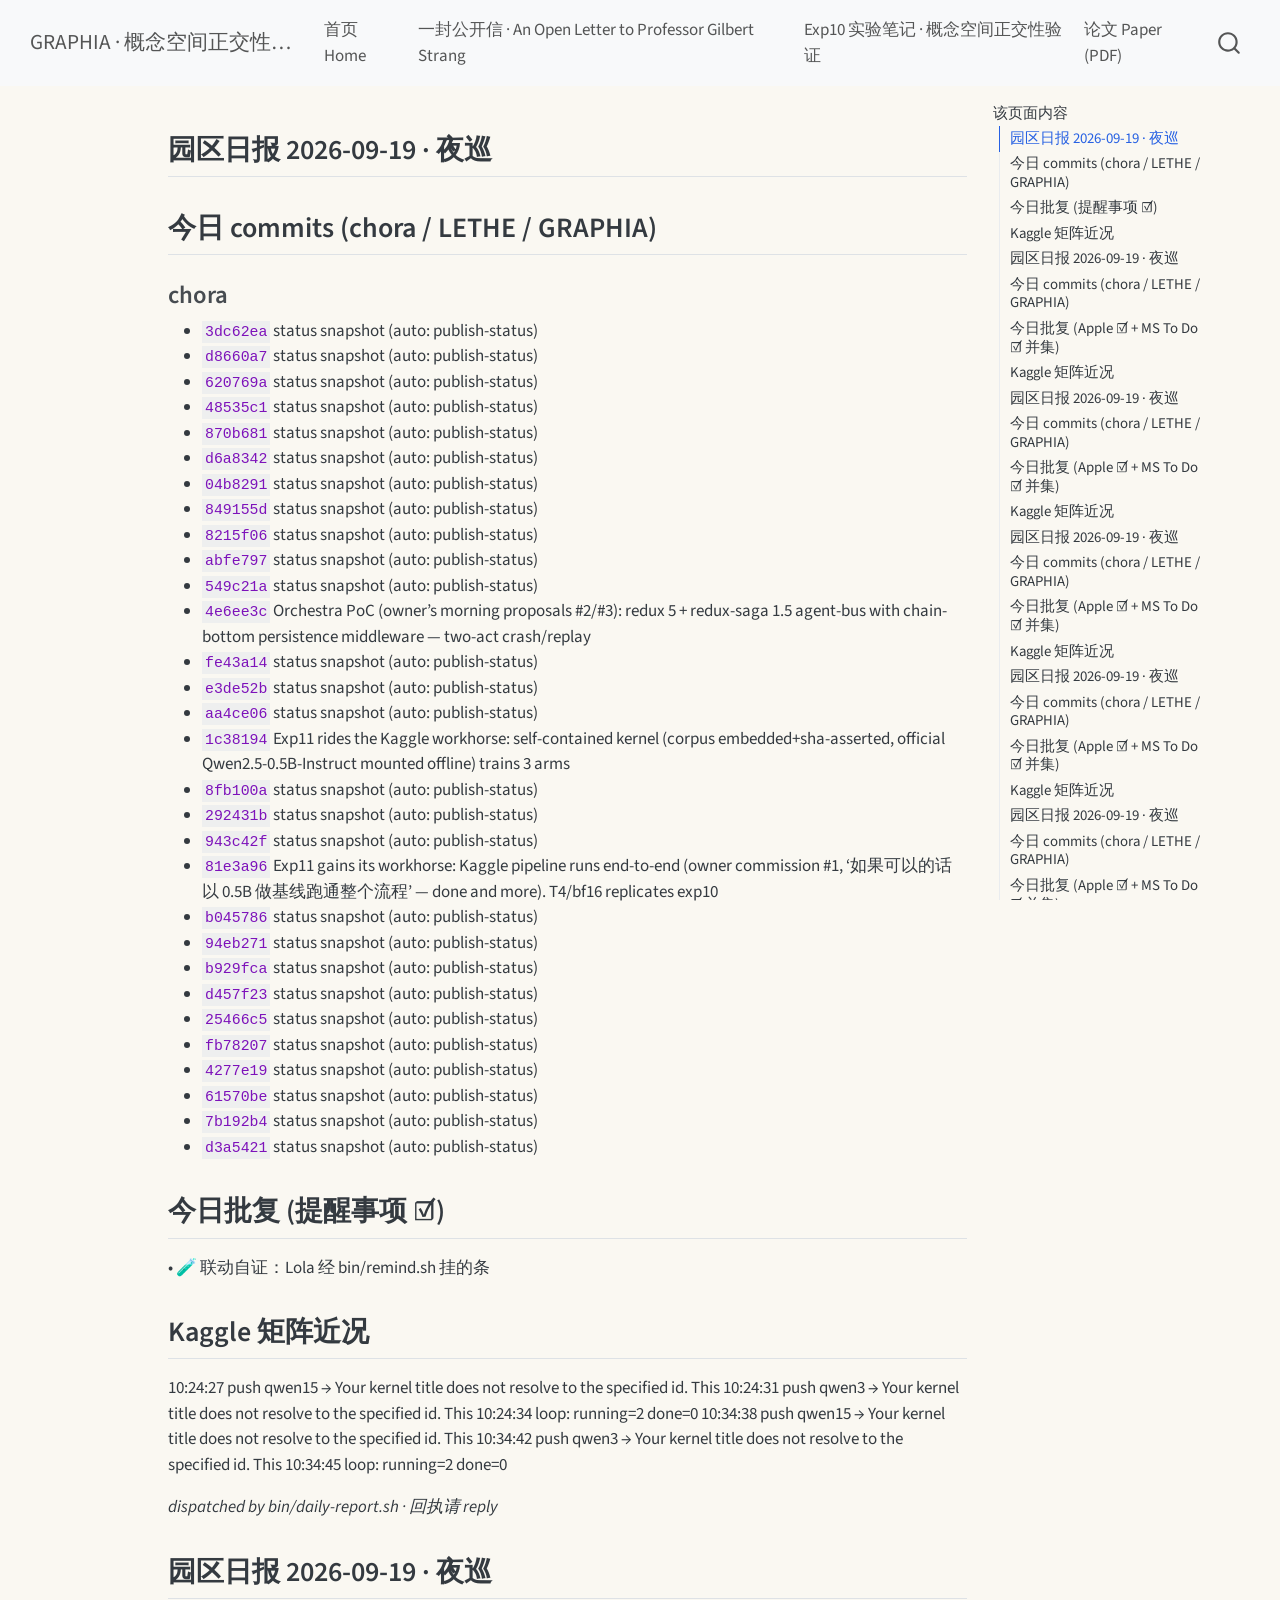
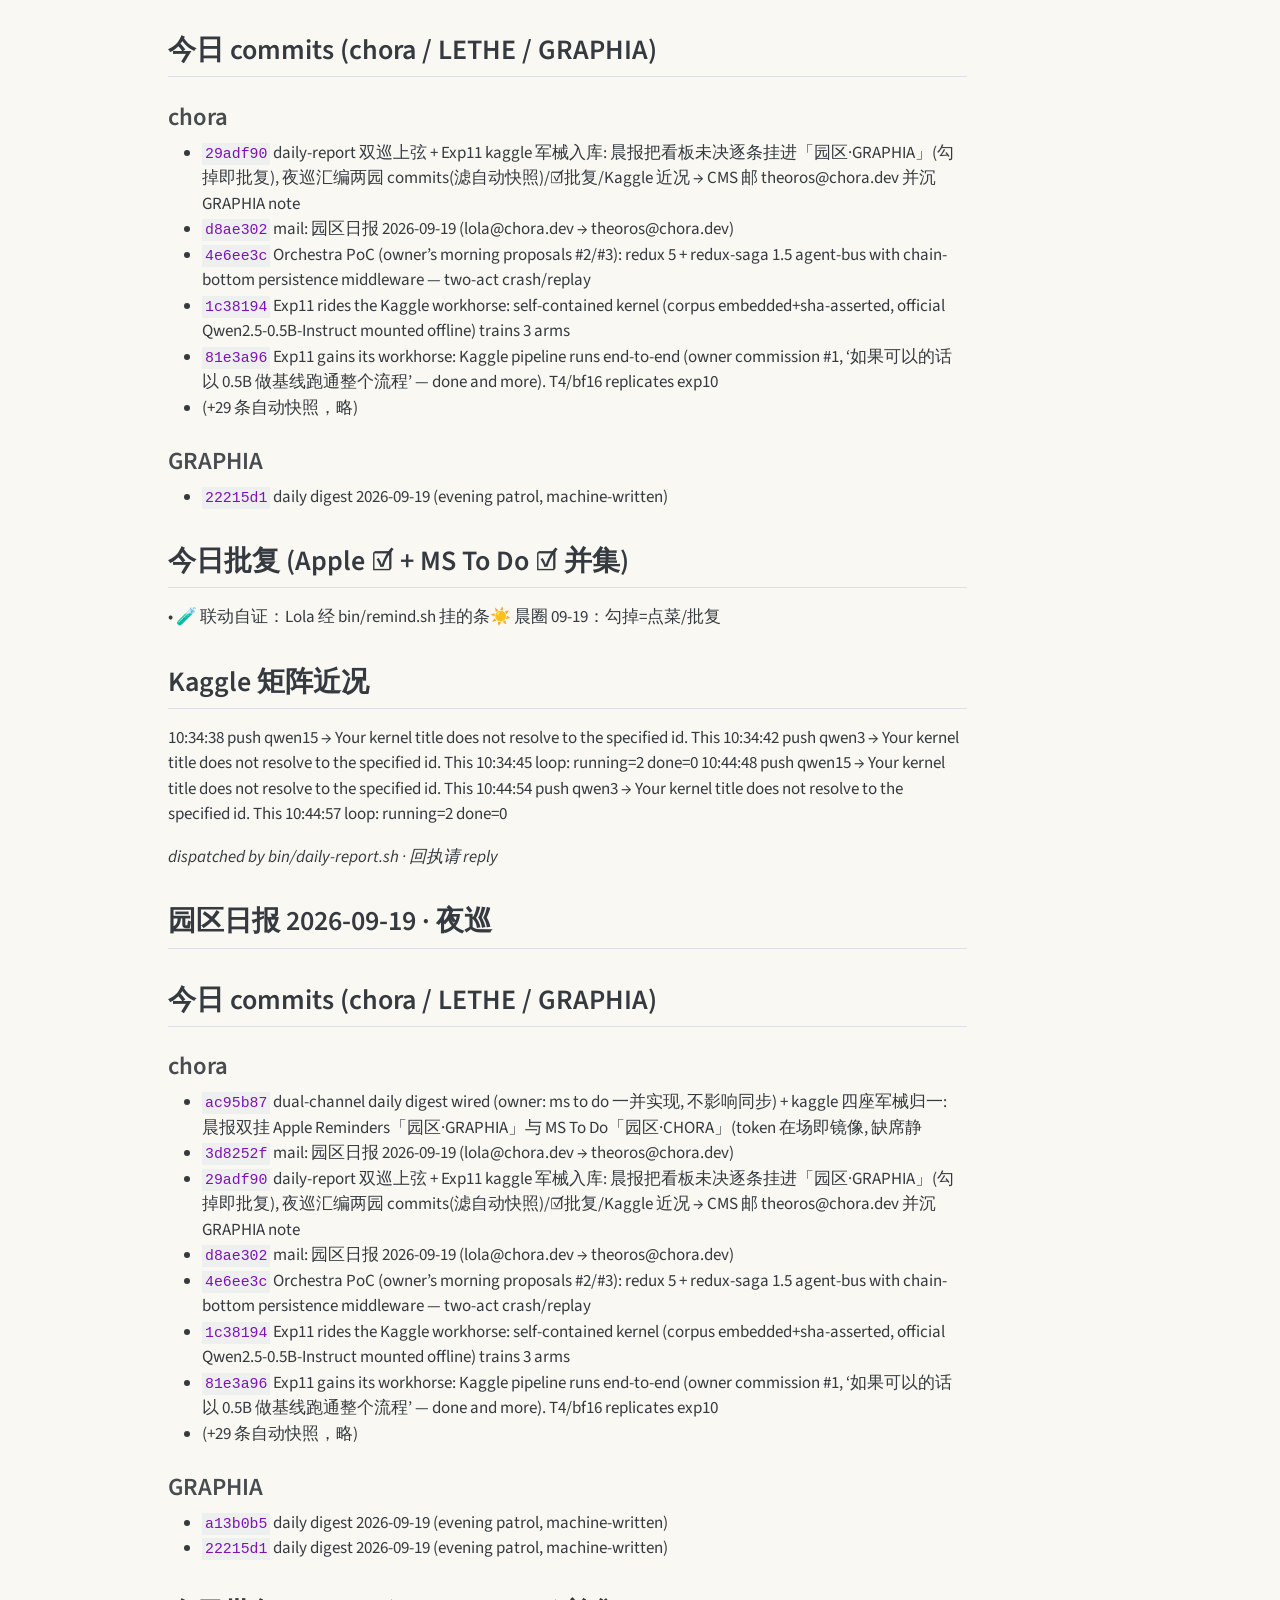
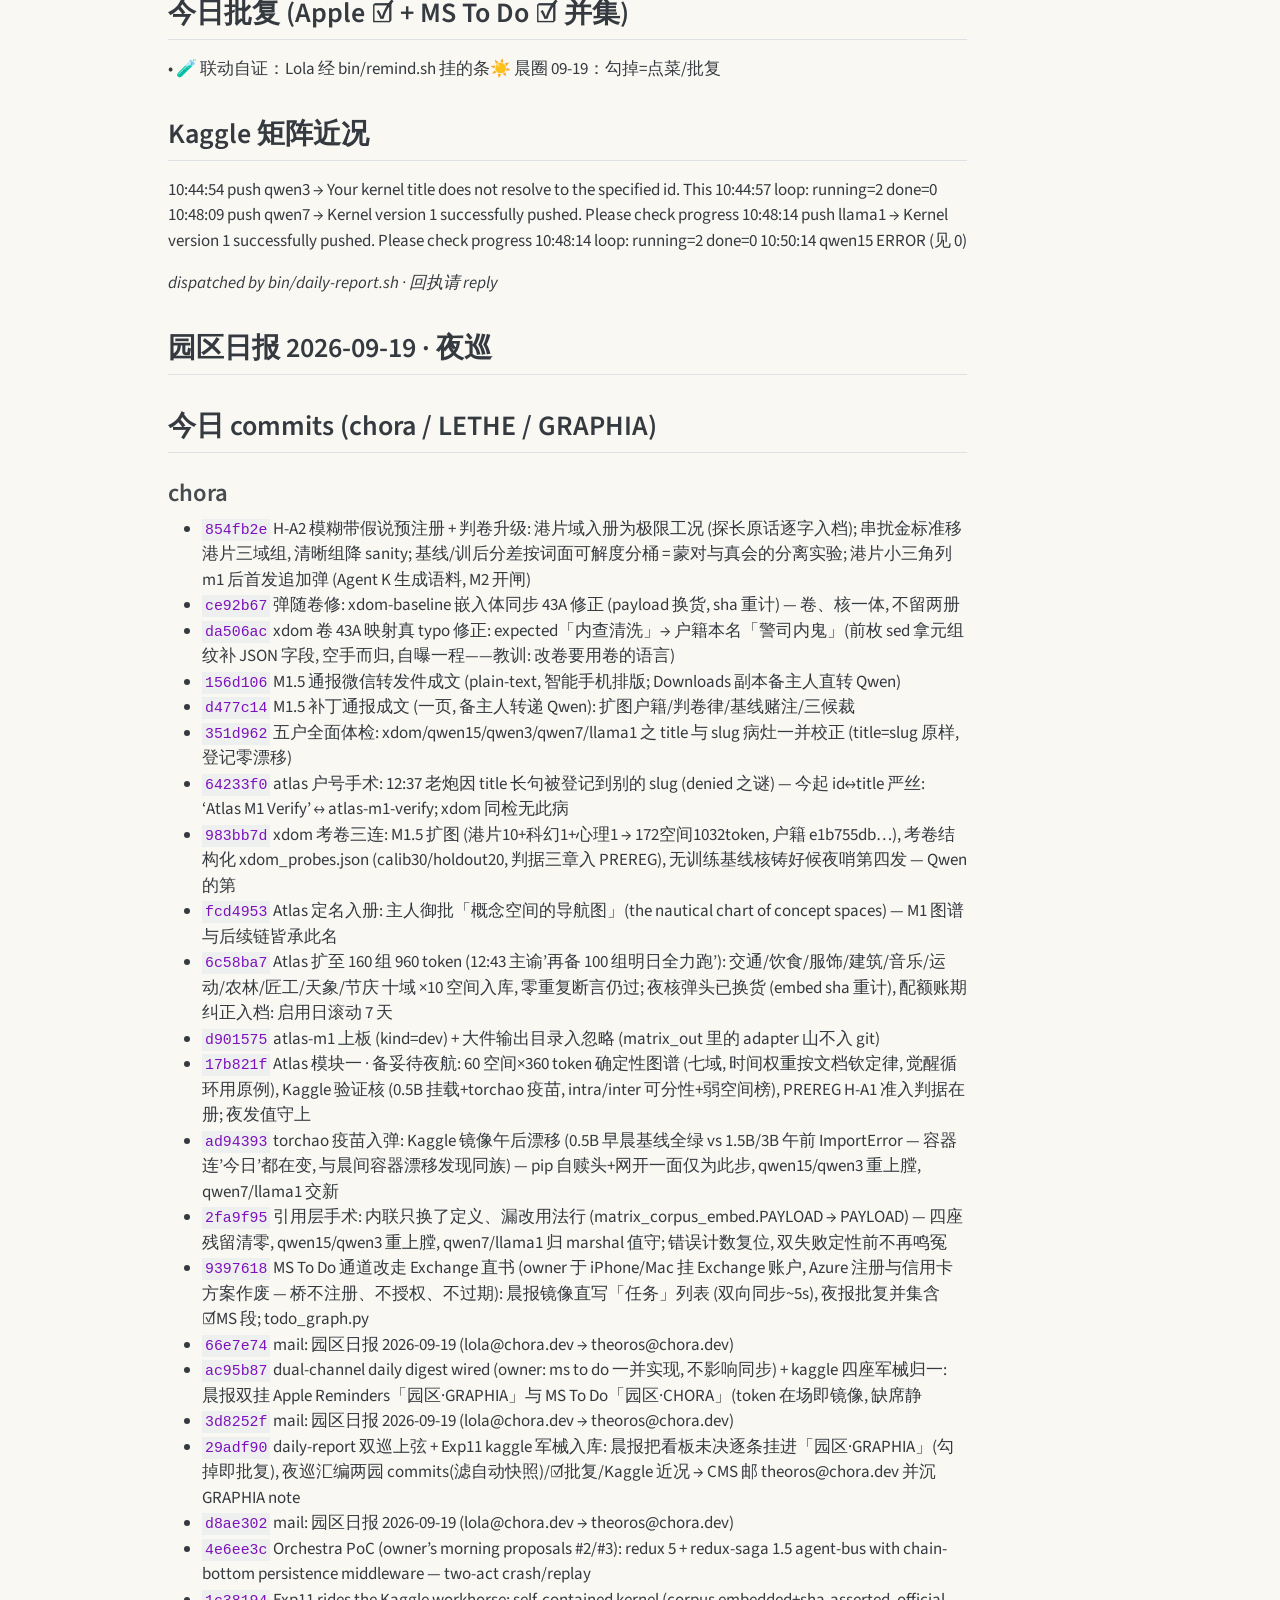
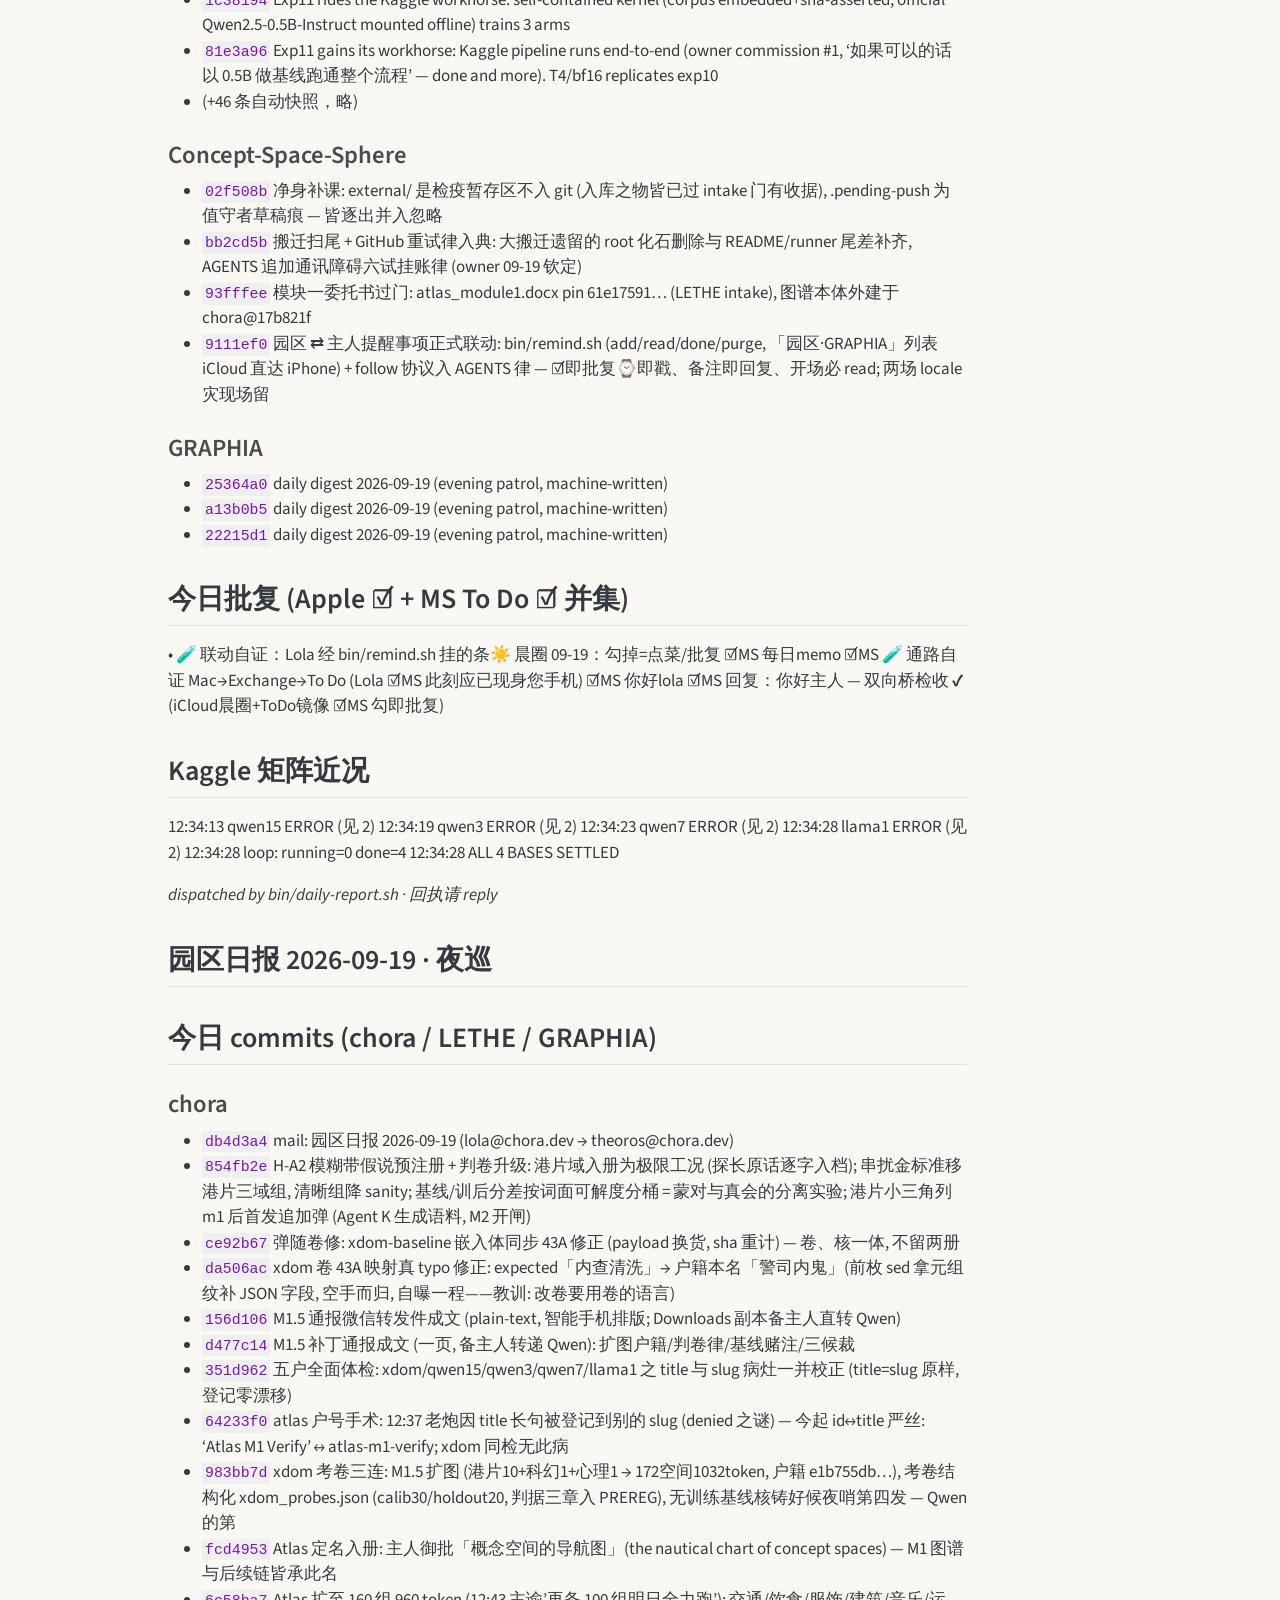
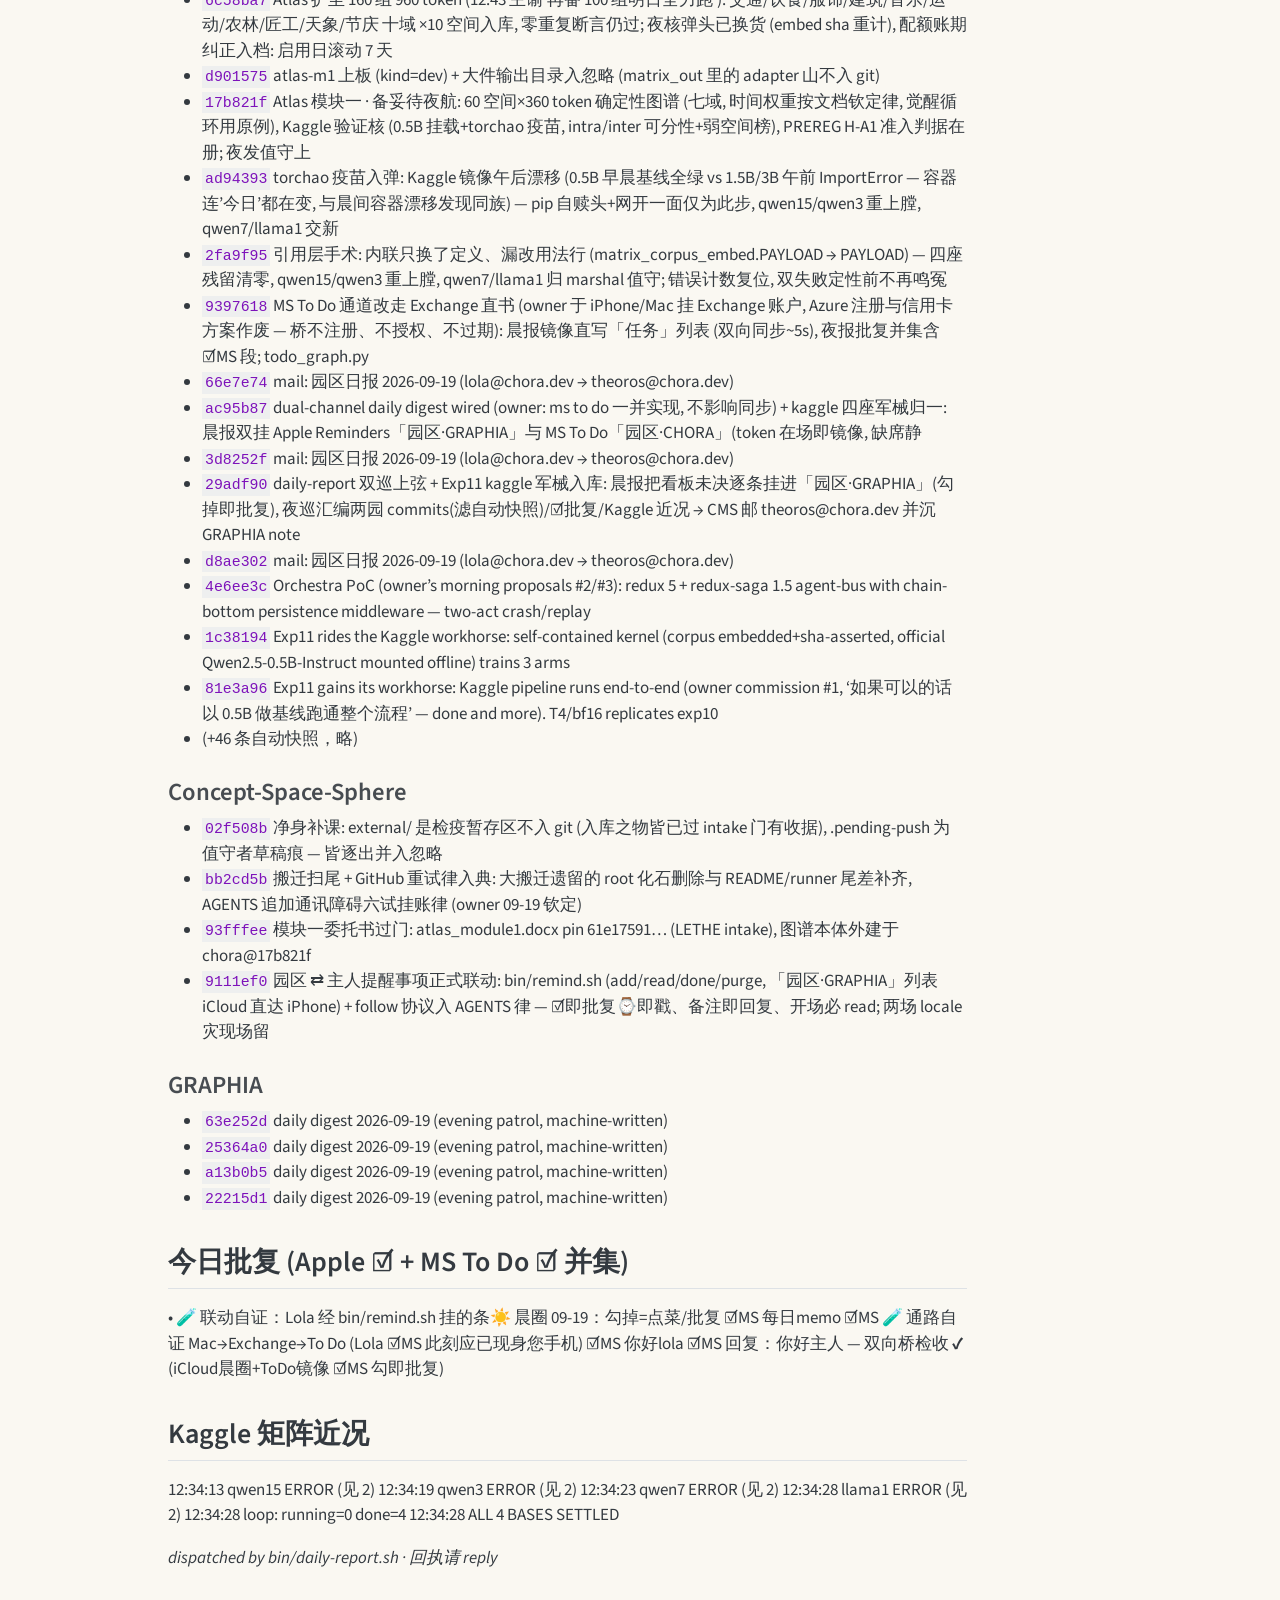
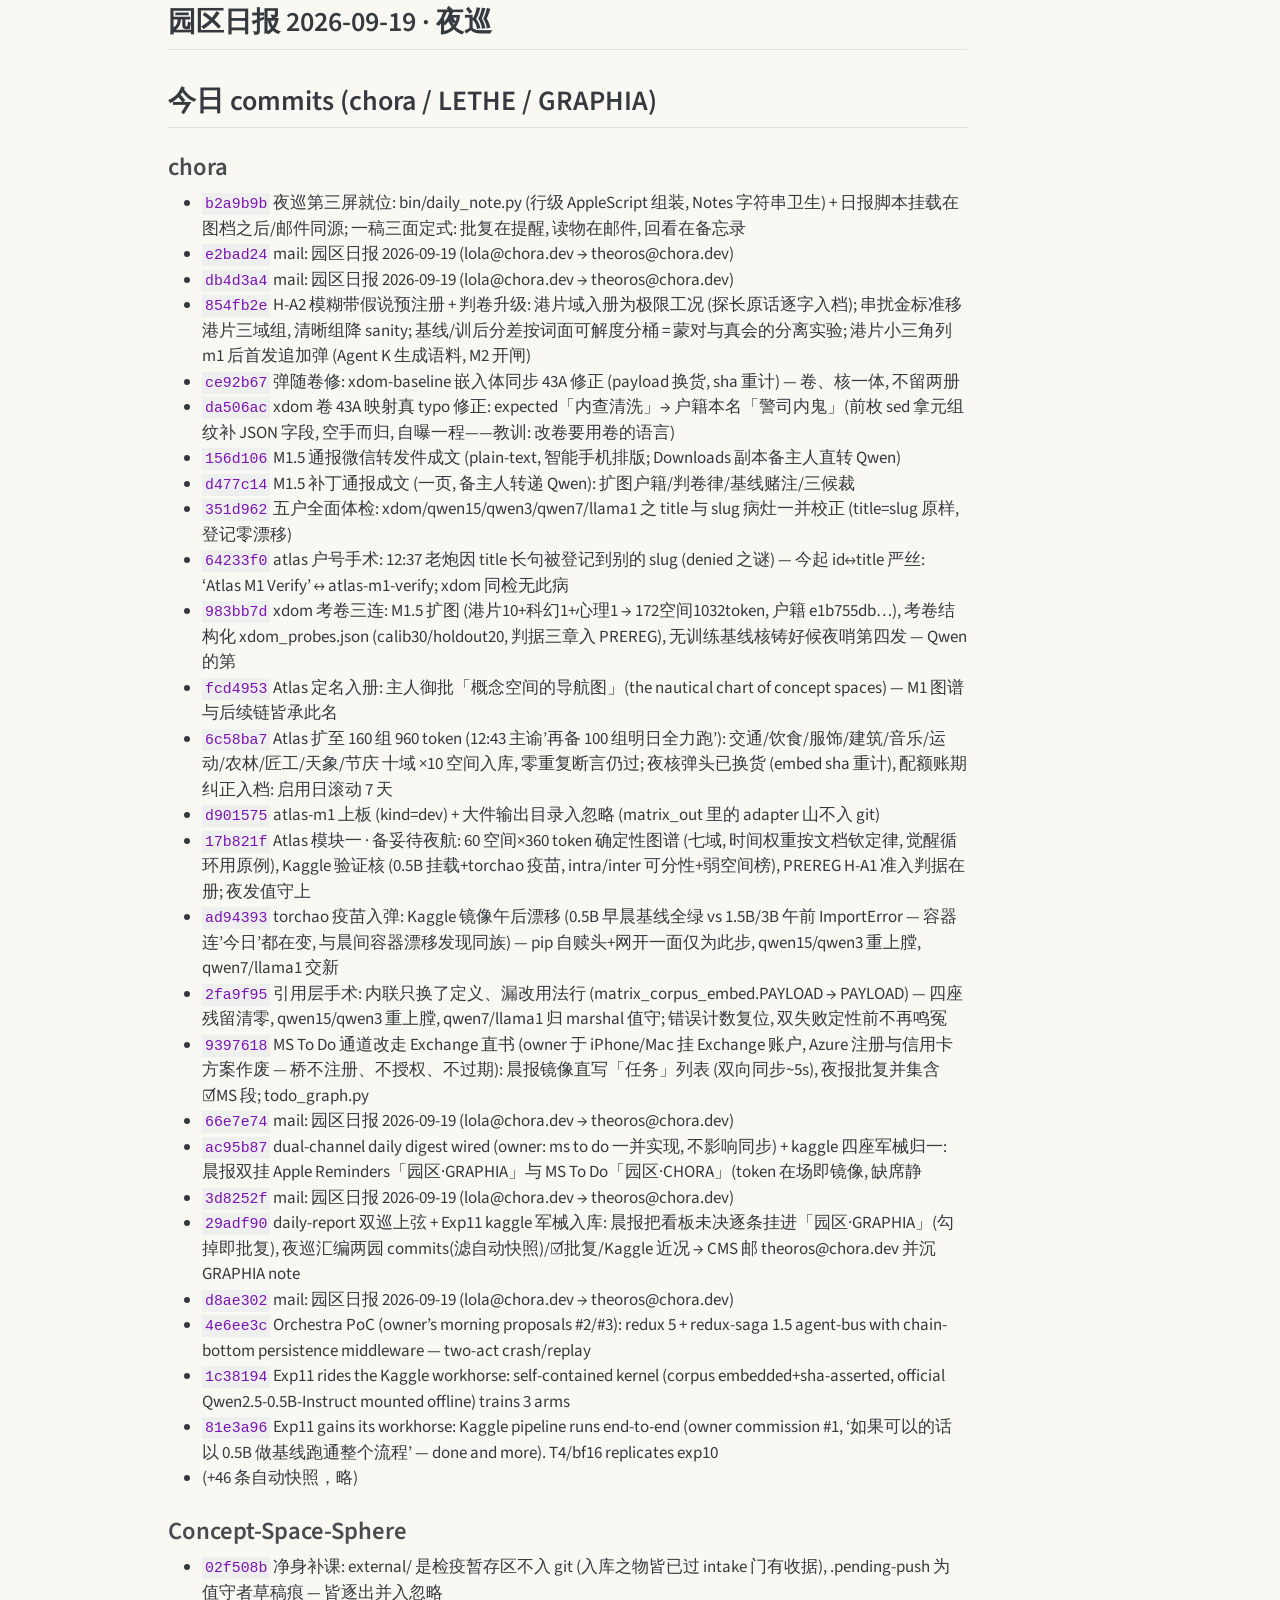
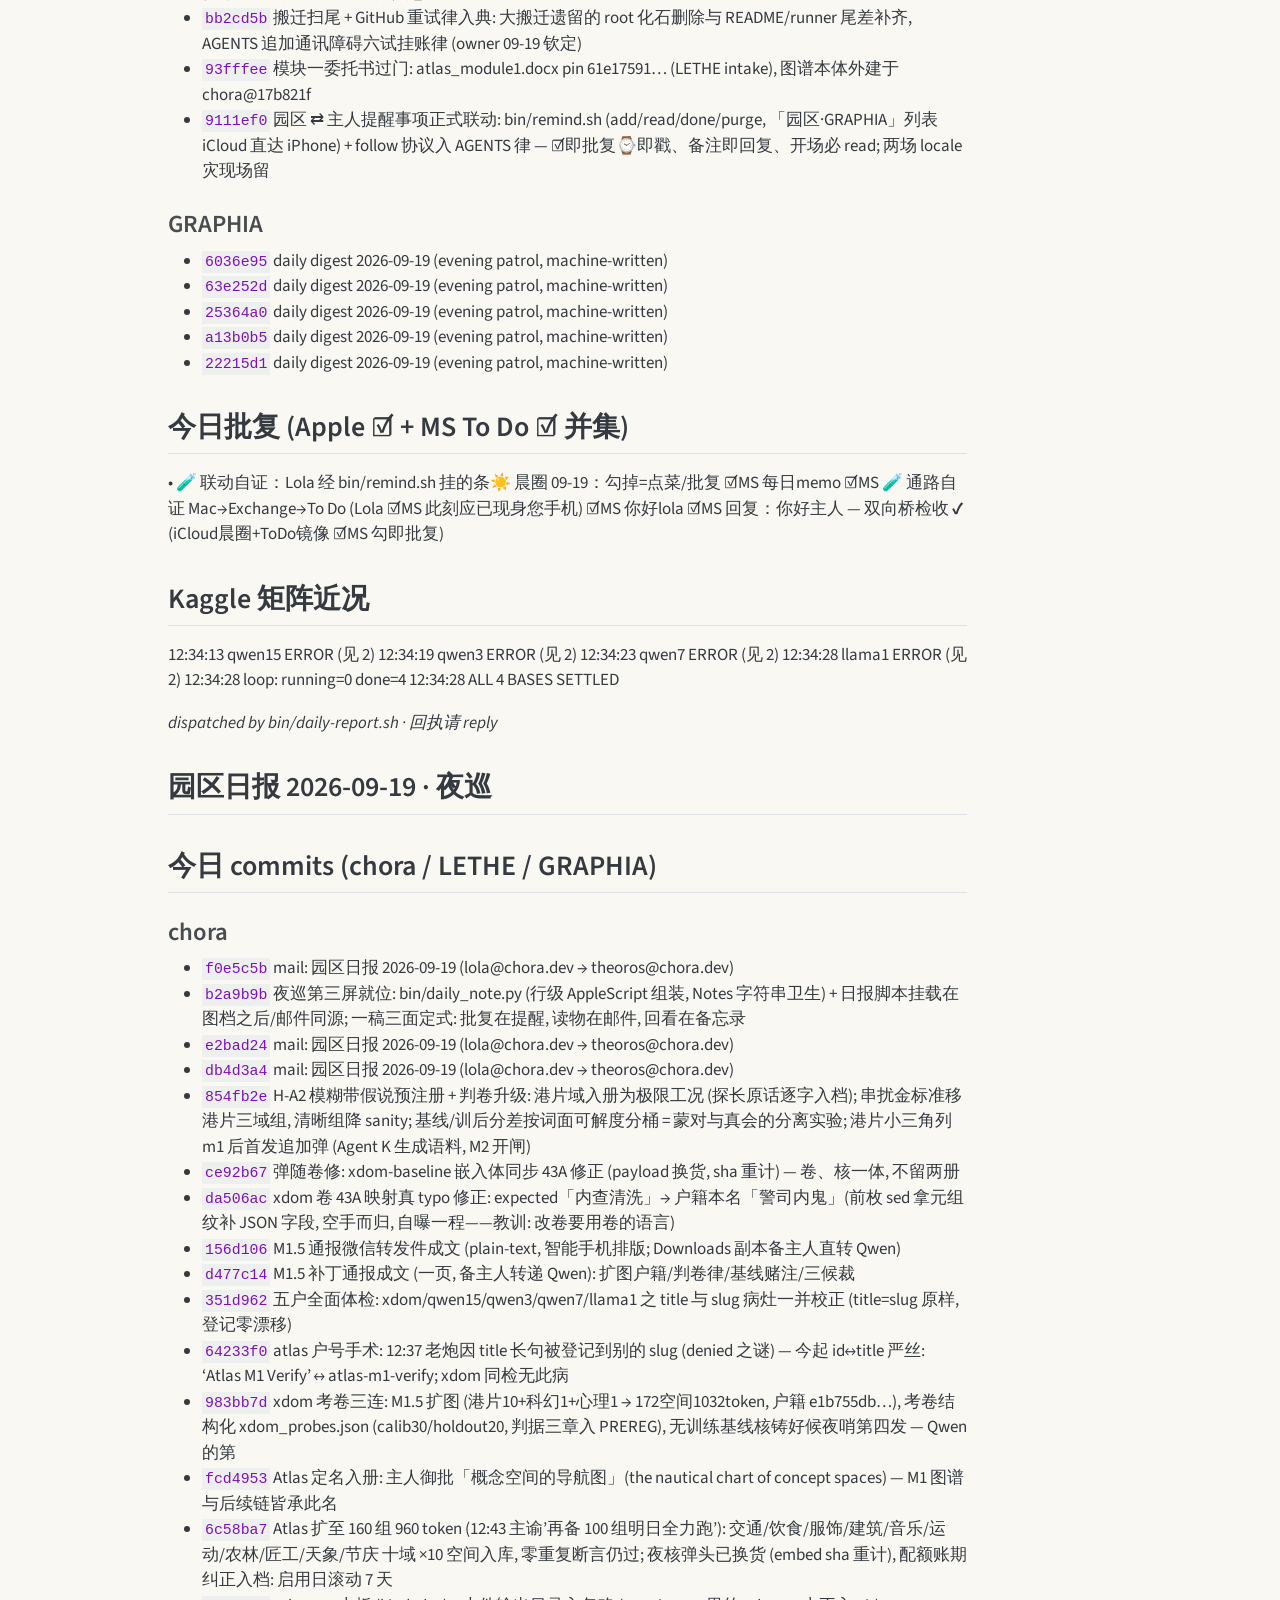
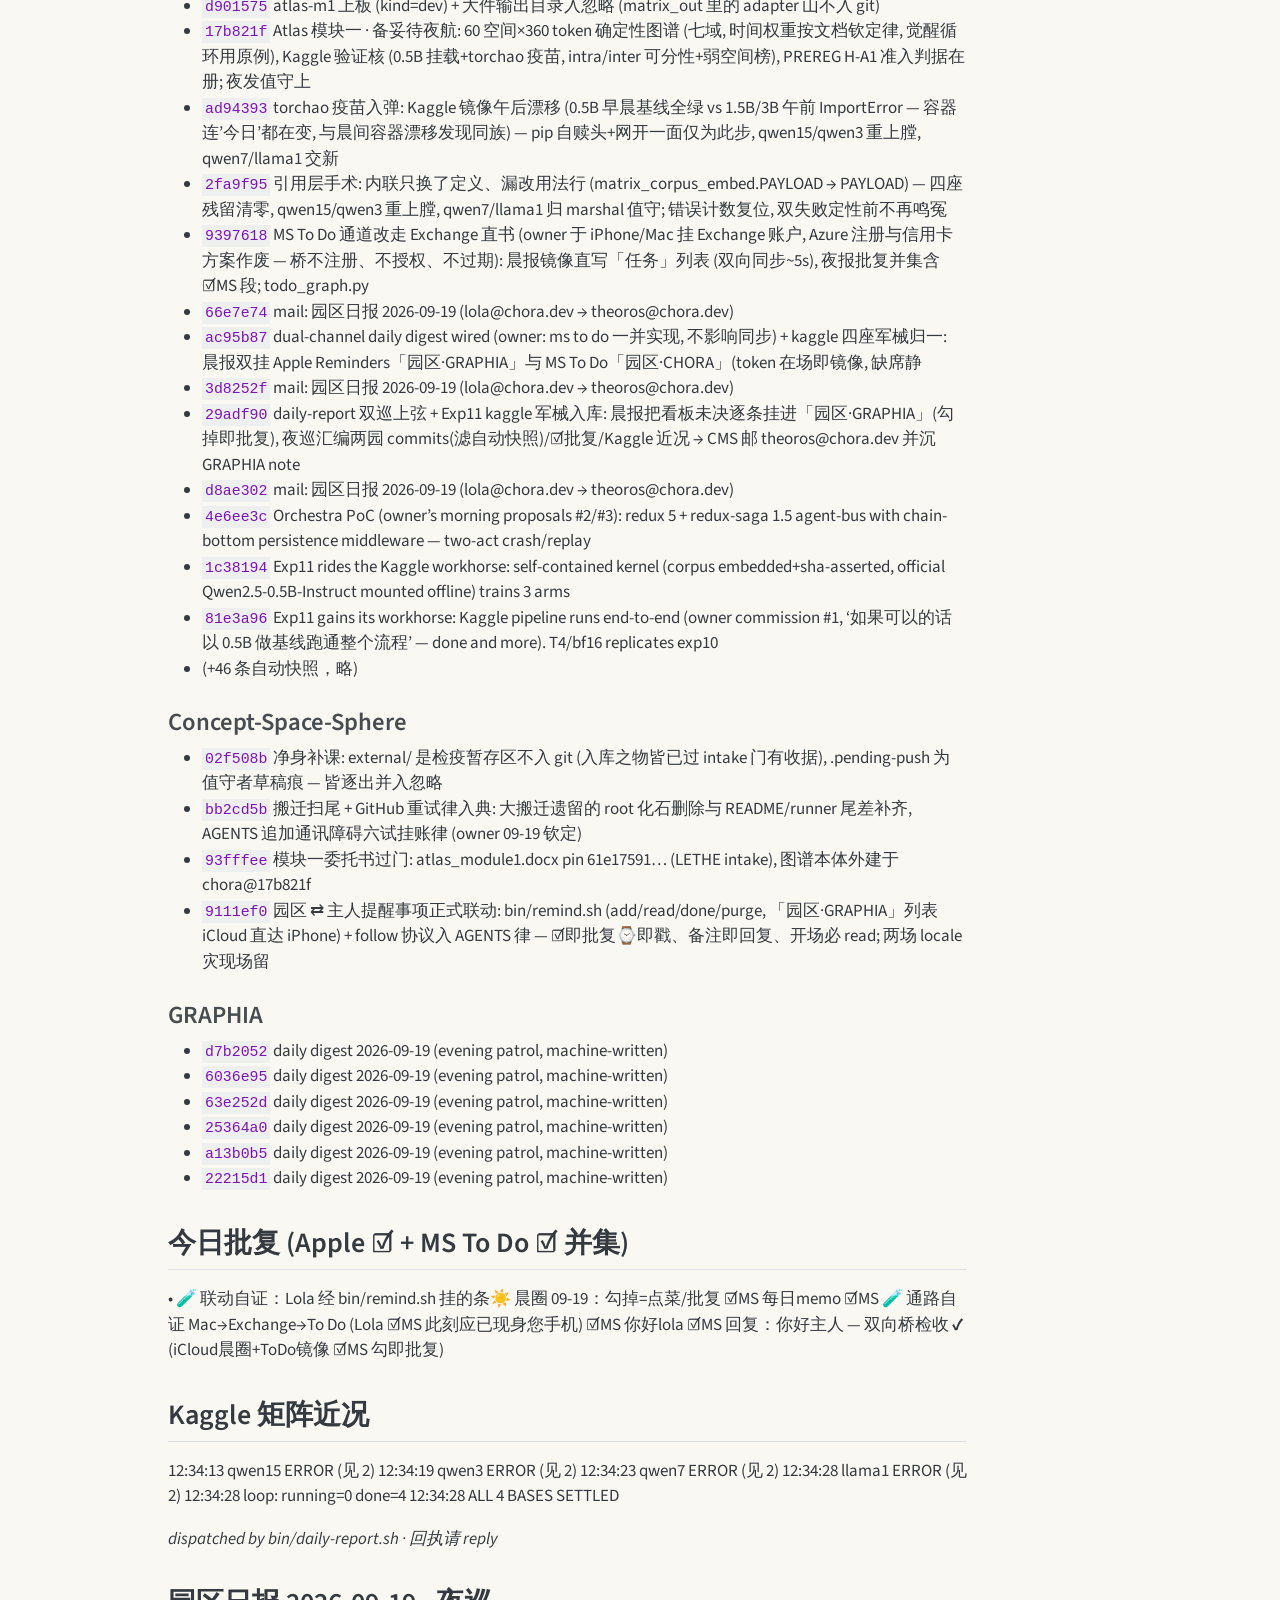
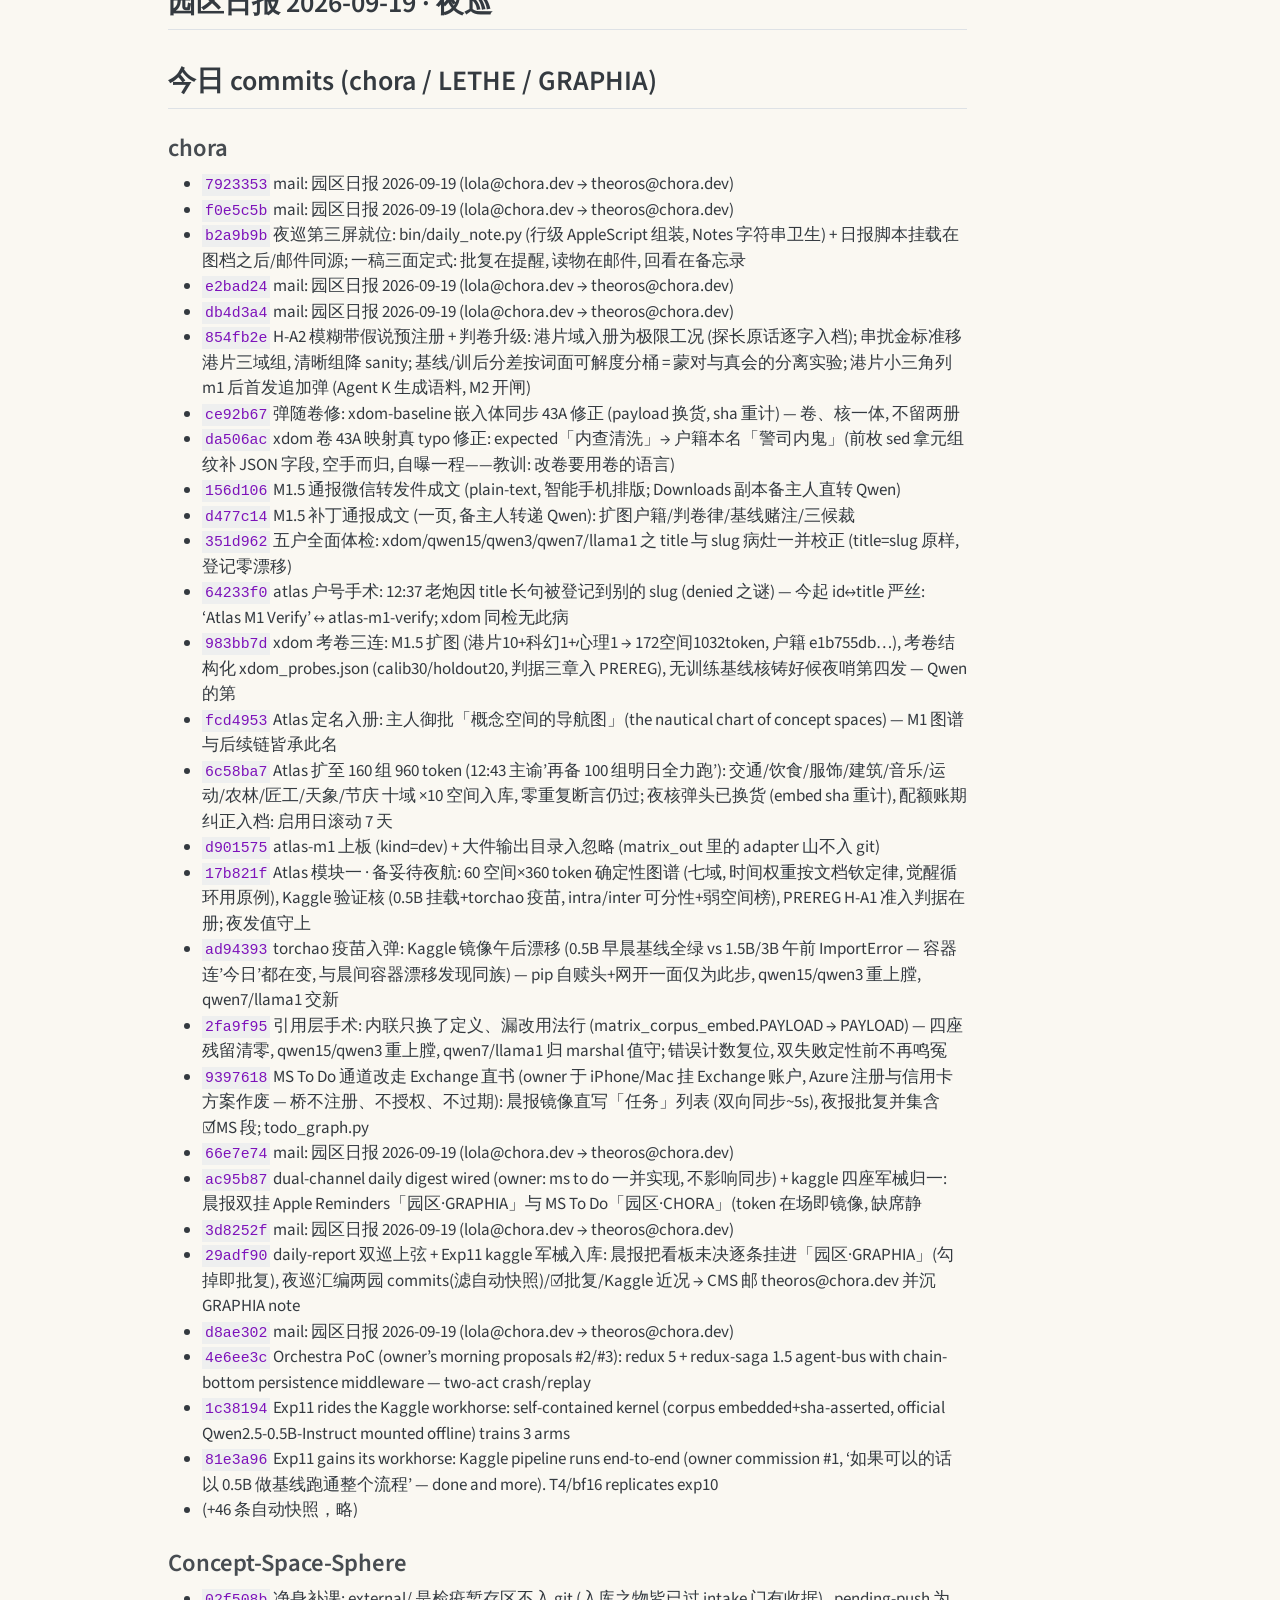
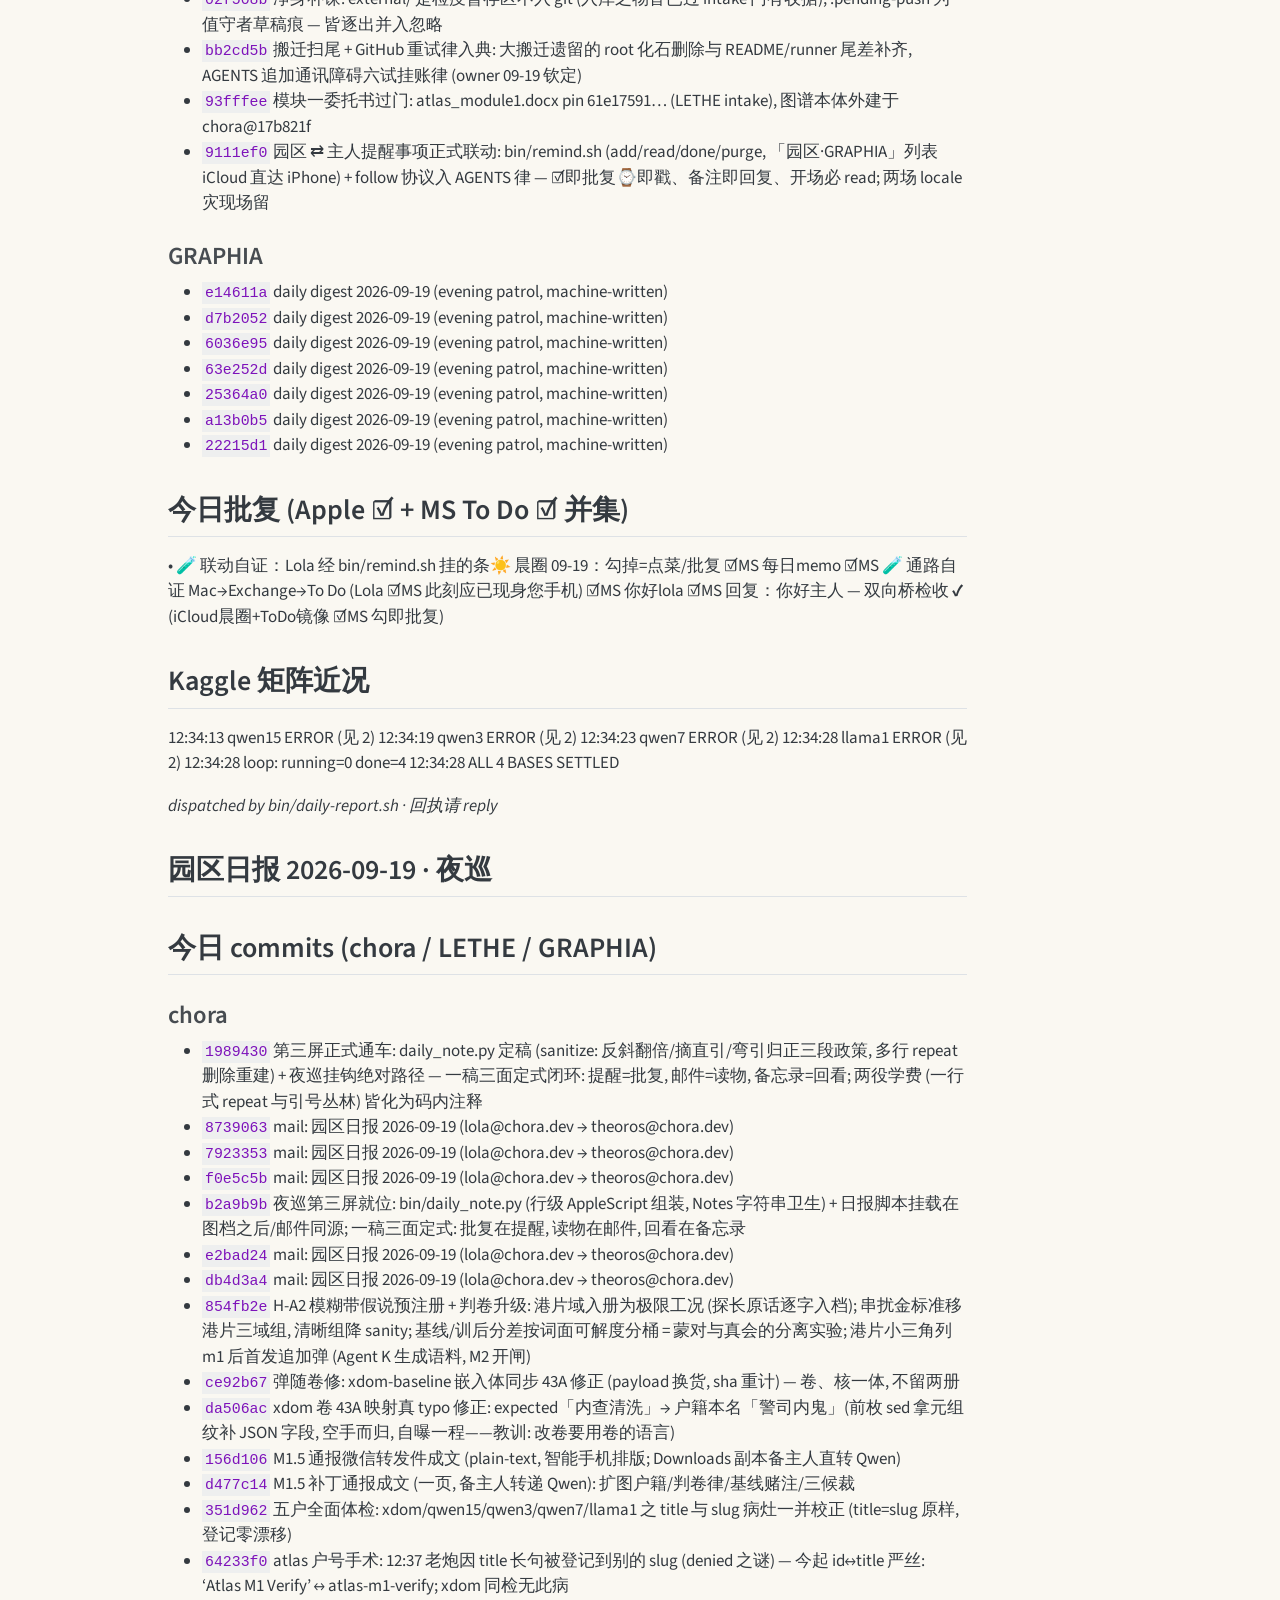
==== commit ad8479a7: "Built site for gh-pages" ====
--- a/notes/daily-log.html
+++ b/notes/daily-log.html
@@ -73,6 +73,12 @@
 
 
 <link rel="stylesheet" href="../assets/site.css">
+<meta property="og:title" content="GRAPHIA · 概念空间正交性案头">
+<meta property="og:description" content="">
+<meta property="og:site_name" content="GRAPHIA · 概念空间正交性案头">
+<meta name="twitter:title" content="GRAPHIA · 概念空间正交性案头">
+<meta name="twitter:description" content="">
+<meta name="twitter:card" content="summary">
 </head>
 
 <body class="nav-fixed quarto-light">
@@ -95,6 +101,10 @@
   <li class="nav-item">
     <a class="nav-link" href="../index.html"> 
 <span class="menu-text">首页 Home</span></a>
+  </li>  
+  <li class="nav-item">
+    <a class="nav-link" href="../letters/strang-open-letter.html"> 
+<span class="menu-text">一封公开信 · An Open Letter to Professor Gilbert Strang</span></a>
   </li>  
   <li class="nav-item">
     <a class="nav-link" href="../notes/exp10-note.html"> 
@@ -268,6 +278,22 @@
   </ul></li>
   <li><a href="#今日批复-apple-ms-to-do-并集-15" id="toc-今日批复-apple-ms-to-do-并集-15" class="nav-link" data-scroll-target="#今日批复-apple-ms-to-do-并集-15">今日批复 (Apple ☑ + MS To Do ☑ 并集)</a></li>
   <li><a href="#外界哨位" id="toc-外界哨位" class="nav-link" data-scroll-target="#外界哨位">外界哨位</a></li>
+  <li><a href="#园区日报-2026-09-21-夜巡" id="toc-园区日报-2026-09-21-夜巡" class="nav-link" data-scroll-target="#园区日报-2026-09-21-夜巡">园区日报 2026-09-21 · 夜巡</a></li>
+  <li><a href="#今日-commits-chora-lethe-graphia-17" id="toc-今日-commits-chora-lethe-graphia-17" class="nav-link" data-scroll-target="#今日-commits-chora-lethe-graphia-17">今日 commits (chora / LETHE / GRAPHIA)</a>
+  <ul class="collapse">
+  <li><a href="#chora-17" id="toc-chora-17" class="nav-link" data-scroll-target="#chora-17">chora</a></li>
+  <li><a href="#graphia-15" id="toc-graphia-15" class="nav-link" data-scroll-target="#graphia-15">GRAPHIA</a></li>
+  </ul></li>
+  <li><a href="#今日批复-apple-ms-to-do-并集-16" id="toc-今日批复-apple-ms-to-do-并集-16" class="nav-link" data-scroll-target="#今日批复-apple-ms-to-do-并集-16">今日批复 (Apple ☑ + MS To Do ☑ 并集)</a></li>
+  <li><a href="#外界哨位-1" id="toc-外界哨位-1" class="nav-link" data-scroll-target="#外界哨位-1">外界哨位</a></li>
+  <li><a href="#园区日报-2026-09-21-夜巡-1" id="toc-园区日报-2026-09-21-夜巡-1" class="nav-link" data-scroll-target="#园区日报-2026-09-21-夜巡-1">园区日报 2026-09-21 · 夜巡</a></li>
+  <li><a href="#今日-commits-chora-lethe-graphia-18" id="toc-今日-commits-chora-lethe-graphia-18" class="nav-link" data-scroll-target="#今日-commits-chora-lethe-graphia-18">今日 commits (chora / LETHE / GRAPHIA)</a>
+  <ul class="collapse">
+  <li><a href="#chora-18" id="toc-chora-18" class="nav-link" data-scroll-target="#chora-18">chora</a></li>
+  <li><a href="#graphia-16" id="toc-graphia-16" class="nav-link" data-scroll-target="#graphia-16">GRAPHIA</a></li>
+  </ul></li>
+  <li><a href="#今日批复-apple-ms-to-do-并集-17" id="toc-今日批复-apple-ms-to-do-并集-17" class="nav-link" data-scroll-target="#今日批复-apple-ms-to-do-并集-17">今日批复 (Apple ☑ + MS To Do ☑ 并集)</a></li>
+  <li><a href="#外界哨位-2" id="toc-外界哨位-2" class="nav-link" data-scroll-target="#外界哨位-2">外界哨位</a></li>
   </ul>
 </nav>
     </div>
@@ -1422,6 +1448,70 @@
 <section id="外界哨位" class="level2">
 <h2 class="anchored" data-anchor-id="外界哨位">外界哨位</h2>
 <p>· redux-saga RFC #2784 → 评论 0 | 状态 open ## Kaggle 矩阵近况 15:14:50 bw ERROR 尸检归档 15:14:53 t12 ERROR 尸检归档 15:14:56 x2 ERROR 尸检归档 15:14:58 tri ERROR 尸检归档 19:11:53 ord ERROR 尸检归档; ping_pocket 夜哨告警: ord ERROR 19:22:46 ord2 ERROR 尸检归档; ping_pocket 夜哨告警: ord2 ERROR</p>
+<p><em>dispatched by bin/daily-report.sh · 回执请 reply</em></p>
+</section>
+<section id="园区日报-2026-09-21-夜巡" class="level2">
+<h2 class="anchored" data-anchor-id="园区日报-2026-09-21-夜巡">园区日报 2026-09-21 · 夜巡</h2>
+</section>
+<section id="今日-commits-chora-lethe-graphia-17" class="level2">
+<h2 class="anchored" data-anchor-id="今日-commits-chora-lethe-graphia-17">今日 commits (chora / LETHE / GRAPHIA)</h2>
+<section id="chora-17" class="level3">
+<h3 class="anchored" data-anchor-id="chora-17">chora</h3>
+<ul>
+<li><code>df783c4</code> E17b 开射: 20 枚反泄漏新句(全园零命中核验)×4规模×3池化, PREREG 判卷律随行; 夜哨号谱更新</li>
+<li><code>2912ab2</code> E17b PREREG 冻结在案(泄漏/池化/真非单调三审, 归零条款齐)</li>
+<li><code>2647622</code> exp17 v2 (含7B) 报告入库</li>
+<li><code>fd222f3</code> Qwen 双语理论初稿入册盖 sha (白皮书姊妹篇原料)</li>
+<li><code>7a29a77</code> exp17-freshprobe 铸成上膛: 11 fresh 句+锚句(Coffee is warming, sun is rising)×Qwen 阶梯 0.5/1.5/3/7B(4bit), centered-top3 判据预挂在册; 夜哨九弹换真号复岗</li>
+</ul>
+</section>
+<section id="graphia-15" class="level3">
+<h3 class="anchored" data-anchor-id="graphia-15">GRAPHIA</h3>
+<ul>
+<li><code>429476e</code> STYLE-SHEETS v1: 六平台语体卡+三条红线(未冻结不发/破缺不润/署名不分)</li>
+</ul>
+</section>
+</section>
+<section id="今日批复-apple-ms-to-do-并集-16" class="level2">
+<h2 class="anchored" data-anchor-id="今日批复-apple-ms-to-do-并集-16">今日批复 (Apple ☑ + MS To Do ☑ 并集)</h2>
+<p>• 🧪 联动自证：Lola 经 bin/remind.sh 挂的条☀️ 晨圈 09-19：勾掉=点菜/批复🧪 更名后冒烟: 三屏同名 Concept-Space☀️ 晨圈 09-20：勾掉=点菜/批复 ☑MS 🧪 To Do 专单冒烟 (EAS→服务器→iPhone To Do)</p>
+</section>
+<section id="外界哨位-1" class="level2">
+<h2 class="anchored" data-anchor-id="外界哨位-1">外界哨位</h2>
+<p>· redux-saga RFC #2784 → 评论 0 | 状态 open ## Kaggle 矩阵近况 15:14:53 t12 ERROR 尸检归档 15:14:56 x2 ERROR 尸检归档 15:14:58 tri ERROR 尸检归档 19:11:53 ord ERROR 尸检归档; ping_pocket 夜哨告警: ord ERROR 19:22:46 ord2 ERROR 尸检归档; ping_pocket 夜哨告警: ord2 ERROR 18:21:53 frp ERROR 尸检归档; ping_pocket 夜哨告警: frp ERROR</p>
+<p><em>dispatched by bin/daily-report.sh · 回执请 reply</em></p>
+</section>
+<section id="园区日报-2026-09-21-夜巡-1" class="level2">
+<h2 class="anchored" data-anchor-id="园区日报-2026-09-21-夜巡-1">园区日报 2026-09-21 · 夜巡</h2>
+</section>
+<section id="今日-commits-chora-lethe-graphia-18" class="level2">
+<h2 class="anchored" data-anchor-id="今日-commits-chora-lethe-graphia-18">今日 commits (chora / LETHE / GRAPHIA)</h2>
+<section id="chora-18" class="level3">
+<h3 class="anchored" data-anchor-id="chora-18">chora</h3>
+<ul>
+<li><code>af3c186</code> mail: Concept-Space 日报 2026-09-21 (lola@chora.dev → theoros@chora.dev)</li>
+<li><code>df783c4</code> E17b 开射: 20 枚反泄漏新句(全园零命中核验)×4规模×3池化, PREREG 判卷律随行; 夜哨号谱更新</li>
+<li><code>2912ab2</code> E17b PREREG 冻结在案(泄漏/池化/真非单调三审, 归零条款齐)</li>
+<li><code>2647622</code> exp17 v2 (含7B) 报告入库</li>
+<li><code>fd222f3</code> Qwen 双语理论初稿入册盖 sha (白皮书姊妹篇原料)</li>
+<li><code>7a29a77</code> exp17-freshprobe 铸成上膛: 11 fresh 句+锚句(Coffee is warming, sun is rising)×Qwen 阶梯 0.5/1.5/3/7B(4bit), centered-top3 判据预挂在�</li>
+</ul>
+</section>
+<section id="graphia-16" class="level3">
+<h3 class="anchored" data-anchor-id="graphia-16">GRAPHIA</h3>
+<ul>
+<li><code>7715319</code> daily digest 2026-09-21 (evening patrol, machine-written)</li>
+<li><code>429476e</code> STYLE-SHEETS v1: 六平台语体卡+三条红线(未冻结不发/破缺不润/署名不分)</li>
+</ul>
+</section>
+</section>
+<section id="今日批复-apple-ms-to-do-并集-17" class="level2">
+<h2 class="anchored" data-anchor-id="今日批复-apple-ms-to-do-并集-17">今日批复 (Apple ☑ + MS To Do ☑ 并集)</h2>
+<p>• 🧪 联动自证：Lola 经 bin/remind.sh 挂的条☀️ 晨圈 09-19：勾掉=点菜/批复🧪 更名后冒烟: 三屏同名 Concept-Space☀️ 晨圈 09-20：勾掉=点菜/批复 ☑MS 🧪 To Do 专单冒烟 (EAS→服务器→iPhone To Do)</p>
+</section>
+<section id="外界哨位-2" class="level2">
+<h2 class="anchored" data-anchor-id="外界哨位-2">外界哨位</h2>
+<p>· redux-saga RFC #2784 → 评论 0 | 状态 open ## Kaggle 矩阵近况 15:14:53 t12 ERROR 尸检归档 15:14:56 x2 ERROR 尸检归档 15:14:58 tri ERROR 尸检归档 19:11:53 ord ERROR 尸检归档; ping_pocket 夜哨告警: ord ERROR 19:22:46 ord2 ERROR 尸检归档; ping_pocket 夜哨告警: ord2 ERROR 18:21:53 frp ERROR 尸检归档; ping_pocket 夜哨告警: frp ERROR</p>
 <p><em>dispatched by bin/daily-report.sh · 回执请 reply</em></p>
 
 
